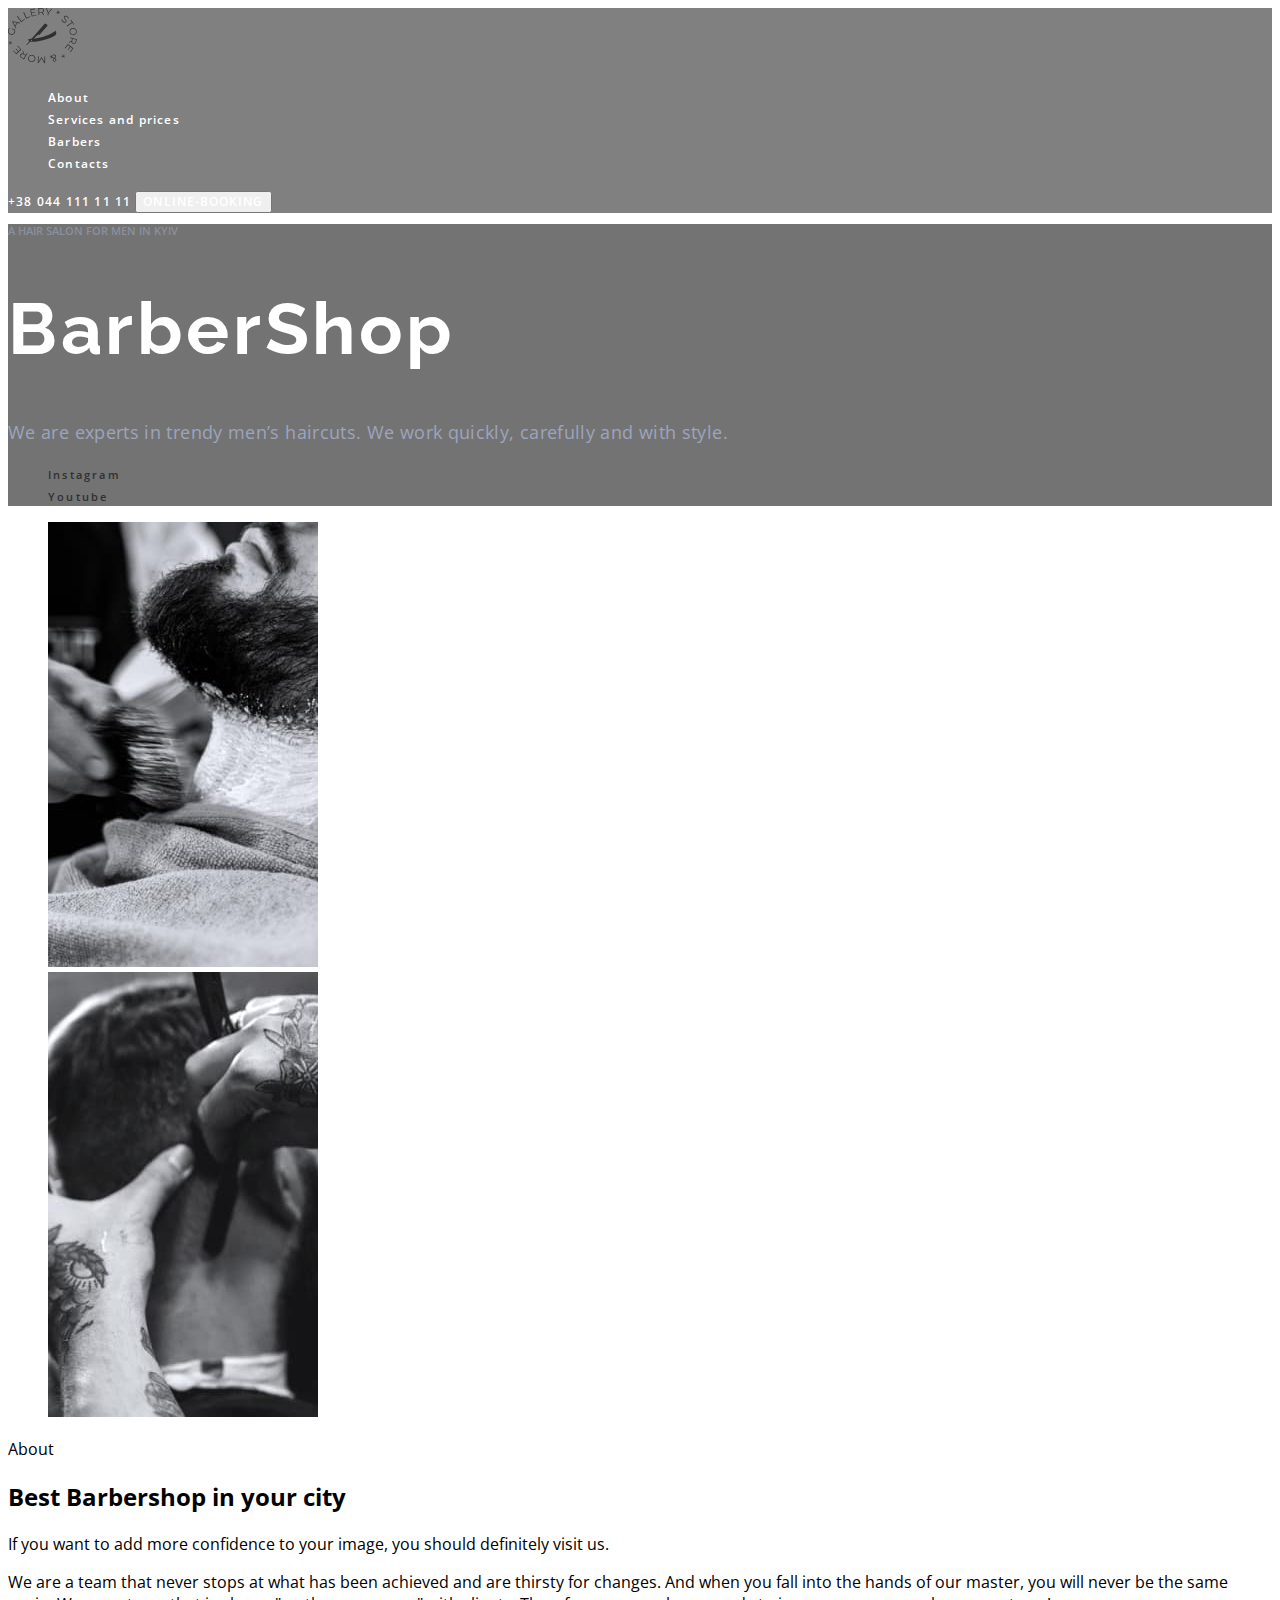
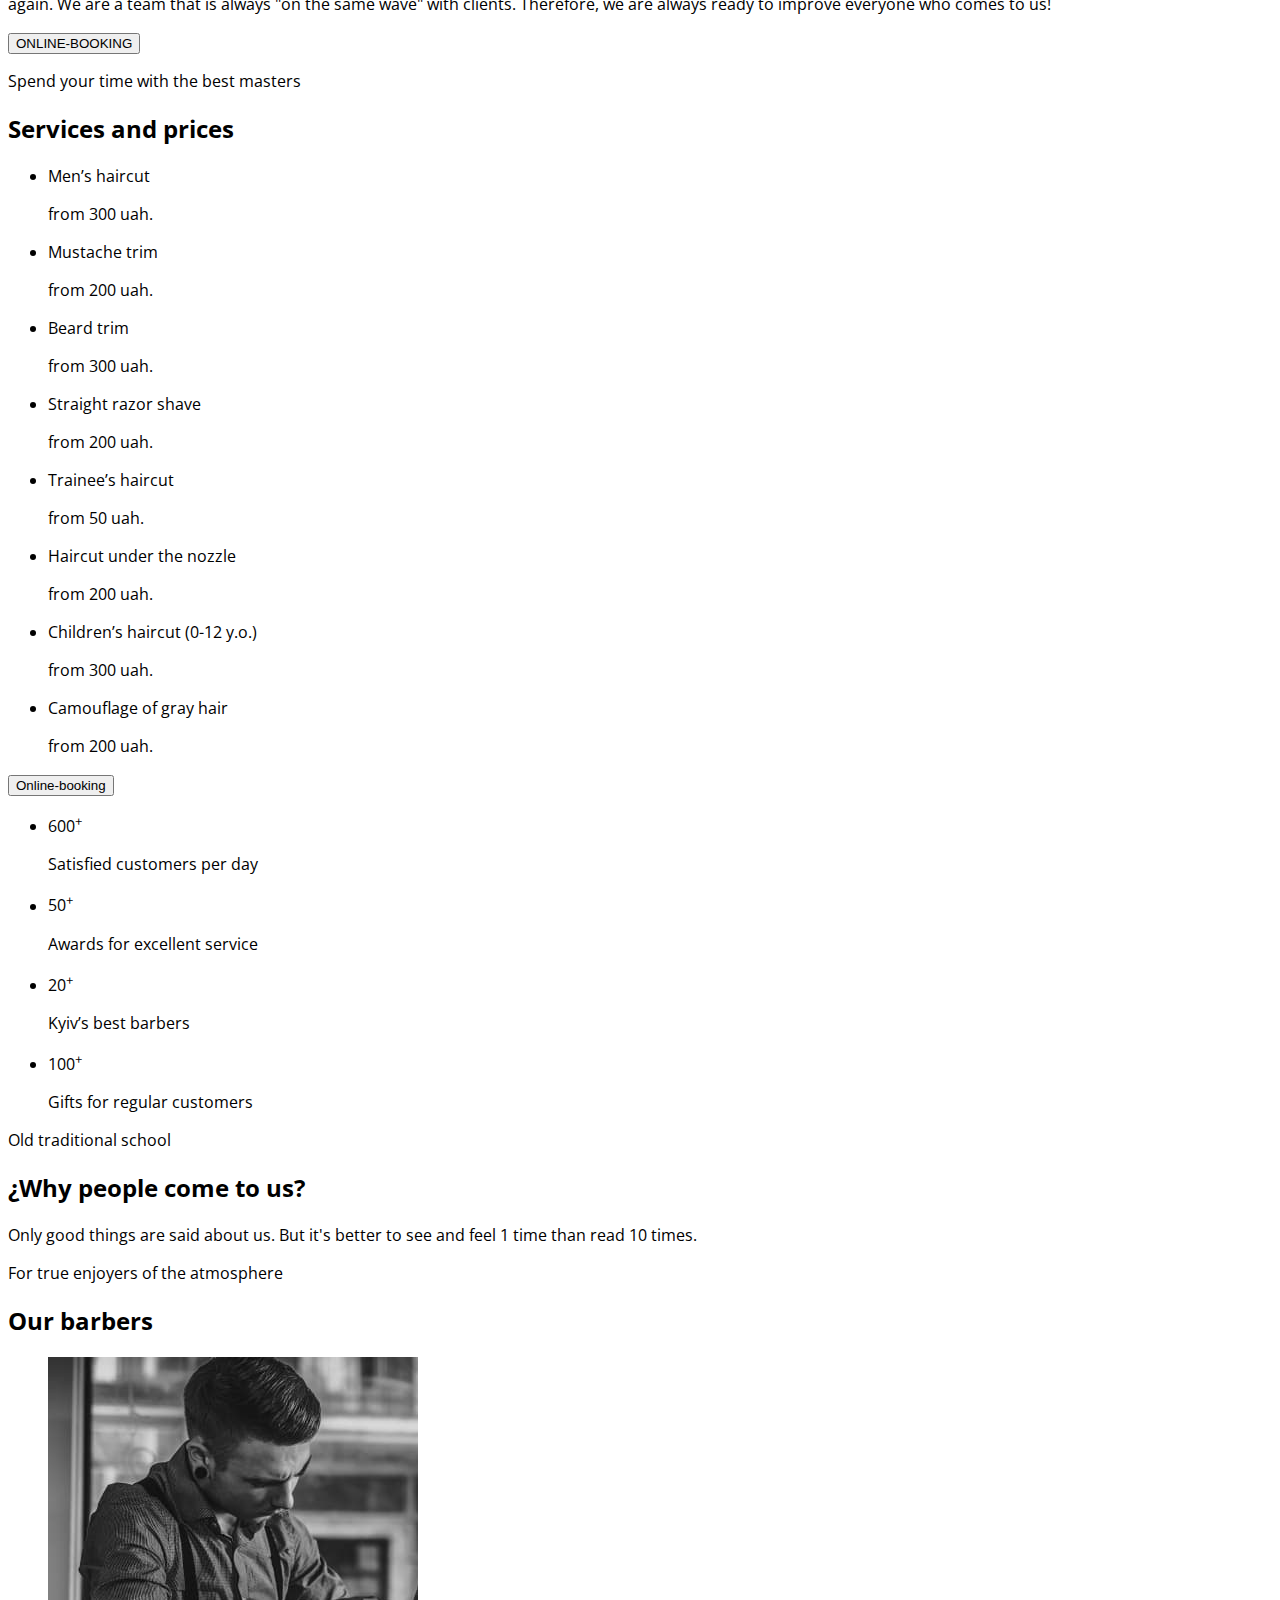
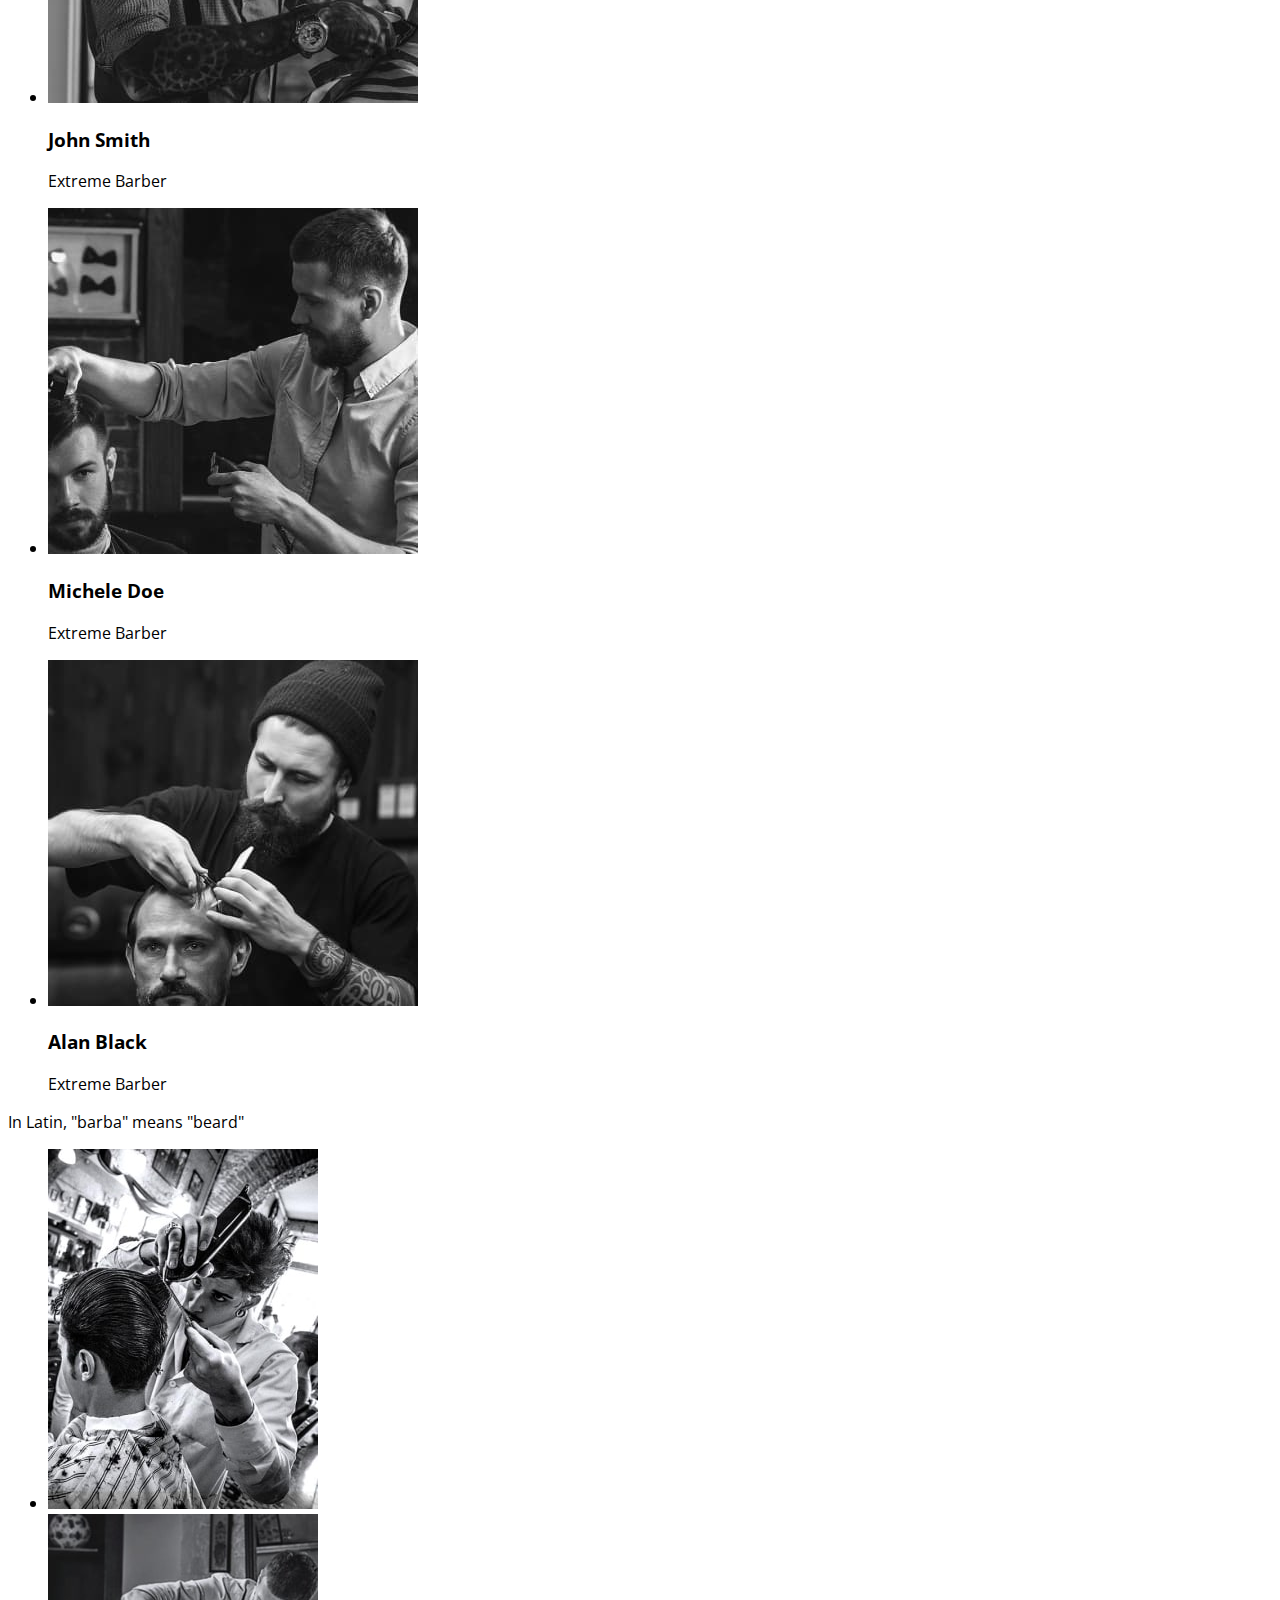
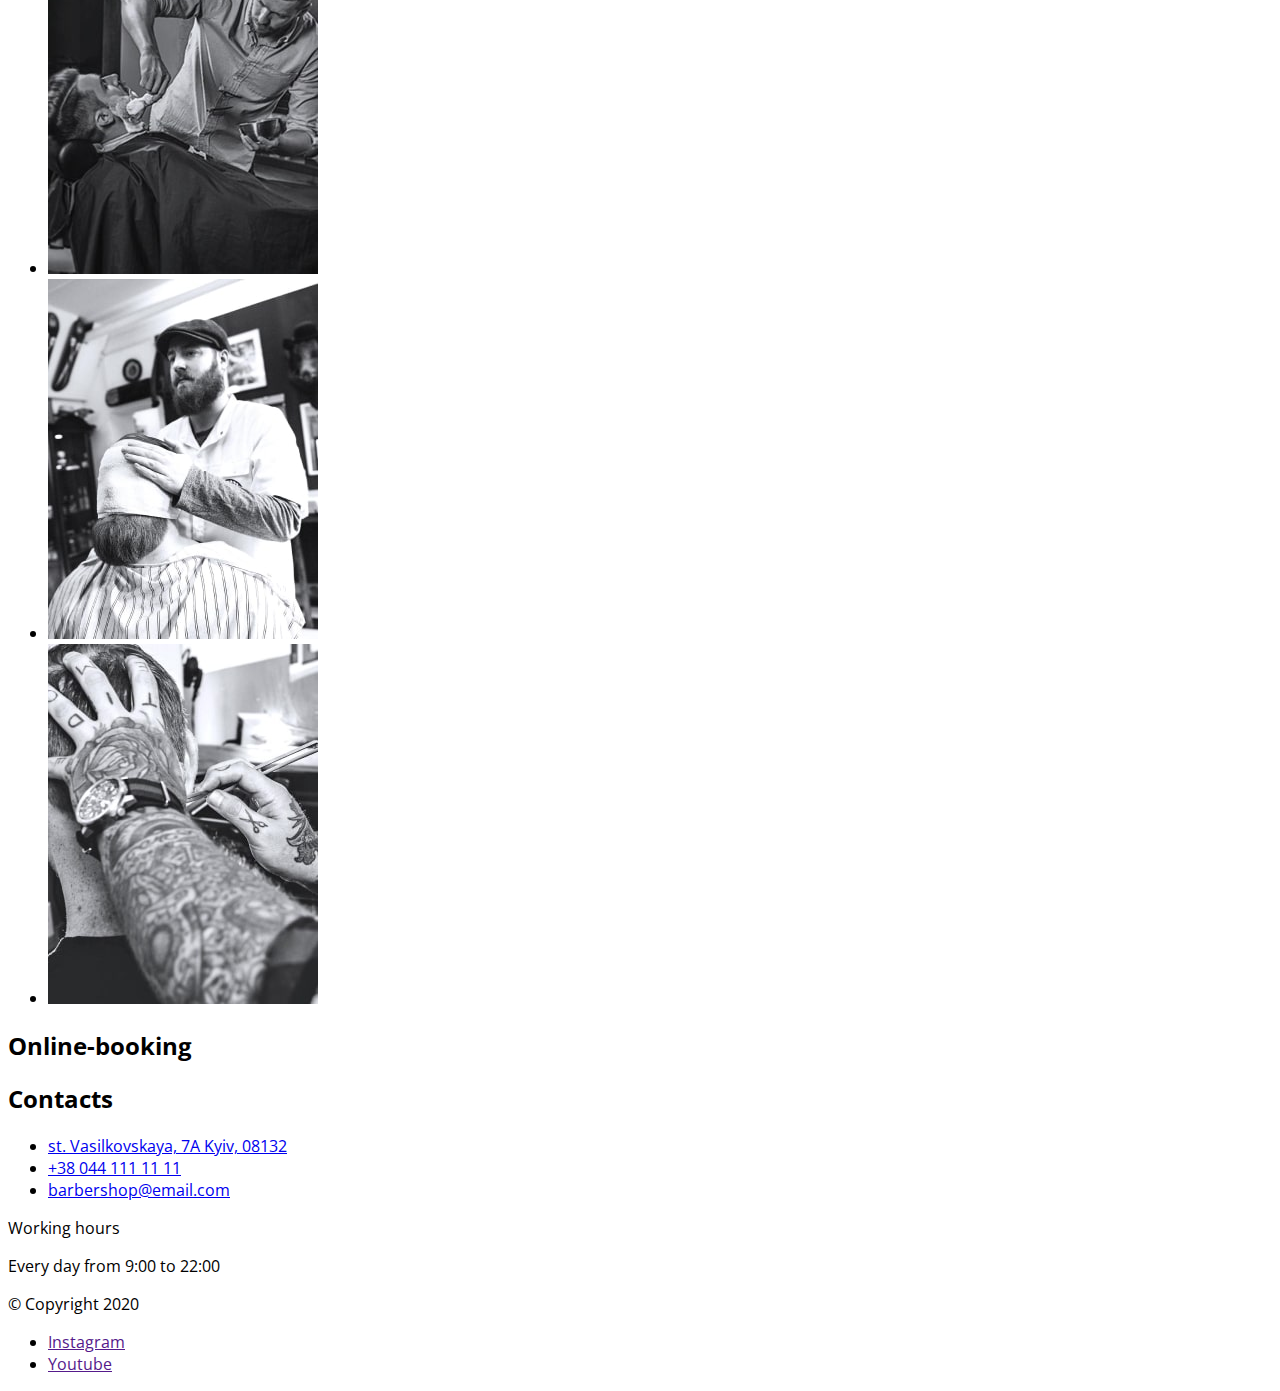
==== index2.html @ 34526138 "Яна2модуль2урокполовина" ====
<!DOCTYPE html>
<!--яка версія штмл-->
<html lang="en">
<!--корньовий тег-->

<head>
    <meta charset="UTF-8">
    <!--кодування сторінки-->
    <meta http-equiv="X-UA-Compatible" content="IE=edge">
    <!--CEO-->
    <meta name="viewport" content="width=device-width, initial-scale=1.0">
    <title>Barbershop</title>
    <link rel="preconnect" href="https://fonts.googleapis.com">
<link rel="preconnect" href="https://fonts.gstatic.com" crossorigin>

<link href="https://fonts.googleapis.com/css2?family=Comfortaa&family=Open+Sans:wght@400;600;700&family=Raleway:wght@700&display=swap" rel="stylesheet">
    <link rel="stylesheet" href="./css/style.css">

<body>
    <header class="header" >
       
            <a href="./index.html" class="header-logo">
                <img src="./imeges/Logo1.svg" alt="Logo"></a>

         <nav class="header-nav">
            <ul class="header-list list">
                <li><a href="./about.html" class="header-link link">About</a></li>
                <li><a href="" class="header-link link">Services and prices</a></li>
                <li><a href="" class="header-link link">Barbers</a></li>
                <li><a href="" class="header-link link">Contacts</a></li>
            </ul>
        </nav>
         <a href="tel:+380441111111" class="header-tel link">+38 044 111 11 11</a>
         <button type="button" class="header-btn">Online-booking</button>      
    </header>


    <main>
        <section class="hero">
            <p class="subtitle">A hair salon for men in Kyiv</p>
            <h1 class="title">BarberShop</h1>
            <p class="hero-text">We are experts in trendy men’s haircuts.
                We work quickly, carefully and with style.</p>
            <ul class="hero-list list">
                <li><a href="" rel="noopener noreferrer nofollow" class="hero-links link">Instagram</a></li>
                <li><a href="" rel="noopener noreferrer nofollow" class="hero-links link">Youtube</a></li>
            </ul>
        </section>

        <section class="about">
            <ul class="list-about list">
                <li class="about-items"><img src="./imeges/img1.jpg" alt="BarberShop cuts hair"></li>
                <li class="about-items"><img src="./imeges/img2.jpg" alt="BarberShop works"></li>
            </ul>
            <p class="about-pretitle">About</p>
            <h2 class="about-title">Best Barbershop in your city</h2>
            <p class="about-after-title">If you want to add more confidence to your image, you should definitely visit us.</p>
            <p class="aboyt-text">We are a team that never stops at what has been achieved and are thirsty for changes. And when you fall
                into the hands
                of our master, you will never be the same again. We are a team that is always "on the same wave" with
                clients.
                Therefore, we are always ready to improve everyone who comes to us!</p>
            <button type="button" class="about-btn">ONLINE-BOOKING</button>

        </section>

        <section>
            <p>Spend your time with the best masters</p>
            <h2>Services and prices</h2>

            <ul>
                <li>
                    <p>Men’s haircut</p>
                    <p>from 300 uah.</p>
                </li>
                <li>
                    <p>Mustache trim</p>
                    <p>from 200 uah.</p>
                </li>
                <li>
                    <p>Beard trim</p>
                    <p>from 300 uah.</p>
                </li>
                <li>
                    <p>Straight razor shave</p>
                    <p>from 200 uah.</p>
                </li>
            </ul>
            <ul>
                <li>
                    <p>Trainee’s haircut</p>
                    <p>from 50 uah.</p>
                </li>
                <li>
                    <p>Haircut under the nozzle</p>
                    <p>from 200 uah.</p>
                </li>
                <li>
                    <p>Children’s haircut (0-12 y.o.)</p>
                    <p>from 300 uah.</p>
                </li>
                <li>
                    <p>Camouflage of gray hair</p>
                    <p>from 200 uah.</p>
                </li>
            </ul>
            <button type="button">Online-booking</button>

        </section>

        <section>
            <ul>
                <li>
                    <span>600</span><sup>+</sup>
                    <p>Satisfied customers per day</p>
                </li>
                <li>
                    <span>50</span><sup>+</sup>
                    <p>Awards for excellent service</p>
                </li>
                <li>
                    <span>20</span><sup>+</sup>
                    <p>Kyiv’s best
                        barbers</p>
                </li>
                <li>
                    <span>100</span><sup>+</sup>
                    <p>Gifts for regular customers</p>
                </li>
            </ul>
        </section>

        <p>Old traditional school</p>
        <h2>¿Why people come to us?</h2>
        <p>Only good things are said about us. But it's better to see and feel 1 time than read 10 times.</p>
        </section>

        <section>
            <p>For true enjoyers of the atmosphere</p>
            <h2>Our barbers</h2>
            <ul>
                <li>
                    <img src="./imeges/img3.jpg" alt="our barbers" width="370" height="346">
                    <h3>John Smith</h3>
                    <p>Extreme Barber</p>
                </li>
                <li>
                    <img src="./imeges/img4.jpg" alt="our barbers" width="370" height="346">
                    <h3>Michele Doe</h3>
                    <p>Extreme Barber</p>
                </li>
                <li>
                    <img src="./imeges/img5.jpg" alt="our barbers" width="370" height="346">
                    <h3>Alan Black</h3>
                    <p>Extreme Barber</p>
                </li>
            </ul>
            </h2>
        </section>
        <section>
            <h2 hidden>Gallery</h2>
            <p>In Latin, "barba" means "beard"</p>
            <ul>
                <li><img src="./imeges/img6.jpg" alt="wors babers" width="270" height="360"></li>
                <li><img src="./imeges/img7.jpg" alt="wors babers" width="270" height="360"></li>
                <li><img src="./imeges/img8.jpg" alt="wors babers" width="270" height="360"></li>
                <li><img src="./imeges/img9.jpg" alt="wors babers" width="270" height="360"></li>
            </ul>
        </section>

        <section>
            <h2>Online-booking</h2>
        </section>
        <section>
            <h2>Contacts</h2>
            <adress>
                <ul>
                    <li><a href="https://goo.gl/maps/PukaiEtLr1YshUZC6" target="_blank"
                            rel="noopener noreferrer nofollow">st. Vasilkovskaya, 7A Kyiv, 08132</a></li>
                    <li><a href="tel:+380441111111">+38 044 111 11 11</a></li>
                    <li><a href="mailto:barbershop@email.com">barbershop@email.com</a></li>
                </ul>
            </adress>
            <p>Working hours</p>
            <p>Every day from 9:00 to 22:00</p>
        </section>
    </main>
    <footer>
        <p>&#169 Copyright 2020</p>
        <ul>
            <li><a href="" rel="noopener noreferrer nofollow">Instagram</a></li>
            <li><a href="" rel="noopener noreferrer nofollow">Youtube</a></li>
        </ul>
    </footer>

</body>

</html>
---- css/style.css ----
body {
    font-family: 'Open Sans', sans-serif;    
}


.link {
text-decoration:none
}

.list
{
list-style: none;
}

/* ------HEADER---------- */

header {
    background-color: gray;
}
.header-link {

    font-weight: 600;
    font-size: 12px;
    line-height: 1.33;
    letter-spacing: 0.1em;
    color: #FFFFFF;
}

.header-link:hover, .header-link:focus {
    color: #FF6C00;
}

.header-tel {
    
    font-weight: 600;
    font-size: 12px;
    line-height: 1.33;
    letter-spacing: 0.1em;
    color: #FFFFFF;
}

.header-btn {
    font-family: inherit;
    font-weight: 600;
    font-size: 12px;
    line-height: 1.33;
    letter-spacing: 0.09em;
    text-transform: uppercase;
    color: #FFFFFF;
}

.header-btn:hover,
.header-btn:focus {
    background-color: #FF6C00;

}

/* ------SECTION HERO---------- */
.hero {
    background-color: #737373;
}
 
.subtitle {
    font-weight: 600;
    font-size: 11px;
    line-height: 1.36;
    text-transform: uppercase;
    color: rgba(157, 164, 189, 0.6);
}
.title {
    font-family: 'Raleway', sans-serif;
    font-size: 72px;
    line-height: 1.18;
    letter-spacing: 0.05em;
    color: #FFFFFF;
}
.hero-text {
    font-size: 18px;
    line-height: 1.67x;
    letter-spacing: 0.02em;
    color: #9DA4BD;
}
.hero-links {
    font-weight: 600;
    font-size: 11px;
    line-height: 1.36;
    letter-spacing: 0.2em;
    color: #303030;
}

.hero-links:hover, .hero-links:focus {
    color: #FF6C00;
}

/* ------ABOUY---------- */

.about {
}
.about-pretitle {
}
.about-title {
}
.about-after-title {
}
.aboyt-text {
}
.about-btn {
}
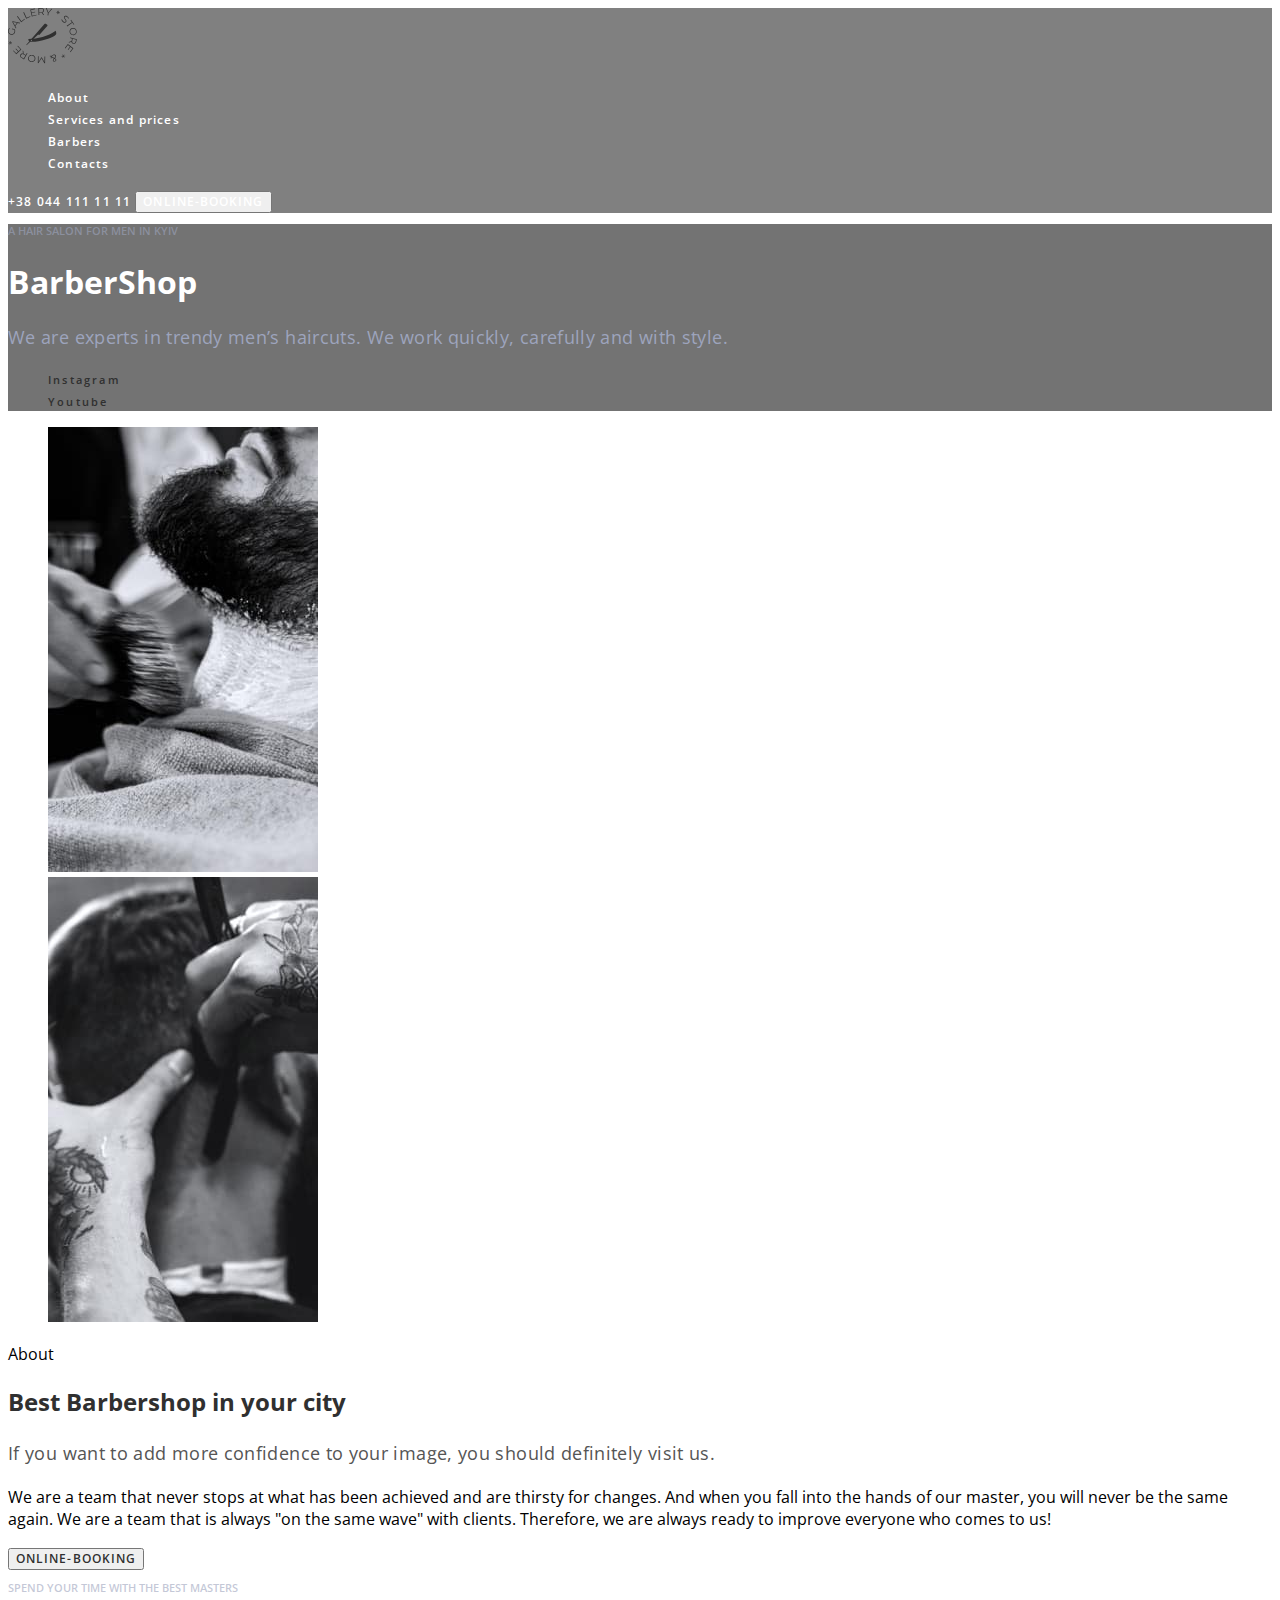
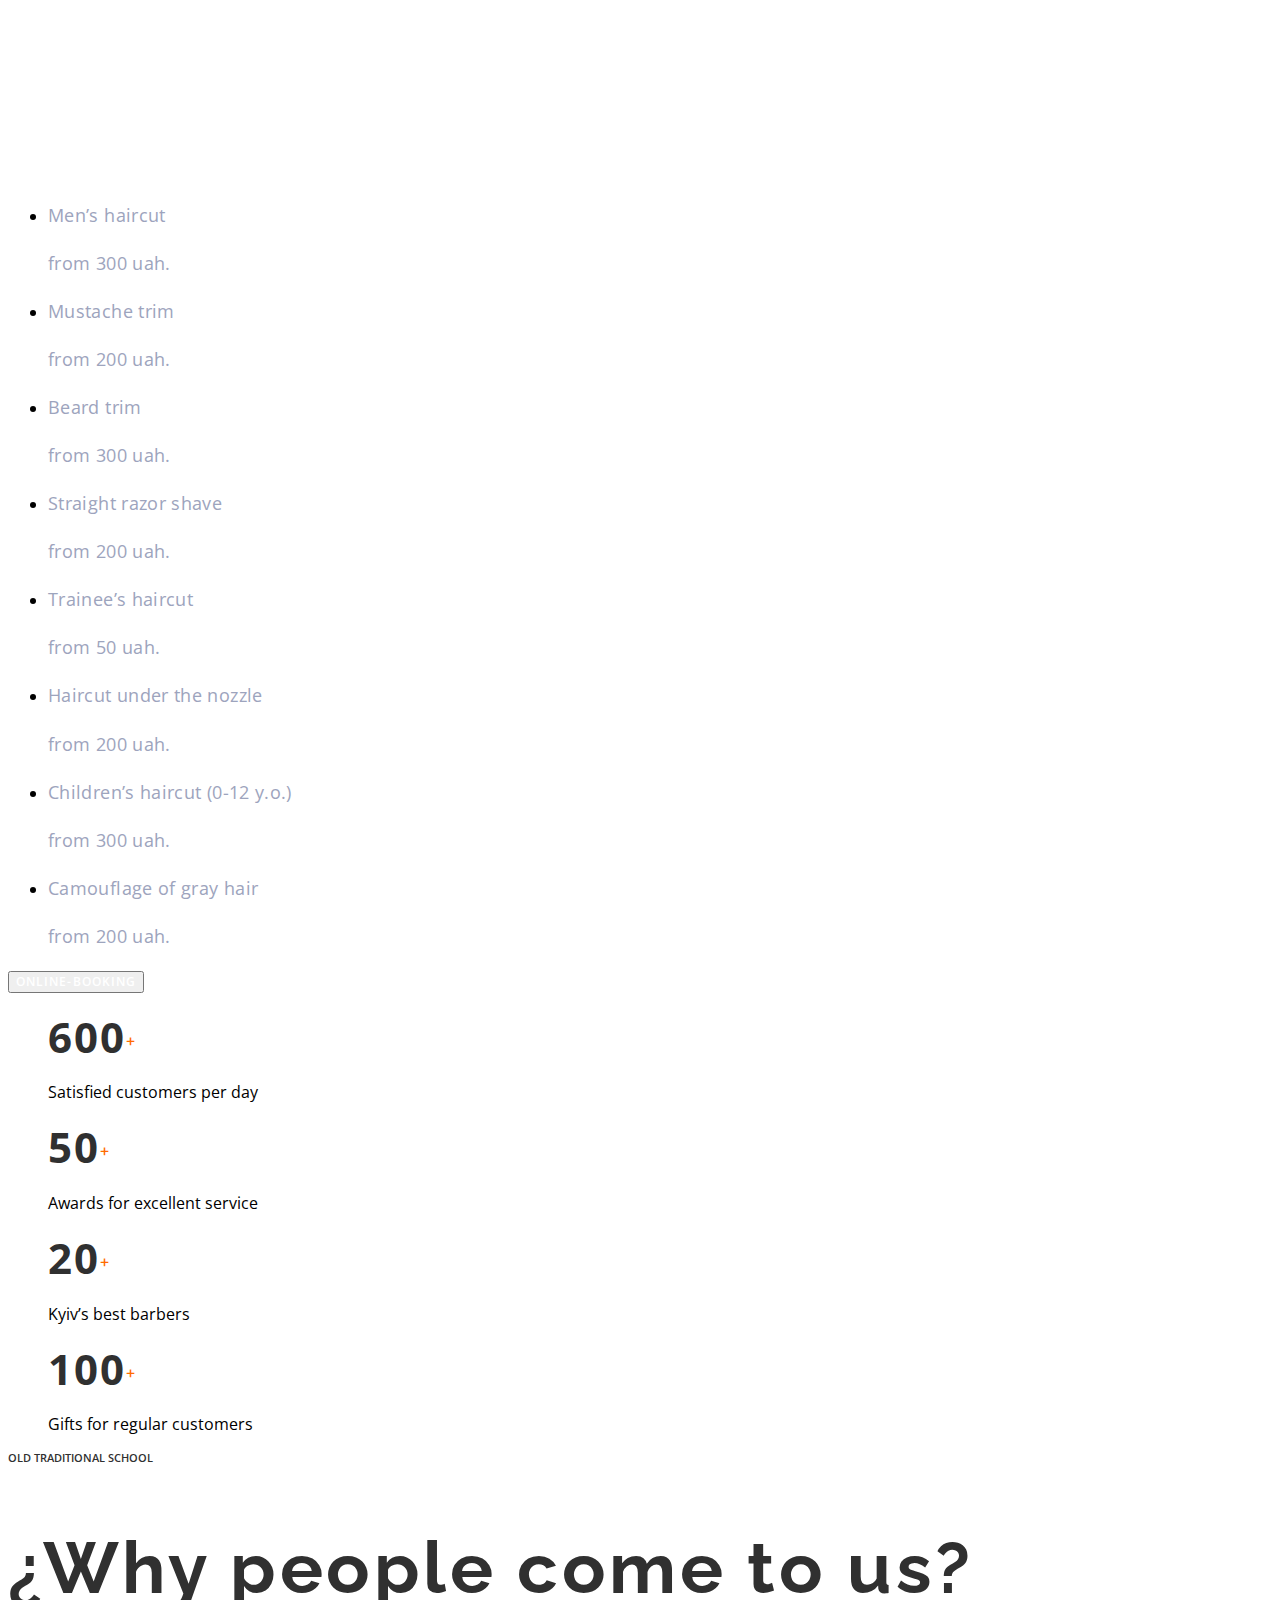
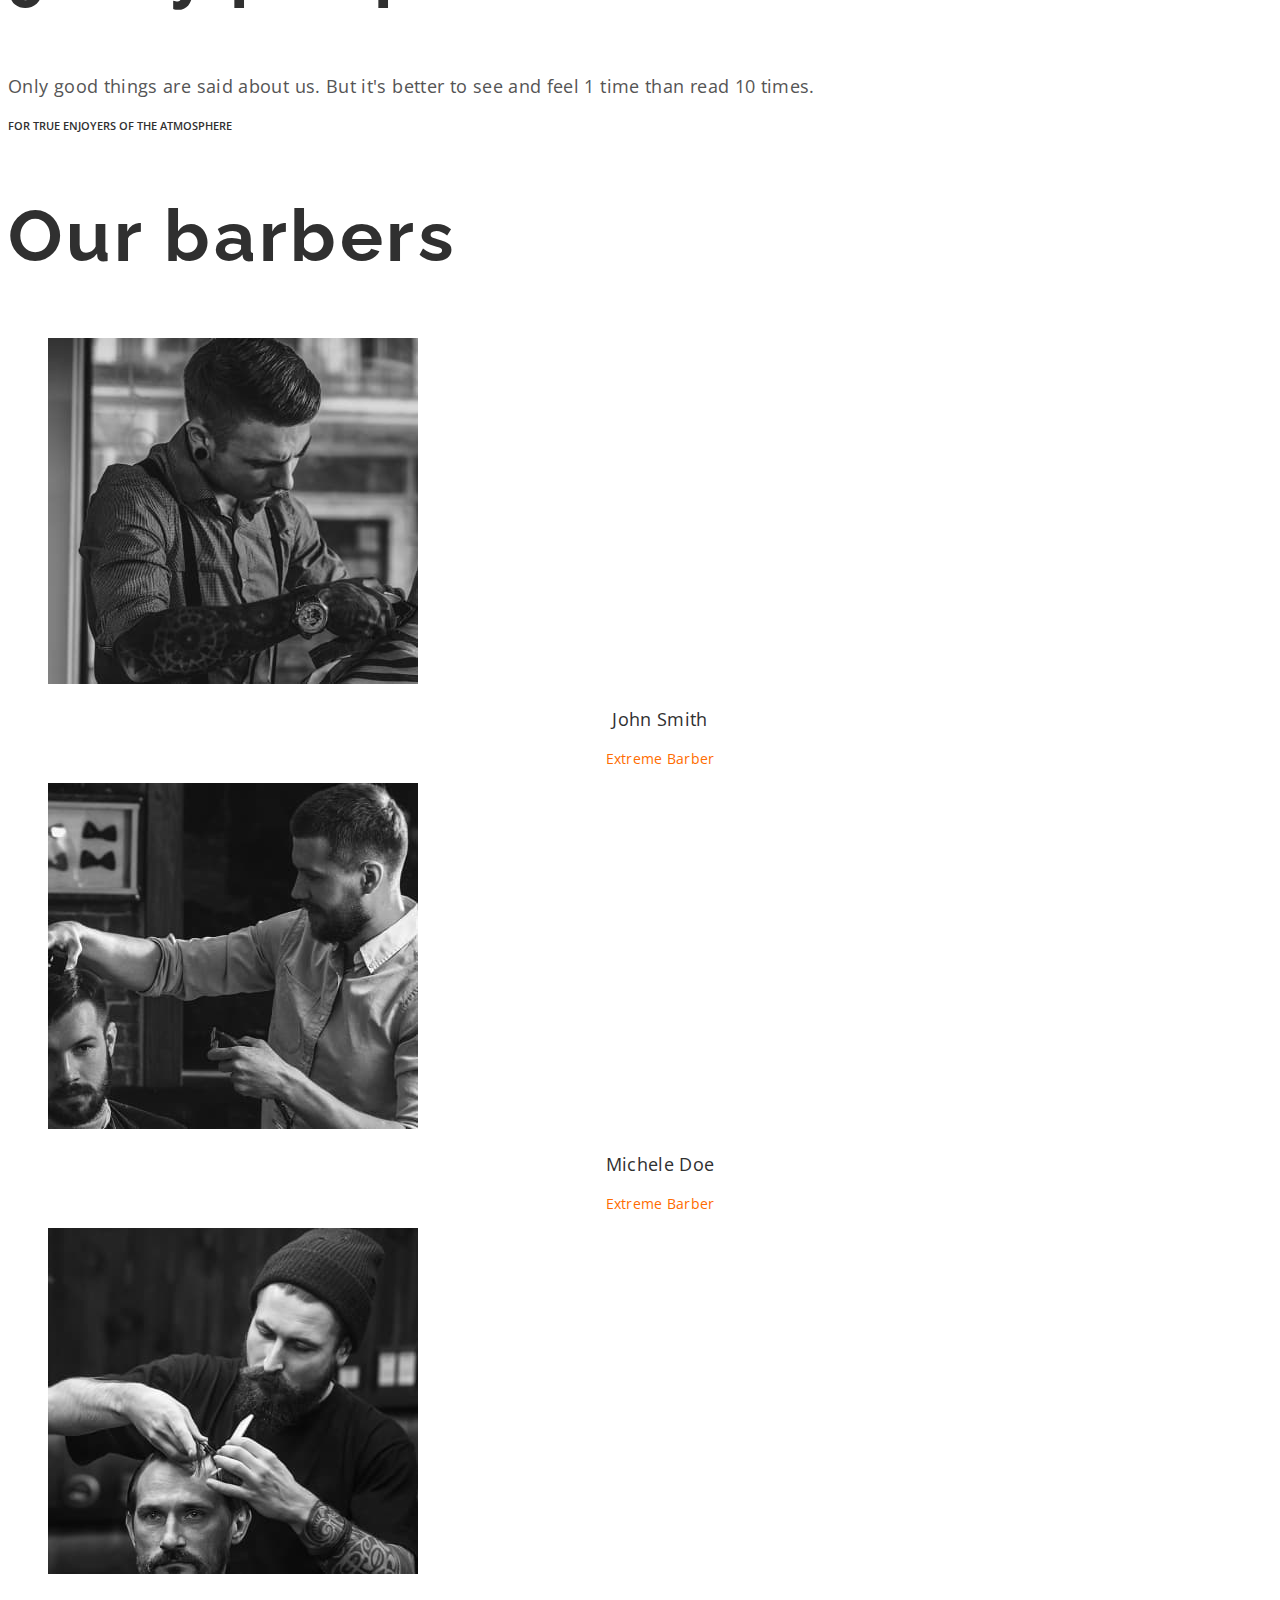
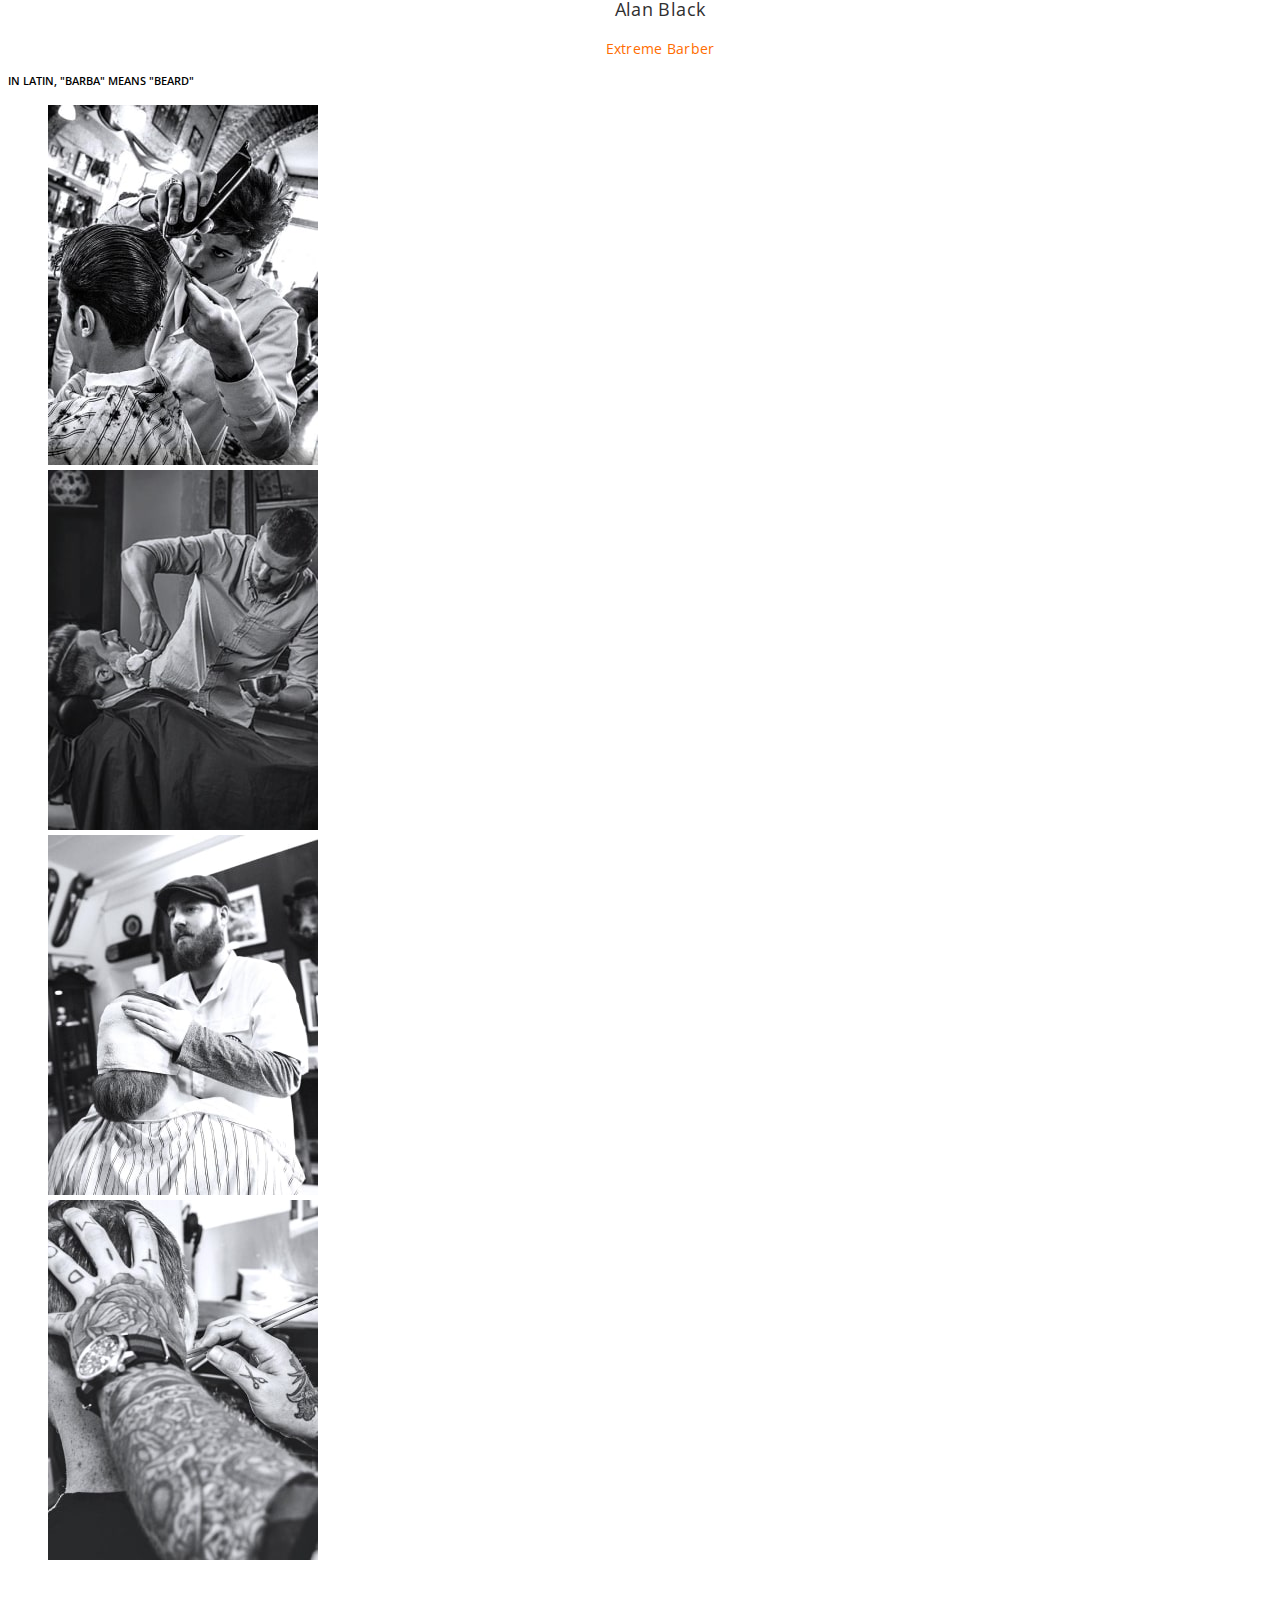
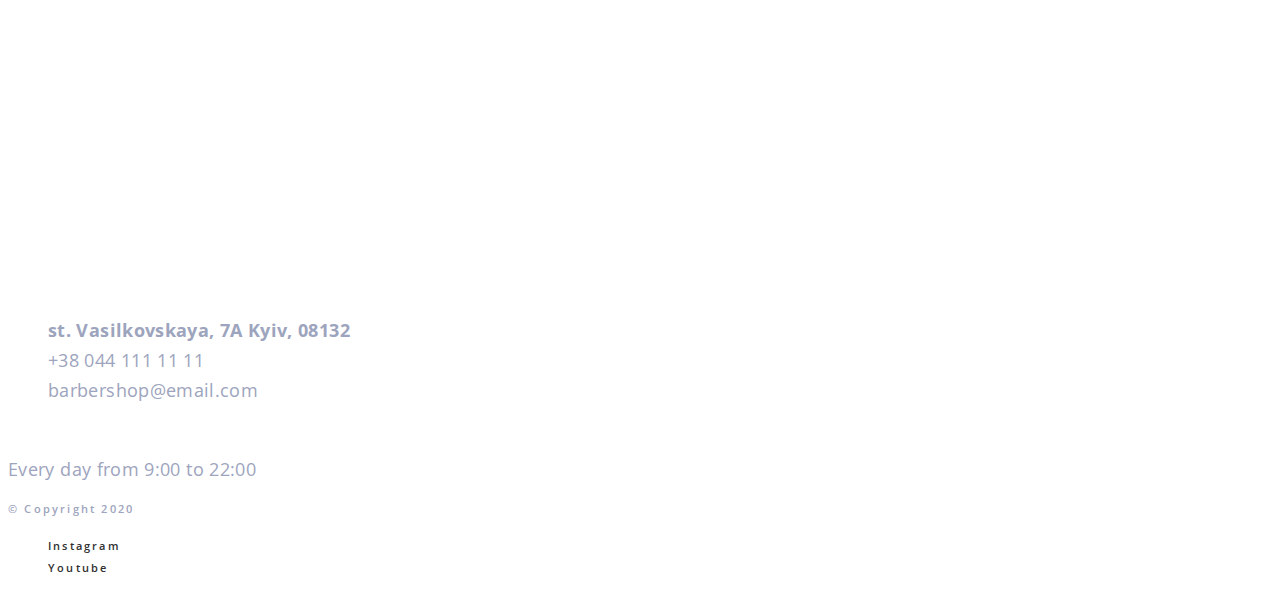
==== commit 80c99f70: "2 урок 2 модуля Яна" ====
--- a/index2.html
+++ b/index2.html
@@ -31,14 +31,14 @@
             </ul>
         </nav>
          <a href="tel:+380441111111" class="header-tel link">+38 044 111 11 11</a>
-         <button type="button" class="header-btn">Online-booking</button>      
+         <button type="button" class="header-btn btn">Online-booking</button>      
     </header>
 
 
     <main>
         <section class="hero">
-            <p class="subtitle">A hair salon for men in Kyiv</p>
-            <h1 class="title">BarberShop</h1>
+            <p class="sub-title pre-title">A hair salon for men in Kyiv</p>
+            <h1 class="hero-title .title">BarberShop</h1>
             <p class="hero-text">We are experts in trendy men’s haircuts.
                 We work quickly, carefully and with style.</p>
             <ul class="hero-list list">
@@ -52,115 +52,115 @@
                 <li class="about-items"><img src="./imeges/img1.jpg" alt="BarberShop cuts hair"></li>
                 <li class="about-items"><img src="./imeges/img2.jpg" alt="BarberShop works"></li>
             </ul>
-            <p class="about-pretitle">About</p>
-            <h2 class="about-title">Best Barbershop in your city</h2>
-            <p class="about-after-title">If you want to add more confidence to your image, you should definitely visit us.</p>
+            <p class="about-pretitle .pre-title">About</p>
+            <h2 class="about-title .title">Best Barbershop in your city</h2>
+            <p class="about-after-title after-title">If you want to add more confidence to your image, you should definitely visit us.</p>
             <p class="aboyt-text">We are a team that never stops at what has been achieved and are thirsty for changes. And when you fall
                 into the hands
                 of our master, you will never be the same again. We are a team that is always "on the same wave" with
                 clients.
                 Therefore, we are always ready to improve everyone who comes to us!</p>
-            <button type="button" class="about-btn">ONLINE-BOOKING</button>
+            <button type="button" class="about-btn btn">ONLINE-BOOKING</button>
 
         </section>
 
-        <section>
-            <p>Spend your time with the best masters</p>
-            <h2>Services and prices</h2>
+        <section class="prices">
+            <p class="prices-pre-title pre-title">Spend your time with the best masters</p>
+            <h2 class="prices-title title">Services and prices</h2>
 
-            <ul>
-                <li>
-                    <p>Men’s haircut</p>
-                    <p>from 300 uah.</p>
+            <ul class="prices-list ">
+                <li  class="prices-items">
+                    <p class="prices-elem">Men’s haircut</p>
+                    <p class="prices-elem">from 300 uah.</p>
                 </li>
-                <li>
-                    <p>Mustache trim</p>
-                    <p>from 200 uah.</p>
+                <li class="prices-items"> 
+                    <p class="prices-elem">Mustache trim</p>
+                    <p class="prices-elem">from 200 uah.</p>
                 </li>
-                <li>
-                    <p>Beard trim</p>
-                    <p>from 300 uah.</p>
+                <li  class="prices-items">
+                    <p class="prices-elem">Beard trim</p>
+                    <p class="prices-elem">from 300 uah.</p>
                 </li>
-                <li>
-                    <p>Straight razor shave</p>
-                    <p>from 200 uah.</p>
+                <li  class="prices-items">
+                    <p class="prices-elem">Straight razor shave</p>
+                    <p class="prices-elem">from 200 uah.</p>
                 </li>
             </ul>
             <ul>
-                <li>
-                    <p>Trainee’s haircut</p>
-                    <p>from 50 uah.</p>
+                <li class="prices-items">
+                    <p class="prices-elem">Trainee’s haircut</p>
+                    <p class="prices-elem">from 50 uah.</p>
                 </li>
-                <li>
-                    <p>Haircut under the nozzle</p>
-                    <p>from 200 uah.</p>
+                <li class="prices-items">
+                    <p class="prices-elem">Haircut under the nozzle</p>
+                    <p class="prices-elem">from 200 uah.</p>
                 </li>
-                <li>
-                    <p>Children’s haircut (0-12 y.o.)</p>
-                    <p>from 300 uah.</p>
+                <li class="prices-items">
+                    <p class="prices-elem">Children’s haircut (0-12 y.o.)</p>
+                    <p class="prices-elem">from 300 uah.</p>
                 </li>
-                <li>
-                    <p>Camouflage of gray hair</p>
-                    <p>from 200 uah.</p>
+                <li class="prices-items">
+                    <p class="prices-elem">Camouflage of gray hair</p>
+                    <p class="prices-elem">from 200 uah.</p>
                 </li>
             </ul>
-            <button type="button">Online-booking</button>
+            <button type="button" class="prices-btn btn">Online-booking</button>
 
         </section>
 
-        <section>
-            <ul>
-                <li>
+        <section class="benefits"> 
+            <ul class="benefits-list list">
+                <li class="benefits-items">
                     <span>600</span><sup>+</sup>
                     <p>Satisfied customers per day</p>
                 </li>
-                <li>
+                <li class="benefits-items">
                     <span>50</span><sup>+</sup>
                     <p>Awards for excellent service</p>
                 </li>
-                <li>
+                <li class="benefits-items">
                     <span>20</span><sup>+</sup>
                     <p>Kyiv’s best
                         barbers</p>
                 </li>
-                <li>
+                <li class="benefits-items">
                     <span>100</span><sup>+</sup>
                     <p>Gifts for regular customers</p>
                 </li>
             </ul>
         </section>
 
-        <p>Old traditional school</p>
-        <h2>¿Why people come to us?</h2>
-        <p>Only good things are said about us. But it's better to see and feel 1 time than read 10 times.</p>
+        <p class="benefits-pre-title pre-title">Old traditional school</p>
+        <h2 class="benefits-title title">¿Why people come to us?</h2>
+        <p class="benefits-after-title after-title">Only good things are said about us. But it's better to see and feel 1 time than read 10 times.</p>
         </section>
 
-        <section>
-            <p>For true enjoyers of the atmosphere</p>
-            <h2>Our barbers</h2>
-            <ul>
-                <li>
+        <section class="barbers">
+            <p class="barbers-pre-title pre-title">For true enjoyers of the atmosphere</p>
+            <h2 class="barbers-title title">Our barbers</h2>
+            <ul class="barbers-list list">
+                <li class="barbers-items">
                     <img src="./imeges/img3.jpg" alt="our barbers" width="370" height="346">
-                    <h3>John Smith</h3>
-                    <p>Extreme Barber</p>
+                    <h3 class="barbers-name">John Smith</h3>
+                    <p class="barbers-info">Extreme Barber</p>
                 </li>
-                <li>
+                <li class="barbers-items">
                     <img src="./imeges/img4.jpg" alt="our barbers" width="370" height="346">
-                    <h3>Michele Doe</h3>
-                    <p>Extreme Barber</p>
+                    <h3 class="barbers-name">Michele Doe</h3>
+                    <p class="barbers-info">Extreme Barber</p>
                 </li>
-                <li>
+                <li class="barbers-items">
                     <img src="./imeges/img5.jpg" alt="our barbers" width="370" height="346">
-                    <h3>Alan Black</h3>
-                    <p>Extreme Barber</p>
+                    <h3 class="barbers-name">Alan Black</h3>
+                    <p class="barbers-info">Extreme Barber</p>
                 </li>
             </ul>
             </h2>
         </section>
-        <section>
-            <h2 hidden>Gallery</h2>
-            <p>In Latin, "barba" means "beard"</p>
-            <ul>
+        <section class="gallery">
+            <p class="gallery-pre-title pre-title">In Latin, "barba" means "beard"</p>
+            <h2 class="visually-hidden title">Gallery</h2>
+            <ul class="gallery-list list">
                 <li><img src="./imeges/img6.jpg" alt="wors babers" width="270" height="360"></li>
                 <li><img src="./imeges/img7.jpg" alt="wors babers" width="270" height="360"></li>
                 <li><img src="./imeges/img8.jpg" alt="wors babers" width="270" height="360"></li>
@@ -168,28 +168,28 @@
             </ul>
         </section>
 
-        <section>
-            <h2>Online-booking</h2>
+        <section class="form">
+            <h2 class="form-title title">Online-booking</h2>
         </section>
-        <section>
-            <h2>Contacts</h2>
+        <section class="contacts">
+            <h2 class="contacts-title title">Contacts</h2>
             <adress>
-                <ul>
-                    <li><a href="https://goo.gl/maps/PukaiEtLr1YshUZC6" target="_blank"
-                            rel="noopener noreferrer nofollow">st. Vasilkovskaya, 7A Kyiv, 08132</a></li>
-                    <li><a href="tel:+380441111111">+38 044 111 11 11</a></li>
-                    <li><a href="mailto:barbershop@email.com">barbershop@email.com</a></li>
+                <ul class="contacts-list list">
+                    <li class="contacts-items"><a href="https://goo.gl/maps/PukaiEtLr1YshUZC6" target="_blank"
+                            rel="noopener noreferrer nofollow" class="contacts-links link contact-adress">st. Vasilkovskaya, 7A Kyiv, 08132</a></li>
+                    <li class="contacts-items"><a href="tel:+380441111111" class="contacts-links link">+38 044 111 11 11</a></li>
+                    <li class="contacts-items"><a href="mailto:barbershop@email.com" class="contacts-links link">barbershop@email.com</a></li>
                 </ul>
             </adress>
-            <p>Working hours</p>
-            <p>Every day from 9:00 to 22:00</p>
+            <p class="contacts-pre-title pre-title">Working hours</p>
+            <p class="contacts-text">Every day from 9:00 to 22:00</p>
         </section>
     </main>
-    <footer>
-        <p>&#169 Copyright 2020</p>
-        <ul>
-            <li><a href="" rel="noopener noreferrer nofollow">Instagram</a></li>
-            <li><a href="" rel="noopener noreferrer nofollow">Youtube</a></li>
+    <footer class="footer">
+        <p class="footer-copy">&#169 Copyright 2020</p>
+        <ul class="footer-list list">
+            <li class="footer-items"><a href="" rel="noopener noreferrer nofollow" class="footer-links link">Instagram</a></li>
+            <li class="footer-items"><a href="" rel="noopener noreferrer nofollow" class="footer-links link">Youtube</a></li>
         </ul>
     </footer>
 
--- a/css/style.css
+++ b/css/style.css
@@ -1,7 +1,15 @@
+
+:root {
+    --primary-header-color: #303030;
+    --secondary-header-color: #FFFFFF;
+    --primary-link-color: #ffffff;
+    --accent-color: #FF6C00;
+}
 body {
     font-family: 'Open Sans', sans-serif;    
 }
 
+/* -------------UTILITARIAN CLASSES---------- */
 
 .link {
 text-decoration:none
@@ -12,68 +20,94 @@
 list-style: none;
 }
 
-/* ------HEADER---------- */
-
-header {
-    background-color: gray;
-}
-.header-link {
-
-    font-weight: 600;
-    font-size: 12px;
-    line-height: 1.33;
-    letter-spacing: 0.1em;
-    color: #FFFFFF;
-}
-
-.header-link:hover, .header-link:focus {
-    color: #FF6C00;
-}
-
-.header-tel {
-    
-    font-weight: 600;
-    font-size: 12px;
-    line-height: 1.33;
-    letter-spacing: 0.1em;
-    color: #FFFFFF;
-}
-
-.header-btn {
+.btn {
     font-family: inherit;
     font-weight: 600;
     font-size: 12px;
     line-height: 1.33;
     letter-spacing: 0.09em;
     text-transform: uppercase;
-    color: #FFFFFF;
-}
-
-.header-btn:hover,
-.header-btn:focus {
-    background-color: #FF6C00;
-
-}
-
-/* ------SECTION HERO---------- */
-.hero {
-    background-color: #737373;
-}
- 
-.subtitle {
+}
+.btn:hover,
+.btn:focus {
+    background-color: var(--accent-color);
+
+}
+.pre-title {
     font-weight: 600;
     font-size: 11px;
     line-height: 1.36;
     text-transform: uppercase;
-    color: rgba(157, 164, 189, 0.6);
 }
 .title {
     font-family: 'Raleway', sans-serif;
     font-size: 72px;
     line-height: 1.18;
     letter-spacing: 0.05em;
+}
+
+.after-title {
+    font-size: 18px;
+    line-height: 1.67;
+    letter-spacing: 0.02em;
+}
+
+.visually-hidden {
+    position: absolute;
+    width: 1px;
+    height: 1px;
+    margin: -1px;
+    border: 0;
+    padding: 0;
+    white-space: nowrap;
+    overflow: hidden;
+  }
+
+
+/* ------HEADER---------- */
+
+header {
+    background-color: gray;
+}
+.header-link {
+
+    font-weight: 600;
+    font-size: 12px;
+    line-height: 1.33;
+    letter-spacing: 0.1em;
+    color: var(--primary-link-color);
+}
+
+.header-link:hover,
+.header-link:focus {
+    color: var(--accent-color)
+}
+
+.header-tel {
+    
+    font-weight: 600;
+    font-size: 12px;
+    line-height: 1.33;
+    letter-spacing: 0.1em;
+    color: var(--primary-link-color);
+}
+
+.header-btn {
     color: #FFFFFF;
 }
+
+/* ------SECTION HERO---------- */
+.hero {
+    background-color: #737373;
+}
+ 
+.sub-title {
+    color: rgba(157, 164, 189, 0.6);
+}
+.hero-title {
+    
+    color: var(--secondary-header-color);
+}
 .hero-text {
     font-size: 18px;
     line-height: 1.67x;
@@ -88,21 +122,169 @@
     color: #303030;
 }
 
-.hero-links:hover, .hero-links:focus {
-    color: #FF6C00;
-}
-
-/* ------ABOUY---------- */
-
-.about {
-}
-.about-pretitle {
+.hero-links:hover,
+.hero-links:focus {
+    color: var(--accent-color);
+}
+
+/* ------ABOUT---------- */
+
+
+.about-pre-title {
+    color: #303030;
 }
 .about-title {
+    color: var(--primary-header-color);
 }
 .about-after-title {
-}
-.aboyt-text {
+    color: #555555;
+}
+.about-text {
+    font-size: 14px;
+    line-height: 1.86;
+    letter-spacing: 0.02em;
+    color: #555555;
 }
 .about-btn {
-}+    color: #303030;
+}
+
+
+
+/* ------PRICES---------- */
+
+
+.prices-pre-title {
+    color: rgba(157, 164, 189, 0.6);
+}
+
+.prices-title {
+    color: var(--secondary-header-color);
+}
+
+.prices-elem {
+font-size: 18px;
+line-height: 1.67;
+letter-spacing: 0.02em;
+color: #9DA4BD;
+}
+.prices-btn {
+    color: #FFFFFF;
+}
+
+/* ------------BEEFITS----------- */
+
+.benefits-items > span {
+    font-weight: 700;
+    font-size: 42px;
+    line-height: 1.35;
+    text-align: center;
+    letter-spacing: 0.05em;
+    color: #303030;
+}
+.benefits-items > sup {
+     font-weight: 600;
+    font-size: 16px;
+    line-height: 1.38;
+    text-align: center;
+    color:var(--accent-color);
+}
+.benefits-pre-title {
+    color: #303030;
+}
+
+.benefits-title {
+    color: var(--primary-header-color);
+}
+
+.benefits-after-title {
+    color: #555555;
+
+}
+
+/* ------------BEARBERS----------- */
+
+.barbers-pre-title {
+    color: #303030;
+}
+
+.barbers-title {
+   color: var(--primary-header-color);
+}
+
+.barbers-name {
+        
+    font-weight: 400;
+    font-size: 18px;
+    line-height: 1.38;
+    text-align: center;
+    letter-spacing: 0.02em;
+    color: #303030;
+}
+.barbers-info {
+    font-weight: 400;
+    font-size: 14px;
+    line-height: 1.35;
+    text-align: center;
+    letter-spacing: 0.02em;
+    color: var(--accent-color);
+}
+/* -------------------GALLERY-------- */
+
+.gallery-pre-title {
+    color: color: #303030;;
+}
+
+/* -------------------FORM-------- */
+.form-title {
+    color: var(--secondary-header-color);
+}
+
+/* -------------------CONTACTS------- */
+.contacts-title {
+    color: var(--secondary-header-color);
+}
+
+.contacts-links {
+    font-style: normal;
+    font-weight: 400;
+    font-size: 18px;
+    line-height: 1.67;
+    letter-spacing: 0.02em;
+    color: #9DA4BD;
+
+}
+.contact-adress {
+    font-weight: 700;
+}
+.contacts-pre-title {
+    color: #FFFFFF;
+}
+
+.contacts-text {
+    font-size: 18px;
+    line-height: 1.67;
+    letter-spacing: 0.02em;
+    color: #9DA4BD
+}
+/* --------FOOTER----- */
+.footer-copy {
+    font-weight: 600;
+    font-size: 11px;
+    line-height: 1.36;
+    letter-spacing: 0.2em;
+    color: #9DA4BD;
+}
+
+.footer-links {
+    font-weight: 600;
+    font-size: 11px;
+    line-height: 1.36;
+
+    letter-spacing: 0.2em;
+    color: #303030;
+}
+
+.footer-links:hover,
+.footer-links:focus {
+    color: var(--accent-color)
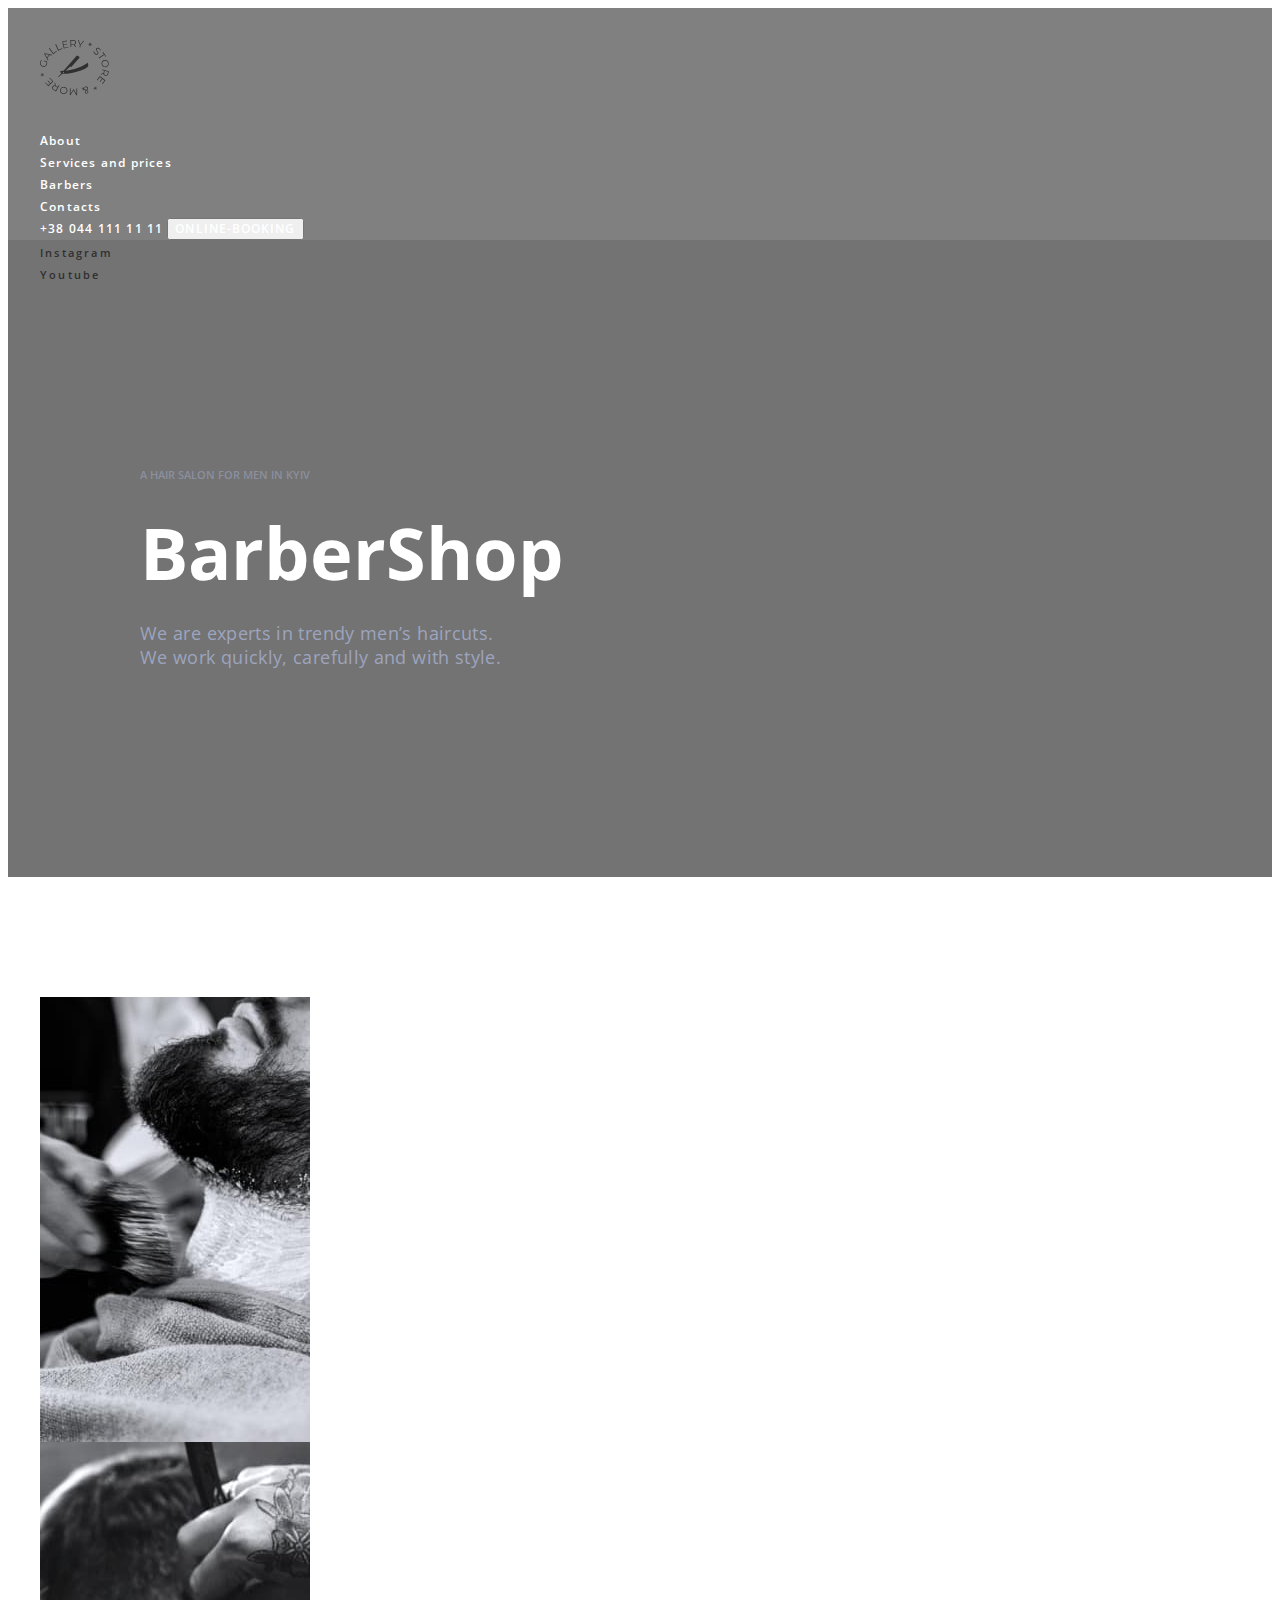
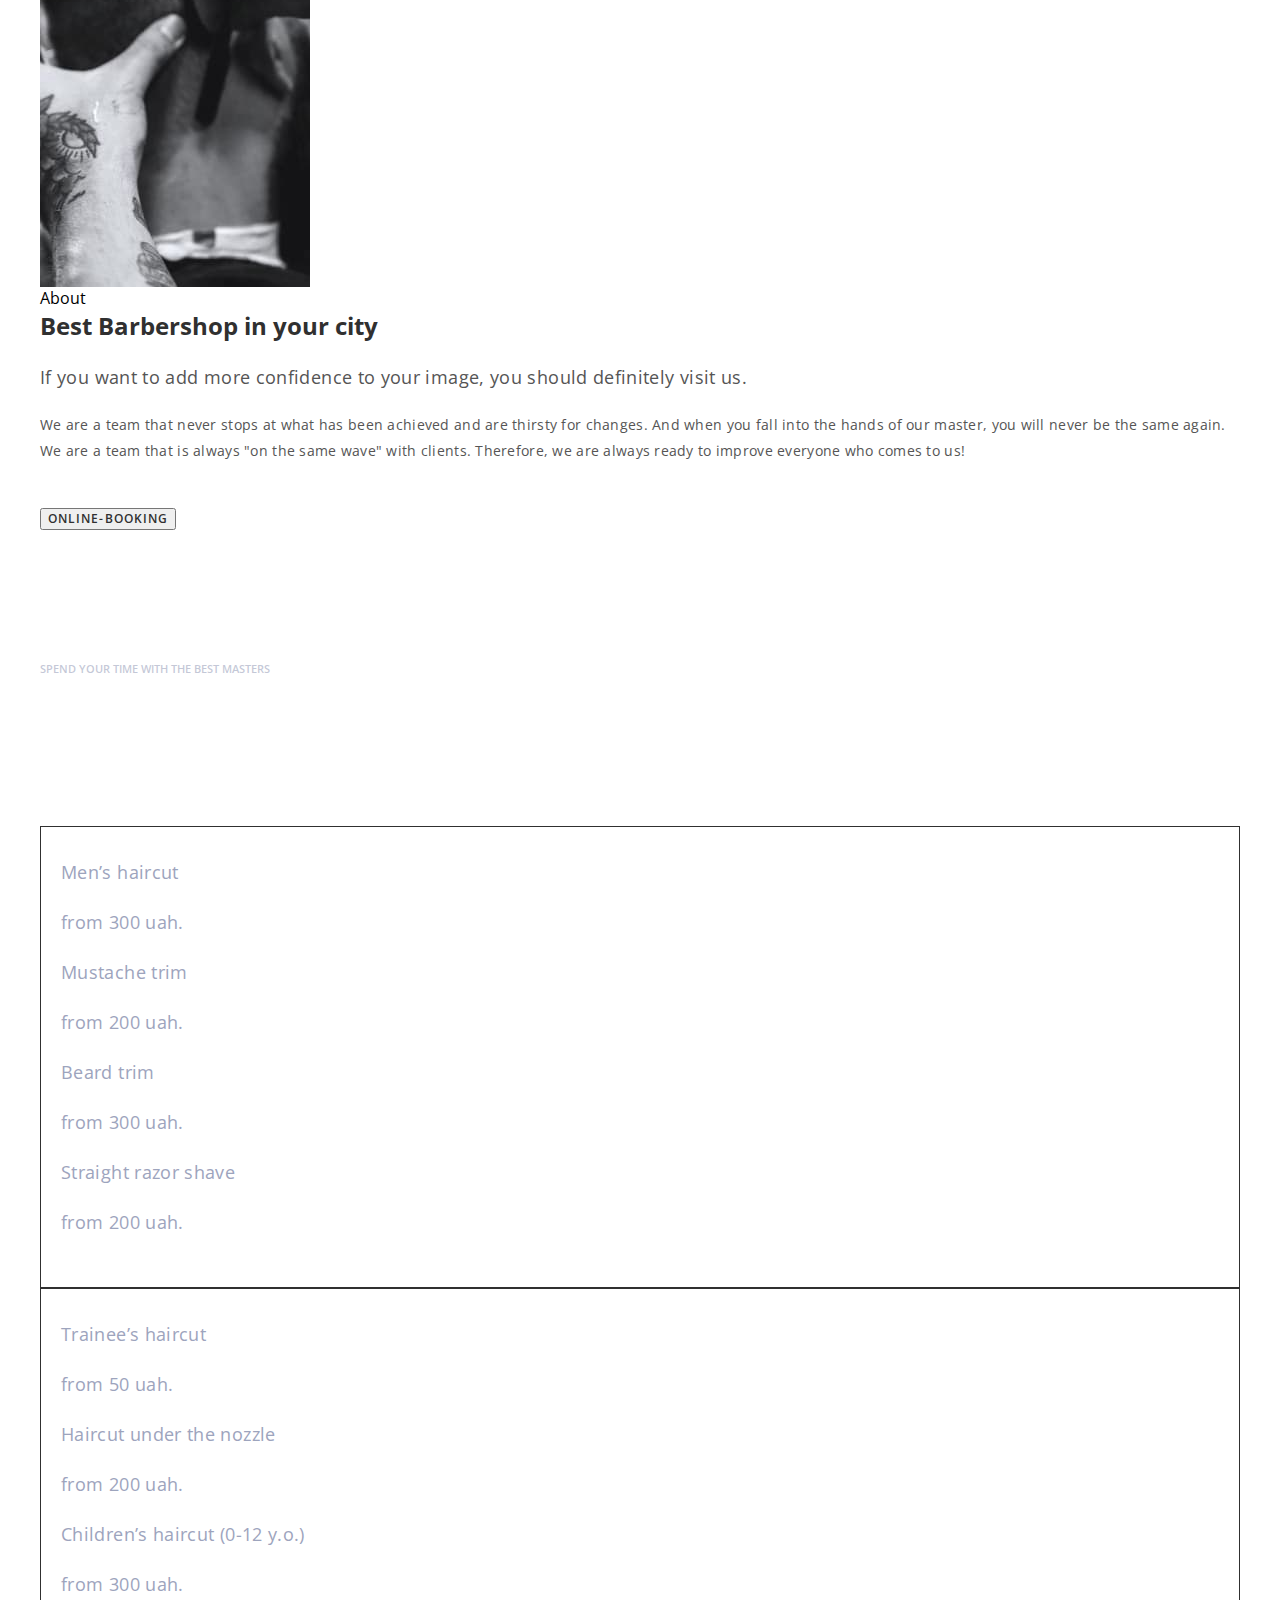
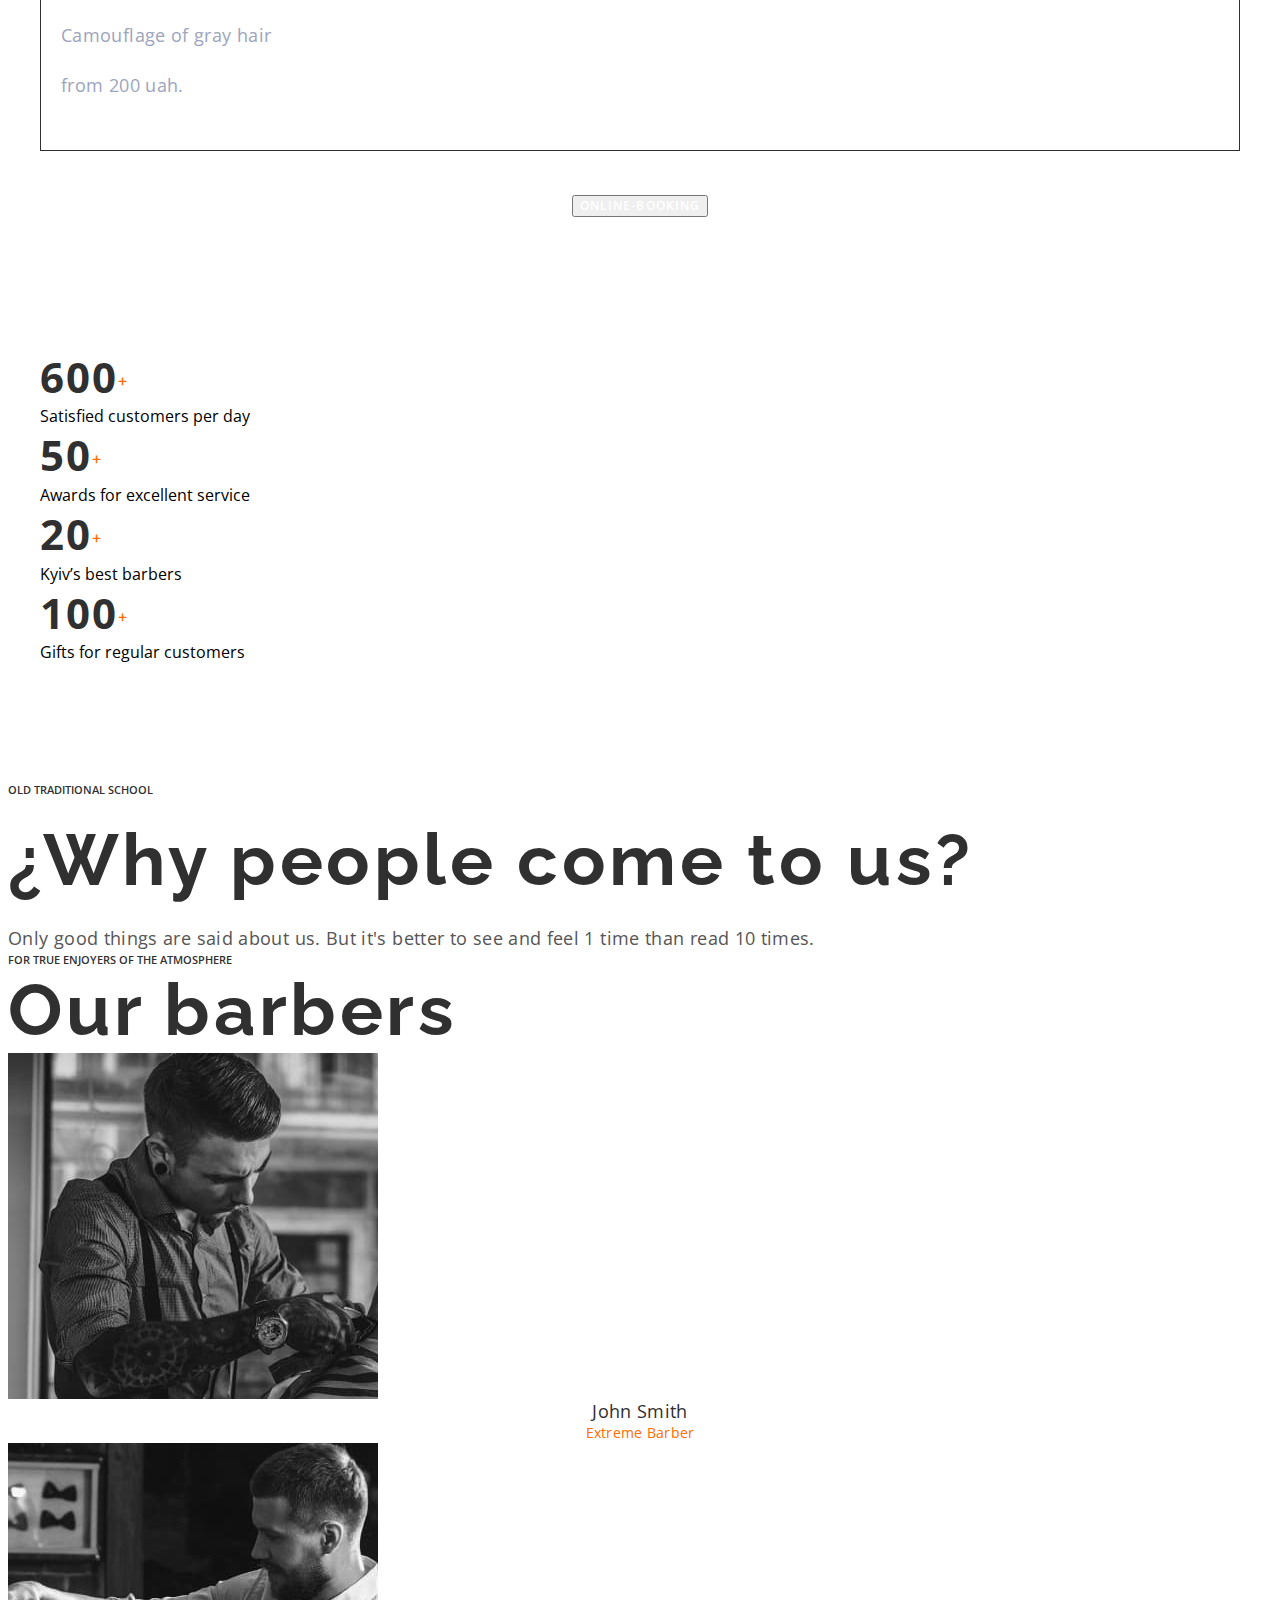
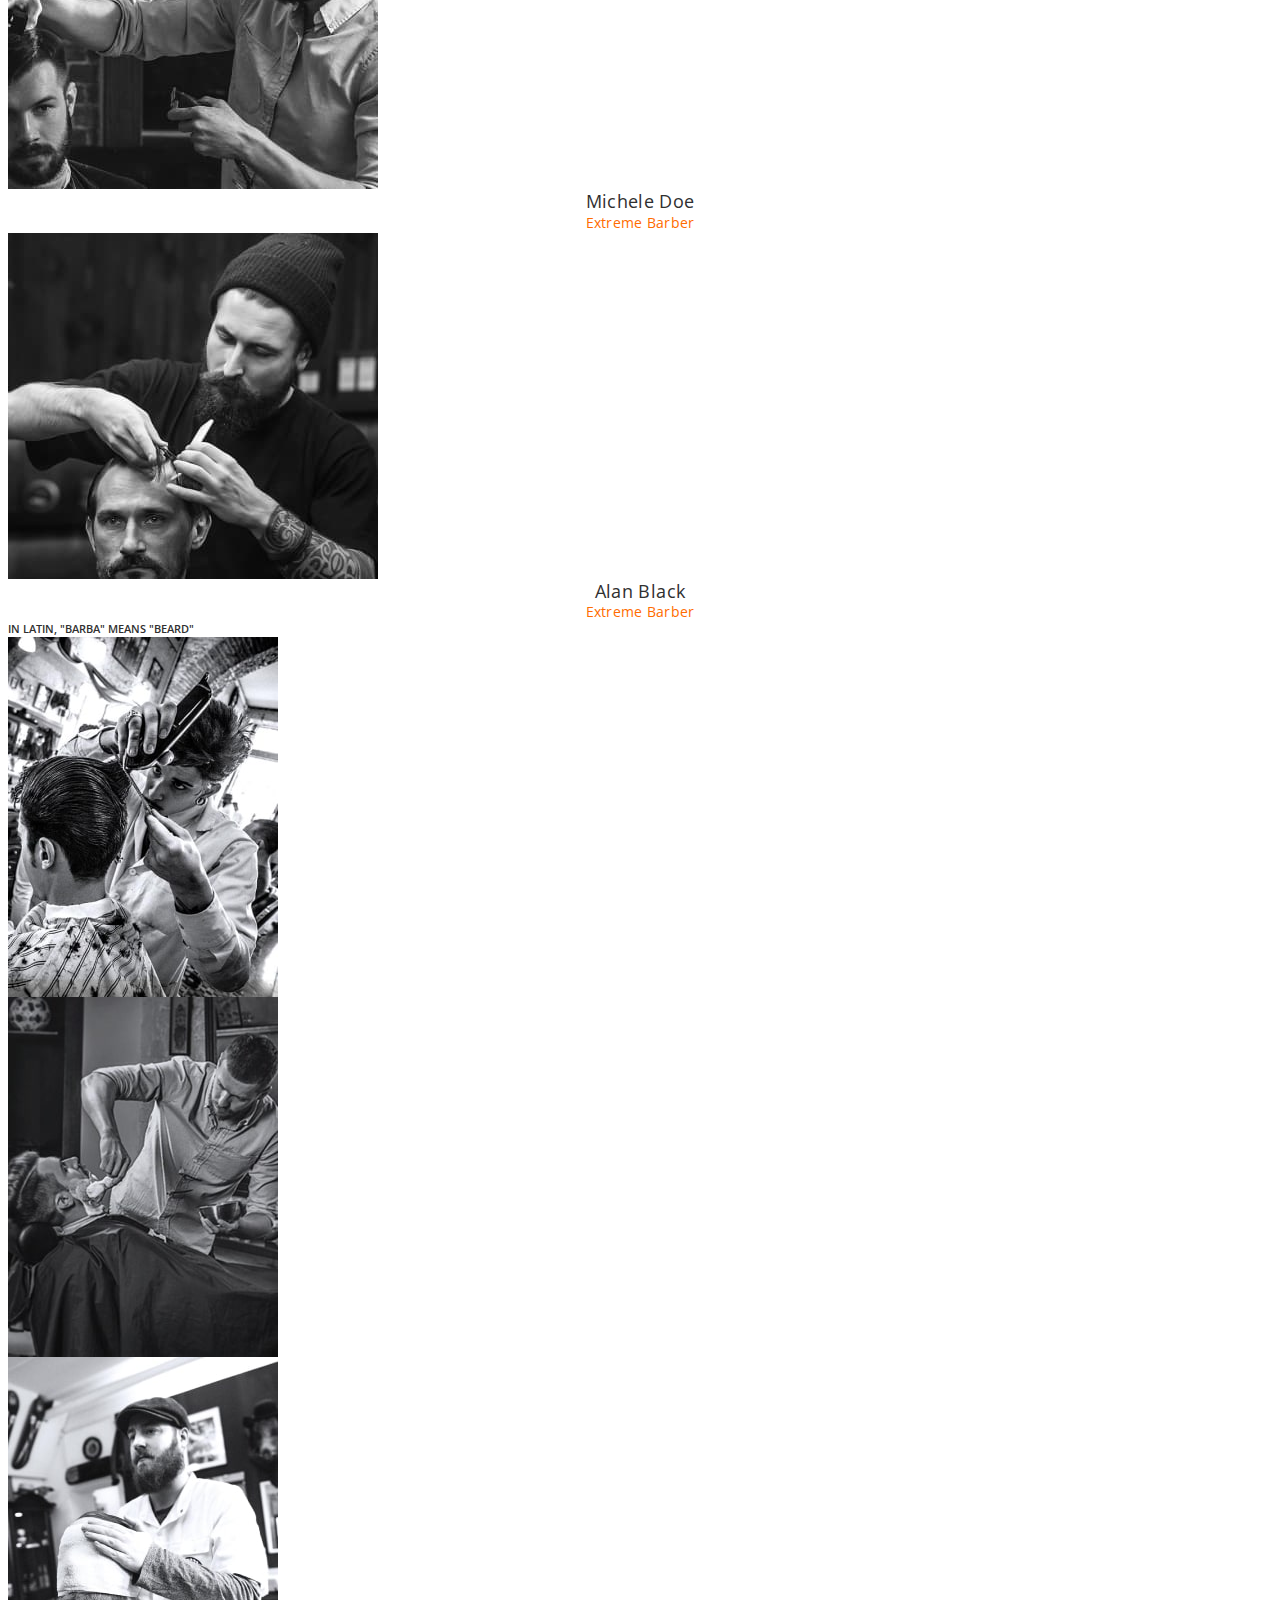
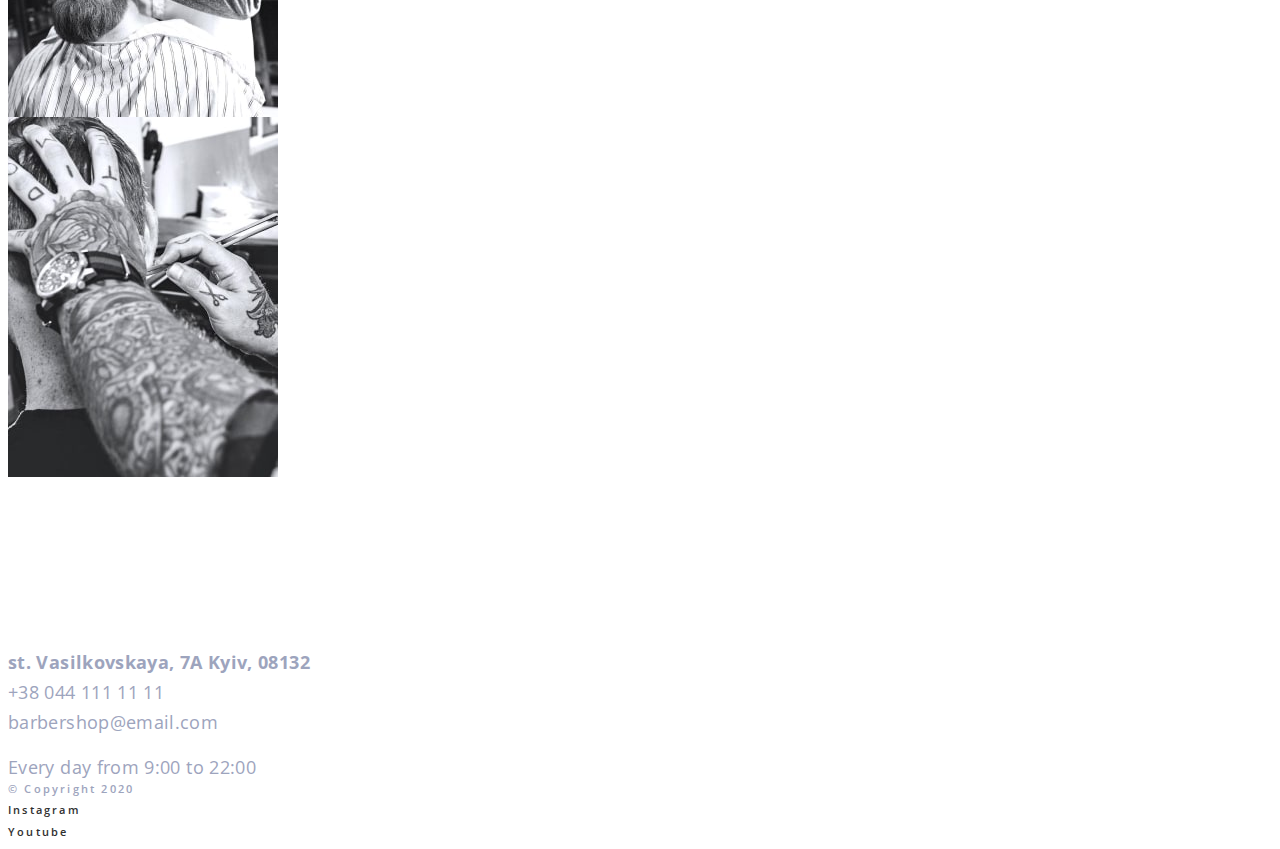
==== commit 8f60668b: "яна 3 мод 1 урок практически закончили" ====
--- a/index2.html
+++ b/index2.html
@@ -14,40 +14,52 @@
 <link rel="preconnect" href="https://fonts.gstatic.com" crossorigin>
 
 <link href="https://fonts.googleapis.com/css2?family=Comfortaa&family=Open+Sans:wght@400;600;700&family=Raleway:wght@700&display=swap" rel="stylesheet">
+
+<link rel="stylesheet" href="https://cdnjs.cloudflare.com/ajax/libs/modern-normalize/1.1.0/modern-normalize.min.css" integrity="sha512-wpPYUAdjBVSE4KJnH1VR1HeZfpl1ub8YT/NKx4PuQ5NmX2tKuGu6U/JRp5y+Y8XG2tV+wKQpNHVUX03MfMFn9Q==" crossorigin="anonymous" referrerpolicy="no-referrer" />
+
     <link rel="stylesheet" href="./css/style.css">
 
 <body>
     <header class="header" >
        
+      <div class="container">
             <a href="./index.html" class="header-logo">
-                <img src="./imeges/Logo1.svg" alt="Logo"></a>
-
-         <nav class="header-nav">
-            <ul class="header-list list">
-                <li><a href="./about.html" class="header-link link">About</a></li>
-                <li><a href="" class="header-link link">Services and prices</a></li>
-                <li><a href="" class="header-link link">Barbers</a></li>
-                <li><a href="" class="header-link link">Contacts</a></li>
-            </ul>
-        </nav>
-         <a href="tel:+380441111111" class="header-tel link">+38 044 111 11 11</a>
-         <button type="button" class="header-btn btn">Online-booking</button>      
+                    <img src="./imeges/Logo1.svg" alt="Logo"></a>
+    
+            <nav class="header-nav">
+                <ul class="header-list list">
+                    <li><a href="./about.html" class="header-link link">About</a></li>
+                    <li><a href="" class="header-link link">Services and prices</a></li>
+                    <li><a href="" class="header-link link">Barbers</a></li>
+                    <li><a href="" class="header-link link">Contacts</a></li>
+                </ul>
+            </nav>
+             <a href="tel:+380441111111" class="header-tel link">+38 044 111 11 11</a>
+             <button type="button" class="header-btn btn">Online-booking</button>   
+      </div>   
     </header>
 
 
     <main>
         <section class="hero">
-            <p class="sub-title pre-title">A hair salon for men in Kyiv</p>
-            <h1 class="hero-title .title">BarberShop</h1>
-            <p class="hero-text">We are experts in trendy men’s haircuts.
-                We work quickly, carefully and with style.</p>
-            <ul class="hero-list list">
-                <li><a href="" rel="noopener noreferrer nofollow" class="hero-links link">Instagram</a></li>
-                <li><a href="" rel="noopener noreferrer nofollow" class="hero-links link">Youtube</a></li>
-            </ul>
+            
+               <div class="container">
+                    <ul class="hero-list list">
+                        <li><a href="" rel="noopener noreferrer nofollow" class="hero-links link">Instagram</a></li>
+                        <li><a href="" rel="noopener noreferrer nofollow" class="hero-links link">Youtube</a></li>
+                    </ul>
+                    <div class="hero-right">
+                    <p class="hero-pre-title pre-title">A hair salon for men in Kyiv</p>
+                    <h1 class="hero-title .title">BarberShop</h1>
+                    <p class="hero-text">We are experts in trendy men’s haircuts.
+                        We work quickly, carefully and with style.</p>
+                        </div>
+              </div>
+            
         </section>
 
         <section class="about">
+            <div class="container">
             <ul class="list-about list">
                 <li class="about-items"><img src="./imeges/img1.jpg" alt="BarberShop cuts hair"></li>
                 <li class="about-items"><img src="./imeges/img2.jpg" alt="BarberShop works"></li>
@@ -55,20 +67,22 @@
             <p class="about-pretitle .pre-title">About</p>
             <h2 class="about-title .title">Best Barbershop in your city</h2>
             <p class="about-after-title after-title">If you want to add more confidence to your image, you should definitely visit us.</p>
-            <p class="aboyt-text">We are a team that never stops at what has been achieved and are thirsty for changes. And when you fall
+            <p class="about-text">We are a team that never stops at what has been achieved and are thirsty for changes. And when you fall
                 into the hands
                 of our master, you will never be the same again. We are a team that is always "on the same wave" with
                 clients.
                 Therefore, we are always ready to improve everyone who comes to us!</p>
             <button type="button" class="about-btn btn">ONLINE-BOOKING</button>
+            </div>
 
         </section>
 
         <section class="prices">
+            <div class="container">
             <p class="prices-pre-title pre-title">Spend your time with the best masters</p>
             <h2 class="prices-title title">Services and prices</h2>
 
-            <ul class="prices-list ">
+            <ul class="prices-list list ">
                 <li  class="prices-items">
                     <p class="prices-elem">Men’s haircut</p>
                     <p class="prices-elem">from 300 uah.</p>
@@ -86,8 +100,8 @@
                     <p class="prices-elem">from 200 uah.</p>
                 </li>
             </ul>
-            <ul>
-                <li class="prices-items">
+            <ul class="prices-list list">
+                <li class="prices-items ">
                     <p class="prices-elem">Trainee’s haircut</p>
                     <p class="prices-elem">from 50 uah.</p>
                 </li>
@@ -105,10 +119,12 @@
                 </li>
             </ul>
             <button type="button" class="prices-btn btn">Online-booking</button>
+            </div>
 
         </section>
 
         <section class="benefits"> 
+            <div class="container">
             <ul class="benefits-list list">
                 <li class="benefits-items">
                     <span>600</span><sup>+</sup>
@@ -128,6 +144,7 @@
                     <p>Gifts for regular customers</p>
                 </li>
             </ul>
+            </div>
         </section>
 
         <p class="benefits-pre-title pre-title">Old traditional school</p>
--- a/css/style.css
+++ b/css/style.css
@@ -1,290 +1,386 @@
-
 :root {
-    --primary-header-color: #303030;
-    --secondary-header-color: #FFFFFF;
-    --primary-link-color: #ffffff;
-    --accent-color: #FF6C00;
-}
+  --primary-header-color: #303030;
+  --secondary-header-color: #ffffff;
+  --primary-link-color: #ffffff;
+  --accent-color: #ff6c00;
+
+  --main-font: "Open Sans", sans-serif;
+
+  --main-margin: 20px;
+}
+
+p,
+h1,
+h2,
+h3,
+h4,
+h5,
+h6 {
+  margin: 0px;
+}
+
+ul,
+ol {
+  margin: 0px;
+  padding-left: 0px;
+}
+
+button {
+  cursor: pointer;
+}
+
+/* 3мод 1 зан - Шаг 4 задаем инлайн картинкам - дисплей блок ,потому что инлайн добавляет зазорі между картинками, для обьемніх букв*/
+
+img {
+  display: block;
+}
+
 body {
-    font-family: 'Open Sans', sans-serif;    
+  font-family: var(--main-font);
+  /* Зачастую font famaly, font style, иногда fant weighn наслідується  */
+
+  /* задают на боди властивості тексту, який найбільше використовується на сайті: його фонт вейт, фон сайз, лайн хейт */
+
+  /* посидання наслідують все від боді */
+
+  /* " ! НЕ НАСЛІДУВАТИ ці значення можуть ЗАголовки, кнопочки, тому що браузер надає свої стилі за замовчуванням - це треба виправити и додати все - фонт сайз , фонт вейт, фонт хейт,  і поставити значення inherit дл фонт фемілі" */
+
+  /* чтобы убедиться или наследуется просто переходим в раздер разработчика в раздель styles и смотрем elements styles и inhereted from .... Если что-то будет повторятся, просто его не записыввем во властивости елемента , потому что он и так наследуется с боди */
 }
 
 /* -------------UTILITARIAN CLASSES---------- */
-
+/* 3мод 1 зан - шаг 1 */
+/* контейнер успадковує бокс сайзинг бордер бокс, тому якщо ми додаємо паддинги 1170 це буде розмір разом з паддігнами, тому 1170 ми змінюємо на 1200 */
+
+/* марджин 0 ауто, чтобы контейнер центрировался по центру  */
+.container {
+  width: 1200px;
+  padding: 0px 15px;
+  margin: 0 auto;
+}
 .link {
-text-decoration:none
-}
-
-.list
-{
-list-style: none;
+  text-decoration: none;
+}
+
+.list {
+  list-style: none;
 }
 
 .btn {
-    font-family: inherit;
-    font-weight: 600;
-    font-size: 12px;
-    line-height: 1.33;
-    letter-spacing: 0.09em;
-    text-transform: uppercase;
+  font-family: inherit;
+  font-weight: 600;
+  font-size: 12px;
+  line-height: 1.33;
+  letter-spacing: 0.09em;
+  text-transform: uppercase;
 }
 .btn:hover,
 .btn:focus {
-    background-color: var(--accent-color);
-
+  background-color: var(--accent-color);
 }
 .pre-title {
-    font-weight: 600;
-    font-size: 11px;
-    line-height: 1.36;
-    text-transform: uppercase;
+  font-weight: 600;
+  font-size: 11px;
+  line-height: 1.36;
+  text-transform: uppercase;
 }
 .title {
-    font-family: 'Raleway', sans-serif;
-    font-size: 72px;
-    line-height: 1.18;
-    letter-spacing: 0.05em;
+  font-family: "Raleway", sans-serif;
+  font-size: 72px;
+  line-height: 1.18;
+  letter-spacing: 0.05em;
 }
 
 .after-title {
-    font-size: 18px;
-    line-height: 1.67;
-    letter-spacing: 0.02em;
+  font-size: 18px;
+  line-height: 1.67;
+  letter-spacing: 0.02em;
 }
 
 .visually-hidden {
-    position: absolute;
-    width: 1px;
-    height: 1px;
-    margin: -1px;
-    border: 0;
-    padding: 0;
-    white-space: nowrap;
-    overflow: hidden;
-  }
-
+  position: absolute;
+  width: 1px;
+  height: 1px;
+  margin: -1px;
+  border: 0;
+  padding: 0;
+  white-space: nowrap;
+  overflow: hidden;
+}
 
 /* ------HEADER---------- */
 
-header {
-    background-color: gray;
+.header {
+  background-color: gray;
+}
+
+/* 3мод 1 зан - шаг 2 */
+/* задаем паддинг найвищ елементу */
+/* а у нас инлайновий - поєтому задаем дисплей блок  */
+.header-logo {
+  padding: 32px 0;
+  display: block;
 }
 .header-link {
-
-    font-weight: 600;
-    font-size: 12px;
-    line-height: 1.33;
-    letter-spacing: 0.1em;
-    color: var(--primary-link-color);
+  font-weight: 600;
+  font-size: 12px;
+  line-height: 1.33;
+  letter-spacing: 0.1em;
+  color: var(--primary-link-color);
 }
 
 .header-link:hover,
 .header-link:focus {
-    color: var(--accent-color)
+  color: var(--accent-color);
 }
 
 .header-tel {
-    
-    font-weight: 600;
-    font-size: 12px;
-    line-height: 1.33;
-    letter-spacing: 0.1em;
-    color: var(--primary-link-color);
+  font-weight: 600;
+  font-size: 12px;
+  line-height: 1.33;
+  letter-spacing: 0.1em;
+  color: var(--primary-link-color);
 }
 
 .header-btn {
-    color: #FFFFFF;
+  color: #ffffff;
 }
 
 /* ------SECTION HERO---------- */
+
+/* мод 3 зан 1 шаг 3  */
+/* дописуемо класс хиро райт и дописіваем паддинг к елементам ,чтобі оторвать его он ютуба и инстаграма */
+
+/* виносимо общий марджин между едеменами в змінну, а також задаємо марджин боттон всем елементам в єтом контейнере - херо при тайтл, херо тайтл   */
+
+/* херо текст задаем макс видс - чтобі разбить на 2 строчки */
 .hero {
-    background-color: #737373;
-}
- 
-.sub-title {
-    color: rgba(157, 164, 189, 0.6);
+  background-color: #737373;
+}
+
+.hero-right {
+  padding: 184px 526px 208px 100px;
+}
+.hero-pre-title {
+  color: rgba(157, 164, 189, 0.6);
+  margin-bottom: var(--main-margin);
 }
 .hero-title {
-    
-    color: var(--secondary-header-color);
+  color: var(--secondary-header-color);
+  margin-bottom: var(--main-margin);
+  font-size: 72px;
 }
 .hero-text {
-    font-size: 18px;
-    line-height: 1.67x;
-    letter-spacing: 0.02em;
-    color: #9DA4BD;
+  font-size: 18px;
+  line-height: 1.67x;
+  letter-spacing: 0.02em;
+  color: #9da4bd;
+  max-width: 370px;
 }
 .hero-links {
-    font-weight: 600;
-    font-size: 11px;
-    line-height: 1.36;
-    letter-spacing: 0.2em;
-    color: #303030;
+  font-weight: 600;
+  font-size: 11px;
+  line-height: 1.36;
+  letter-spacing: 0.2em;
+  color: #303030;
 }
 
 .hero-links:hover,
 .hero-links:focus {
-    color: var(--accent-color);
+  color: var(--accent-color);
 }
 
 /* ------ABOUT---------- */
 
-
+/* 3 мод 1 зан шаг 5 отріваем засчет внтреннпадинга вот єтот белій промежуток в контейнере делаем єто на классе ебаут  */
+
+.about {
+  padding: 120px 0;
+}
 .about-pre-title {
-    color: #303030;
+  color: #303030;
+  margin-bottom: var(--main-margin);
 }
 .about-title {
-    color: var(--primary-header-color);
+  color: var(--primary-header-color);
+  margin-bottom: var(--main-margin);
 }
 .about-after-title {
-    color: #555555;
+  color: #555555;
+  margin-bottom: var(--main-margin);
 }
 .about-text {
-    font-size: 14px;
-    line-height: 1.86;
-    letter-spacing: 0.02em;
-    color: #555555;
+  font-size: 14px;
+  line-height: 1.86;
+  letter-spacing: 0.02em;
+  color: #555555;
+  margin-bottom: 42px;
 }
 .about-btn {
-    color: #303030;
-}
-
-
+  color: #303030;
+}
 
 /* ------PRICES---------- */
-
-
+/* 3 мод 1 зан - 6 шаг  тотже алгорим что и вшаге 5 - паддинг на общую секцию от верх и нижн елемента, марджині-боттон между елементами */
+
+/* prices list задаем падинги с 4 сторон  */
+
+/* prices items марджен боттон */
+
+/* botton вирівнюємо по центру,дисплей,марджин топ  */
+
+.prices {
+  padding: 12px 0;
+}
 .prices-pre-title {
-    color: rgba(157, 164, 189, 0.6);
+  color: rgba(157, 164, 189, 0.6);
+  margin-bottom: var(--main-margin);
 }
 
 .prices-title {
-    color: var(--secondary-header-color);
+  color: var(--secondary-header-color);
+  margin-bottom: 44px;
+}
+
+.prices-list {
+  border: 1px solid #303030;
+  padding: 30px 20px;
 }
 
 .prices-elem {
-font-size: 18px;
-line-height: 1.67;
-letter-spacing: 0.02em;
-color: #9DA4BD;
+  margin-bottom: var(--main-margin);
+}
+.prices-elem {
+  font-size: 18px;
+  line-height: 1.67;
+  letter-spacing: 0.02em;
+  color: #9da4bd;
 }
 .prices-btn {
-    color: #FFFFFF;
+  color: #ffffff;
+  margin: 0 auto;
+  display: block;
+  margin-top: 44px;
 }
 
 /* ------------BEEFITS----------- */
 
+/* Шаг 7 - точно также как и в шаге 6  */
+
+.benefits {
+  padding: 120px 0px;
+}
 .benefits-items > span {
-    font-weight: 700;
-    font-size: 42px;
-    line-height: 1.35;
-    text-align: center;
-    letter-spacing: 0.05em;
-    color: #303030;
+  font-weight: 700;
+  font-size: 42px;
+  line-height: 1.35;
+  text-align: center;
+  letter-spacing: 0.05em;
+  color: #303030;
 }
 .benefits-items > sup {
-     font-weight: 600;
-    font-size: 16px;
-    line-height: 1.38;
-    text-align: center;
-    color:var(--accent-color);
+  font-weight: 600;
+  font-size: 16px;
+  line-height: 1.38;
+  text-align: center;
+  color: var(--accent-color);
 }
 .benefits-pre-title {
-    color: #303030;
+  color: #303030;
+  margin-bottom: var(--main-margin);
 }
 
 .benefits-title {
-    color: var(--primary-header-color);
+  color: var(--primary-header-color);
+  margin-bottom: var(--main-margin);
 }
 
 .benefits-after-title {
-    color: #555555;
-
+  color: #555555;
 }
 
 /* ------------BEARBERS----------- */
 
 .barbers-pre-title {
-    color: #303030;
+  color: #303030;
 }
 
 .barbers-title {
-   color: var(--primary-header-color);
+  color: var(--primary-header-color);
 }
 
 .barbers-name {
-        
-    font-weight: 400;
-    font-size: 18px;
-    line-height: 1.38;
-    text-align: center;
-    letter-spacing: 0.02em;
-    color: #303030;
+  font-weight: 400;
+  font-size: 18px;
+  line-height: 1.38;
+  text-align: center;
+  letter-spacing: 0.02em;
+  color: #303030;
 }
 .barbers-info {
-    font-weight: 400;
-    font-size: 14px;
-    line-height: 1.35;
-    text-align: center;
-    letter-spacing: 0.02em;
-    color: var(--accent-color);
+  font-weight: 400;
+  font-size: 14px;
+  line-height: 1.35;
+  text-align: center;
+  letter-spacing: 0.02em;
+  color: var(--accent-color);
 }
 /* -------------------GALLERY-------- */
 
 .gallery-pre-title {
-    color: color: #303030;;
+  color: #303030;
 }
 
 /* -------------------FORM-------- */
 .form-title {
-    color: var(--secondary-header-color);
+  color: var(--secondary-header-color);
 }
 
 /* -------------------CONTACTS------- */
 .contacts-title {
-    color: var(--secondary-header-color);
+  color: var(--secondary-header-color);
 }
 
 .contacts-links {
-    font-style: normal;
-    font-weight: 400;
-    font-size: 18px;
-    line-height: 1.67;
-    letter-spacing: 0.02em;
-    color: #9DA4BD;
-
+  font-style: normal;
+  font-weight: 400;
+  font-size: 18px;
+  line-height: 1.67;
+  letter-spacing: 0.02em;
+  color: #9da4bd;
 }
 .contact-adress {
-    font-weight: 700;
+  font-weight: 700;
 }
 .contacts-pre-title {
-    color: #FFFFFF;
+  color: #ffffff;
 }
 
 .contacts-text {
-    font-size: 18px;
-    line-height: 1.67;
-    letter-spacing: 0.02em;
-    color: #9DA4BD
+  font-size: 18px;
+  line-height: 1.67;
+  letter-spacing: 0.02em;
+  color: #9da4bd;
 }
 /* --------FOOTER----- */
 .footer-copy {
-    font-weight: 600;
-    font-size: 11px;
-    line-height: 1.36;
-    letter-spacing: 0.2em;
-    color: #9DA4BD;
+  font-weight: 600;
+  font-size: 11px;
+  line-height: 1.36;
+  letter-spacing: 0.2em;
+  color: #9da4bd;
 }
 
 .footer-links {
-    font-weight: 600;
-    font-size: 11px;
-    line-height: 1.36;
-
-    letter-spacing: 0.2em;
-    color: #303030;
+  font-weight: 600;
+  font-size: 11px;
+  line-height: 1.36;
+
+  letter-spacing: 0.2em;
+  color: #303030;
 }
 
 .footer-links:hover,
 .footer-links:focus {
-    color: var(--accent-color)
+  color: var(--accent-color);
+}
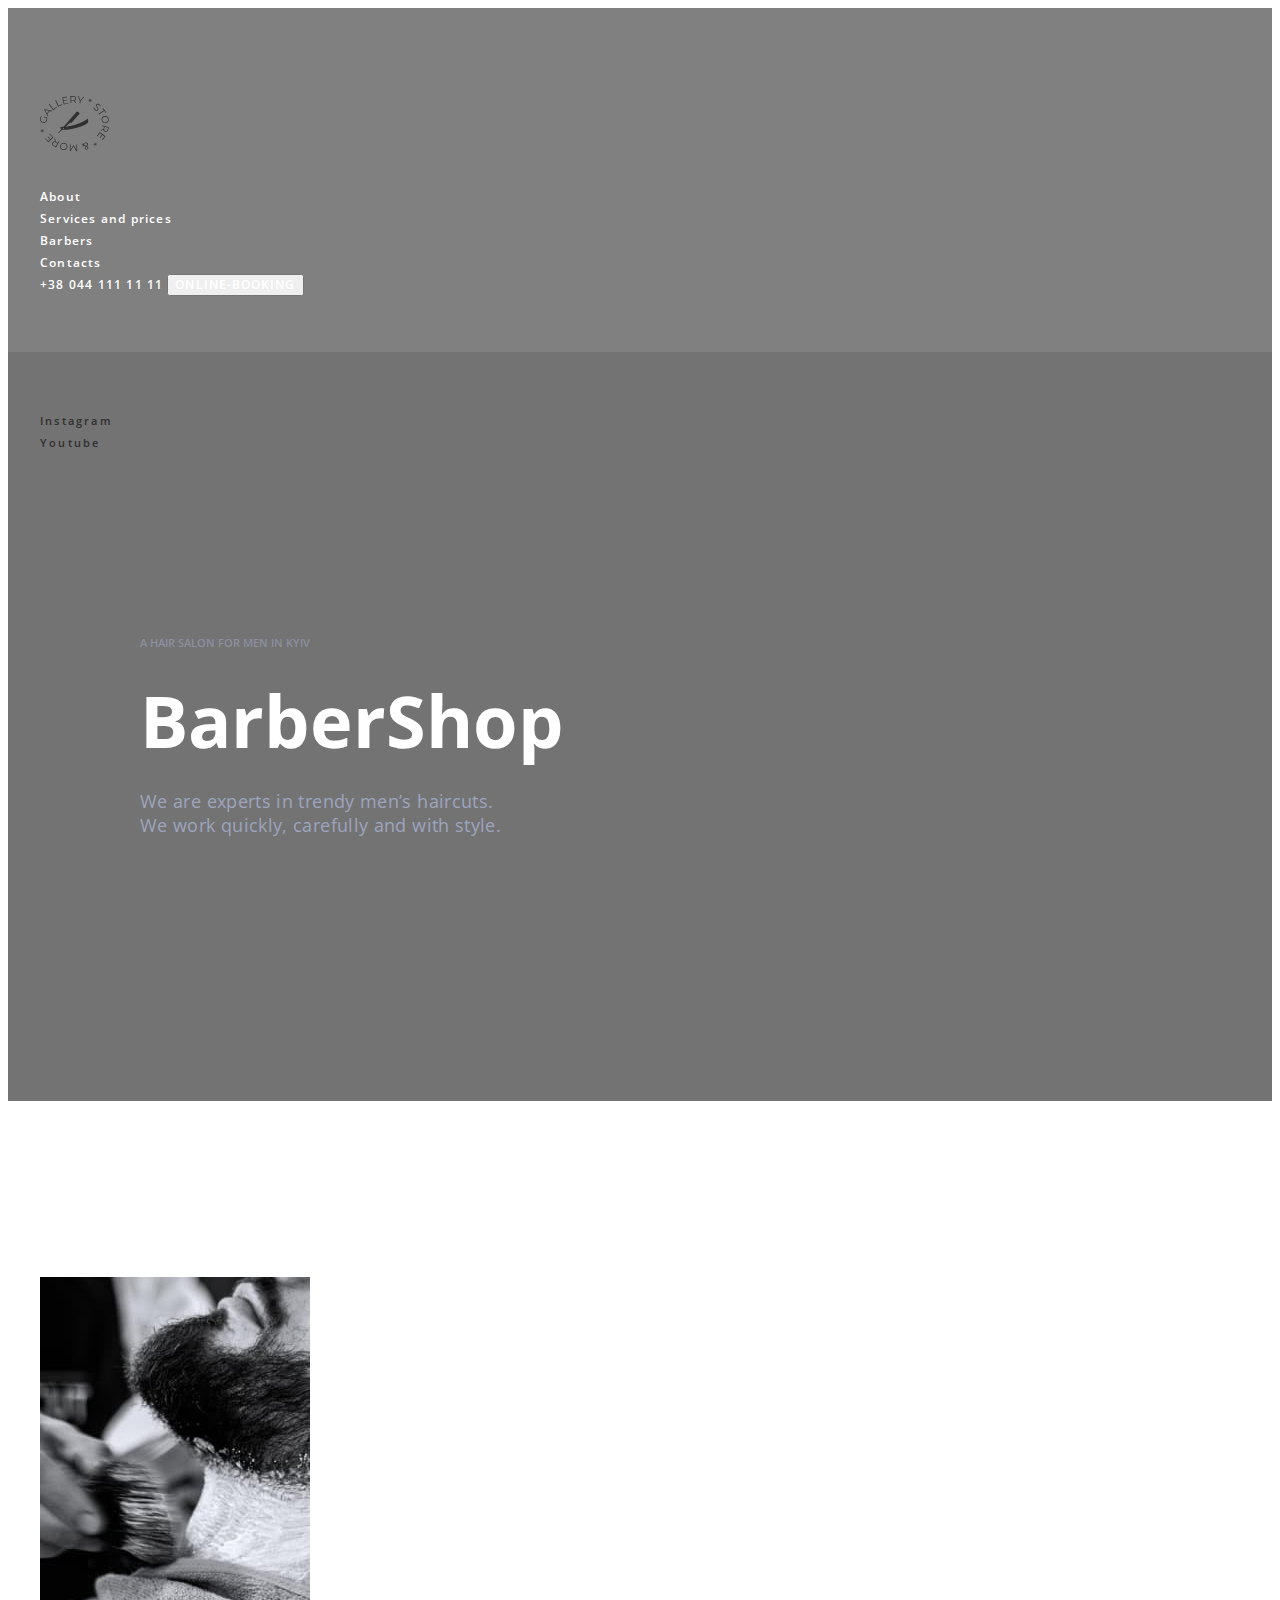
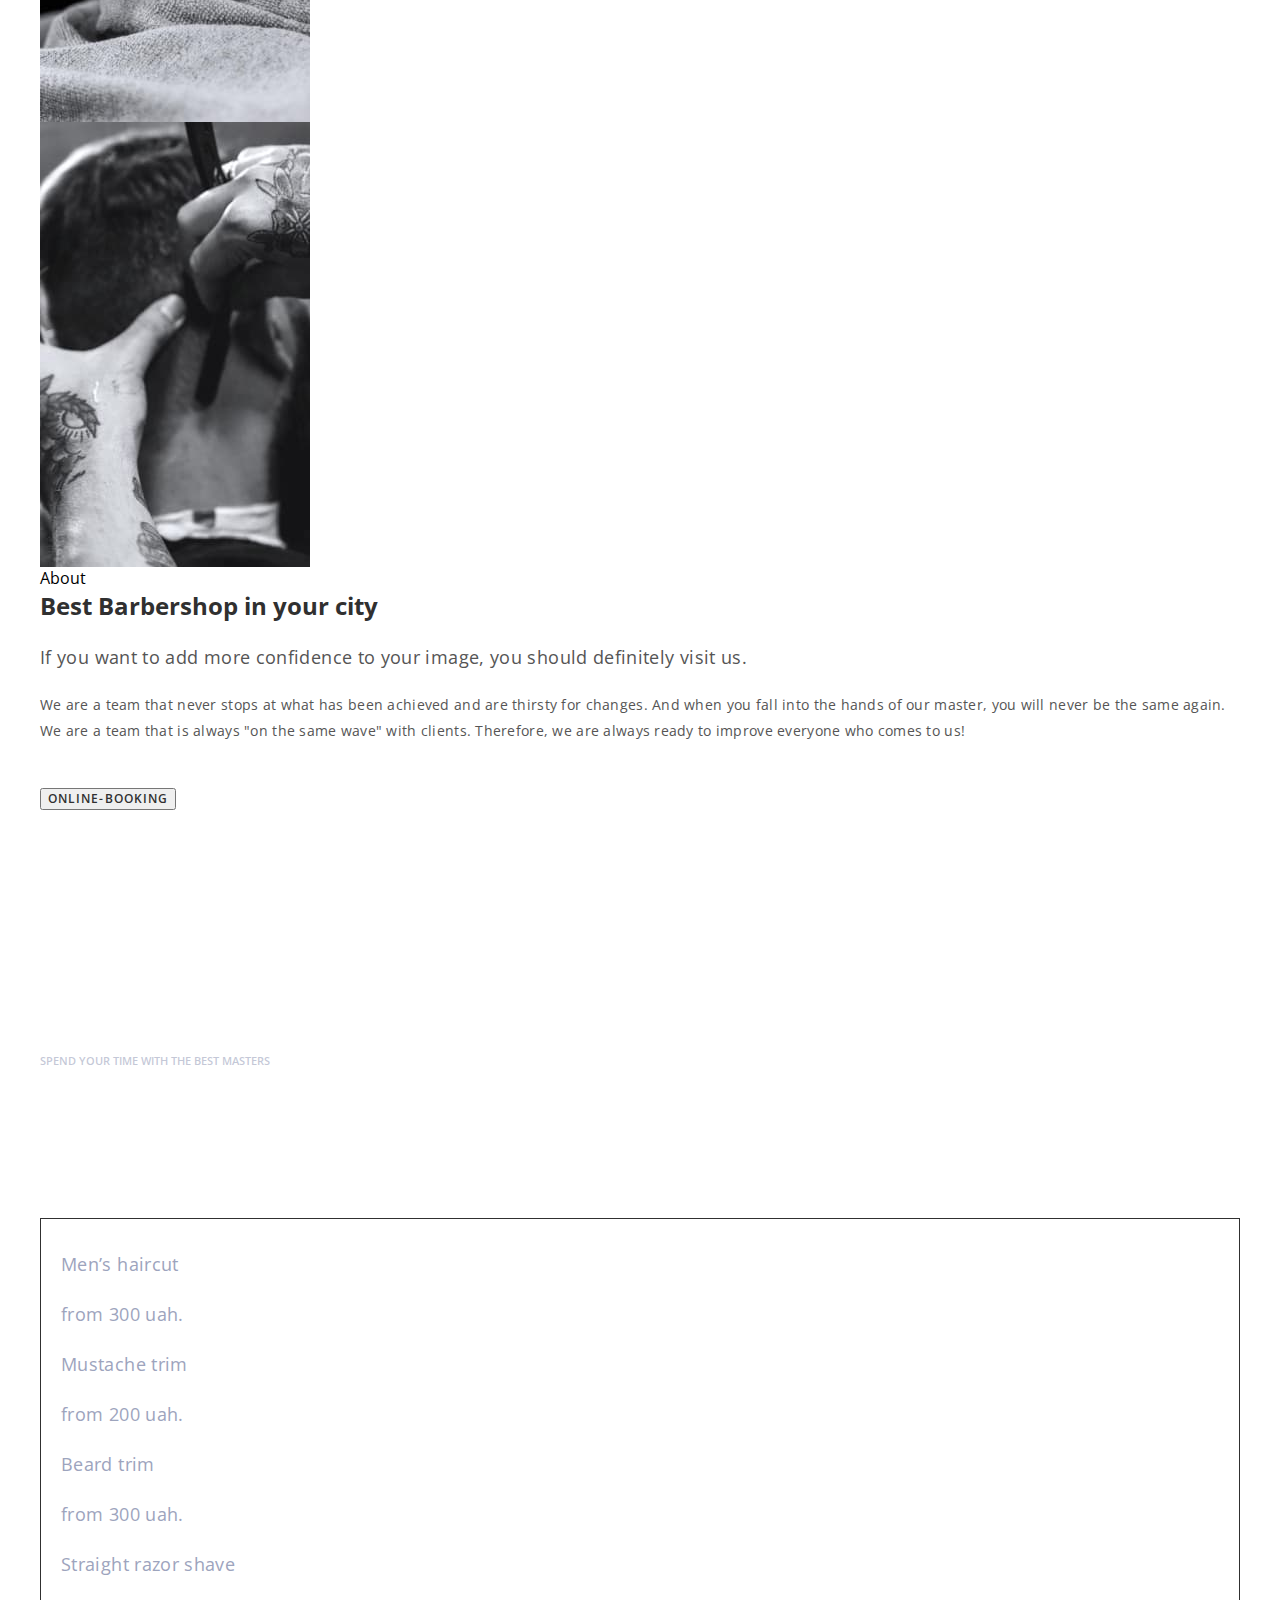
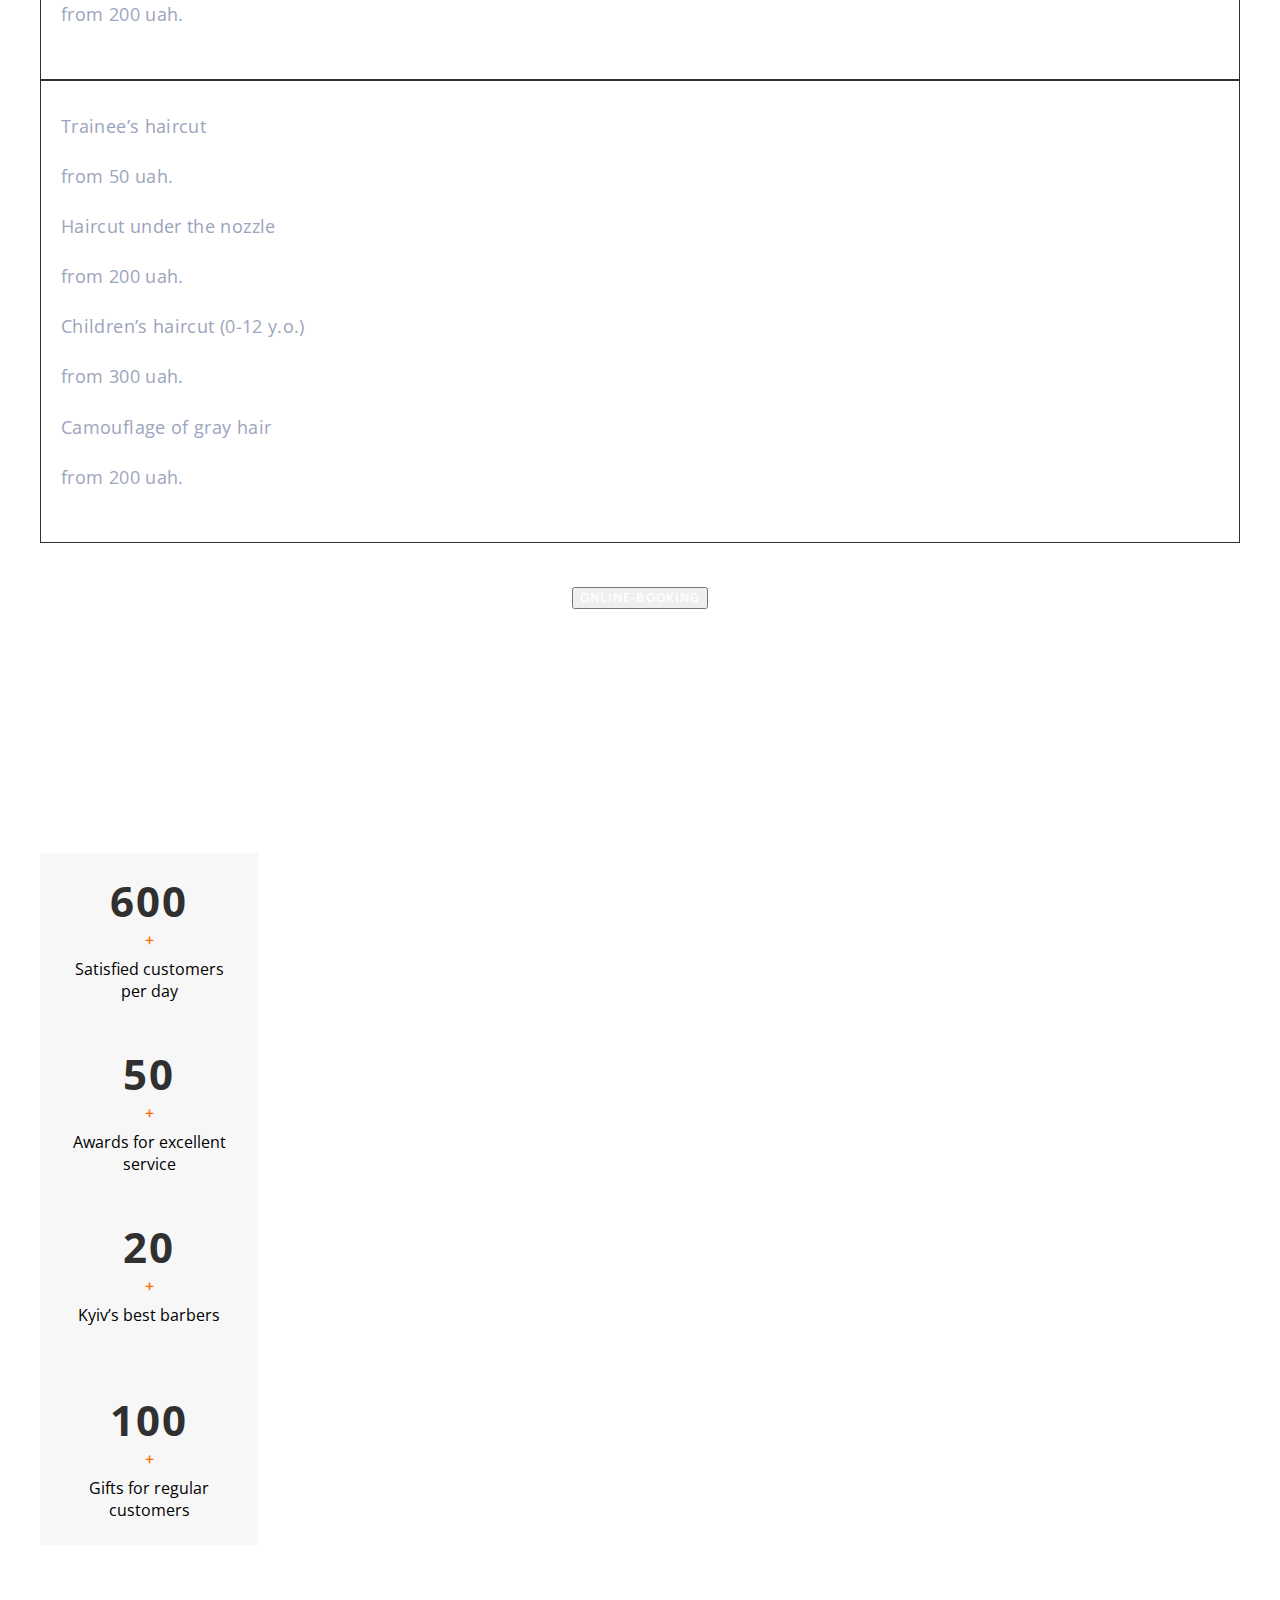
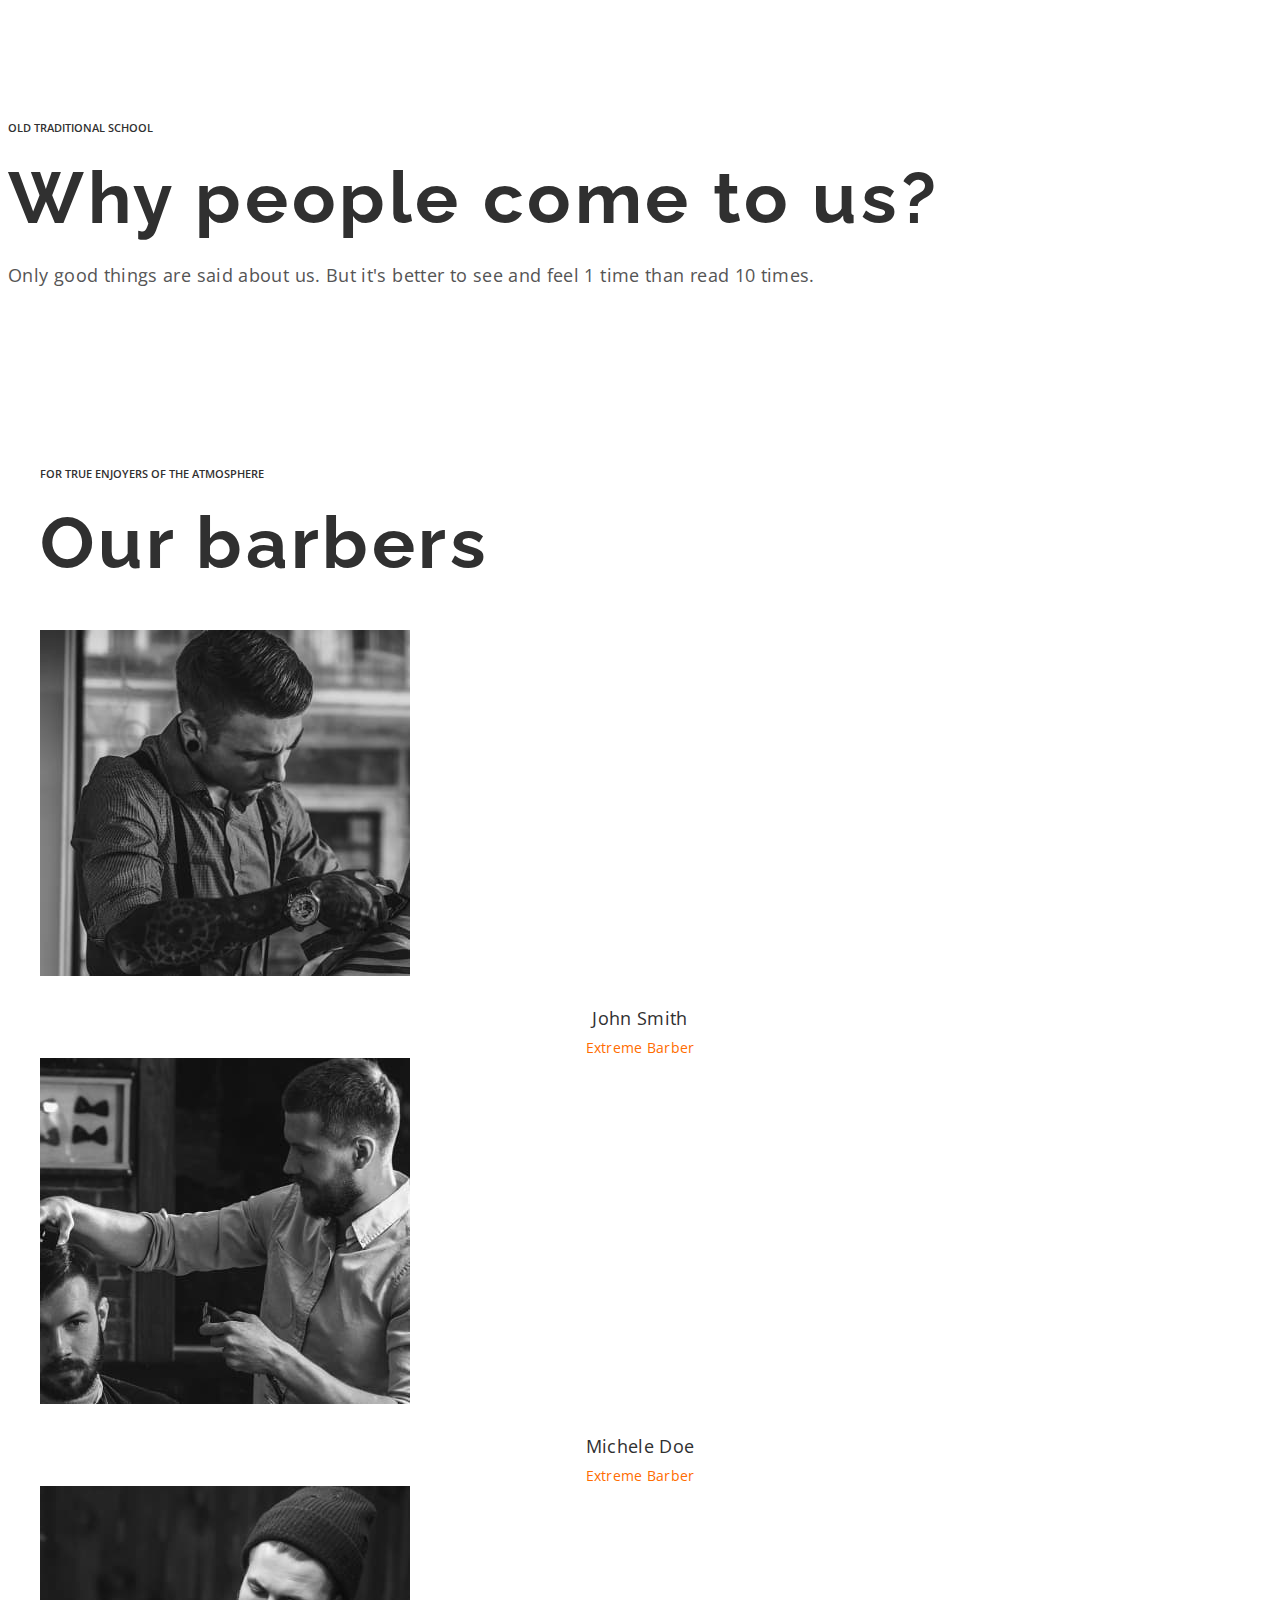
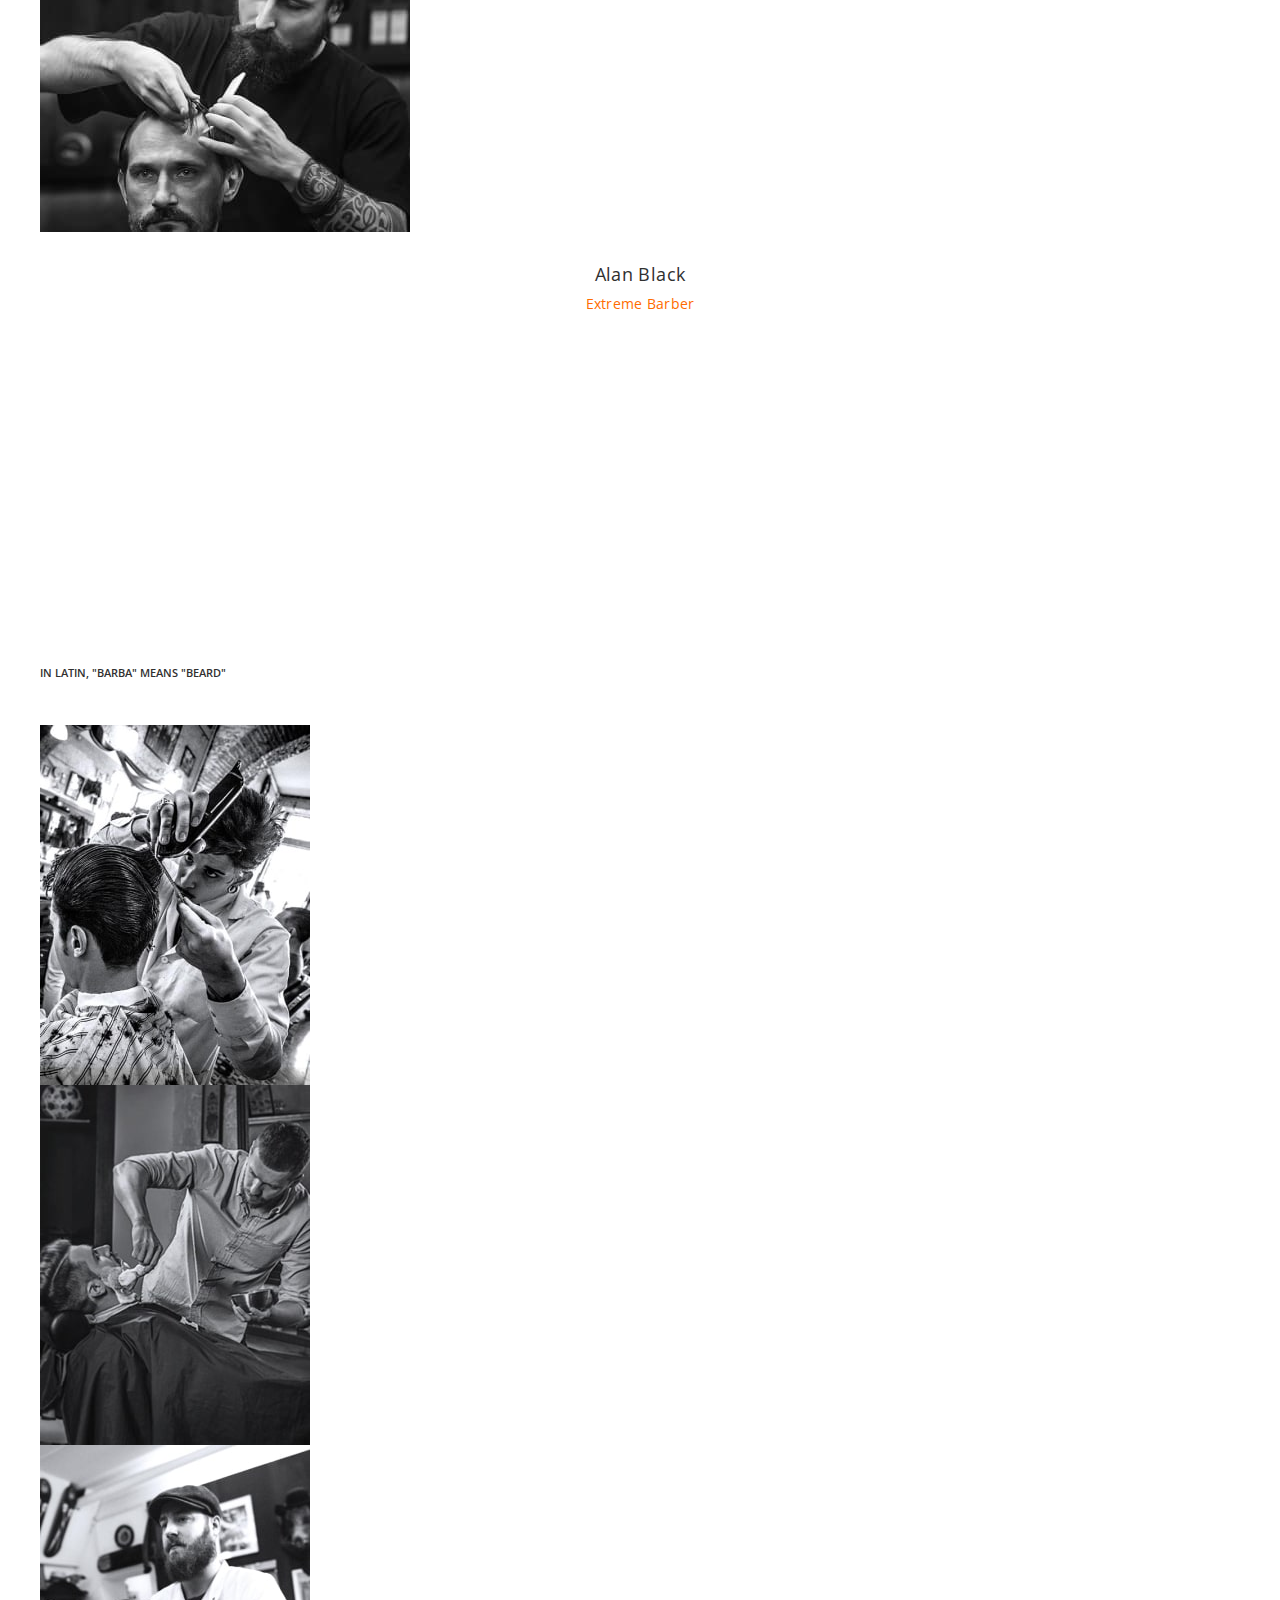
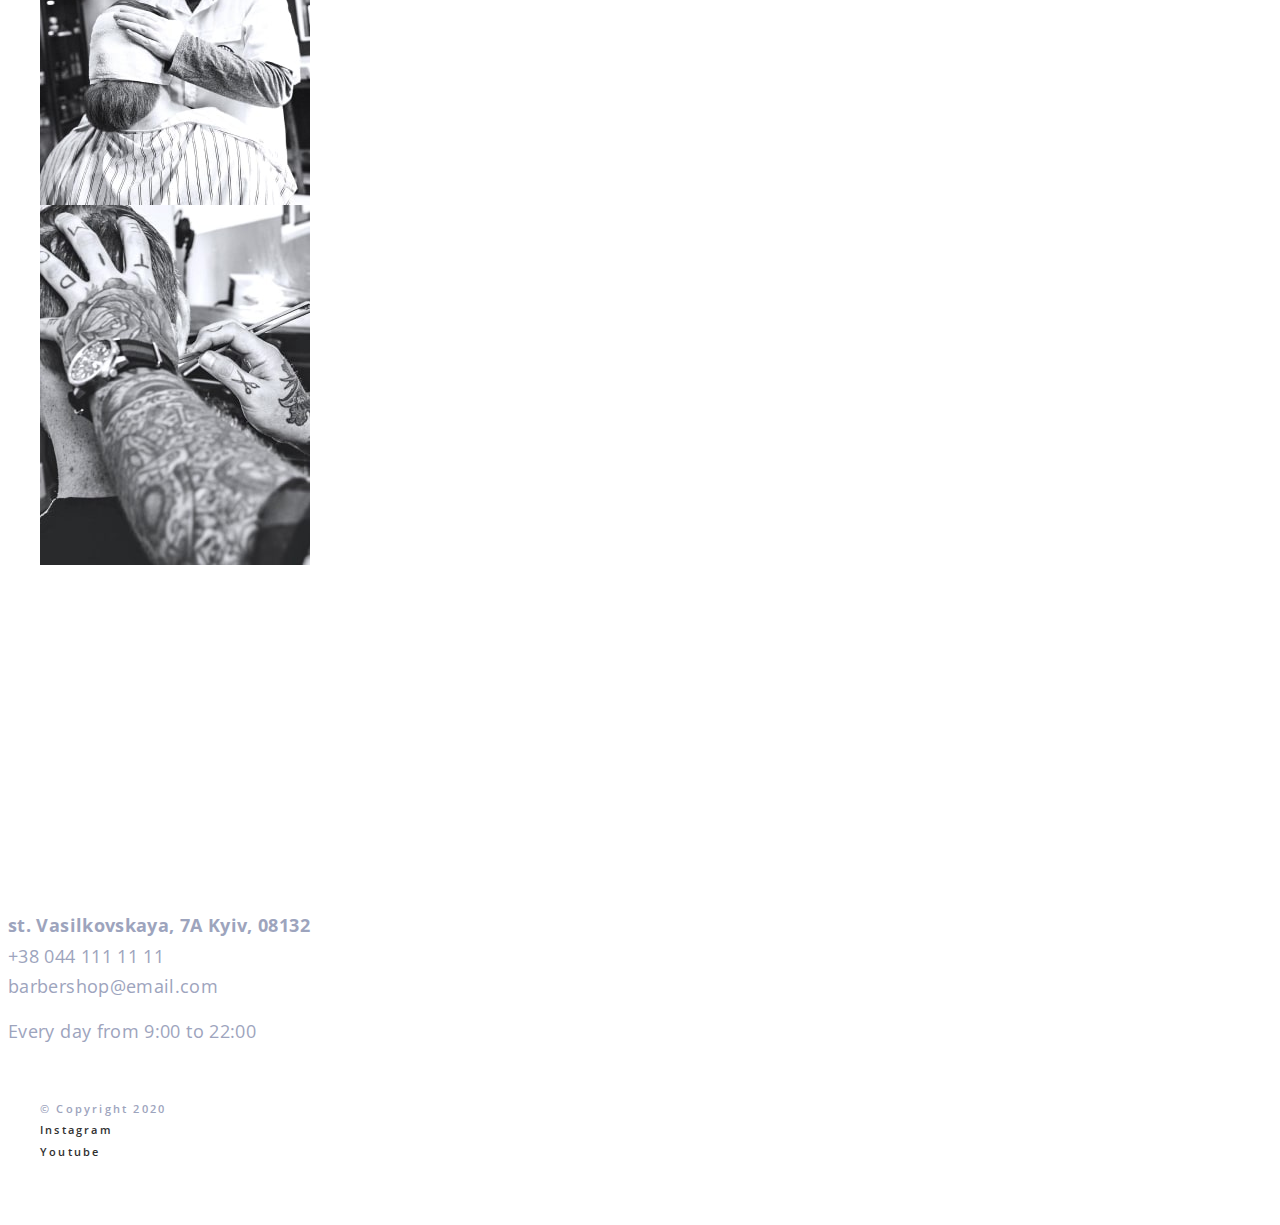
==== commit eb6e01b7: "доробила с яной 3 модуль 1 занятие" ====
--- a/index2.html
+++ b/index2.html
@@ -148,11 +148,12 @@
         </section>
 
         <p class="benefits-pre-title pre-title">Old traditional school</p>
-        <h2 class="benefits-title title">¿Why people come to us?</h2>
+        <h2 class="benefits-title title">Why people come to us?</h2>
         <p class="benefits-after-title after-title">Only good things are said about us. But it's better to see and feel 1 time than read 10 times.</p>
         </section>
 
         <section class="barbers">
+            <div class="container">
             <p class="barbers-pre-title pre-title">For true enjoyers of the atmosphere</p>
             <h2 class="barbers-title title">Our barbers</h2>
             <ul class="barbers-list list">
@@ -172,9 +173,10 @@
                     <p class="barbers-info">Extreme Barber</p>
                 </li>
             </ul>
-            </h2>
+            </div>
         </section>
         <section class="gallery">
+            <div class="container">
             <p class="gallery-pre-title pre-title">In Latin, "barba" means "beard"</p>
             <h2 class="visually-hidden title">Gallery</h2>
             <ul class="gallery-list list">
@@ -183,6 +185,7 @@
                 <li><img src="./imeges/img8.jpg" alt="wors babers" width="270" height="360"></li>
                 <li><img src="./imeges/img9.jpg" alt="wors babers" width="270" height="360"></li>
             </ul>
+            </div>
         </section>
 
         <section class="form">
@@ -203,11 +206,13 @@
         </section>
     </main>
     <footer class="footer">
+        <div class="container">
         <p class="footer-copy">&#169 Copyright 2020</p>
         <ul class="footer-list list">
             <li class="footer-items"><a href="" rel="noopener noreferrer nofollow" class="footer-links link">Instagram</a></li>
             <li class="footer-items"><a href="" rel="noopener noreferrer nofollow" class="footer-links link">Youtube</a></li>
         </ul>
+        </div>
     </footer>
 
 </body>
--- a/css/style.css
+++ b/css/style.css
@@ -266,17 +266,28 @@
 /* ------------BEEFITS----------- */
 
 /* Шаг 7 - точно также как и в шаге 6  */
+/* benefits - items, паддинг , текст инлайн - центрарирование, задаем батьківському елементу   */
+/* benefits items> span перевели в инлайн бол и центрировали  */
 
 .benefits {
   padding: 120px 0px;
 }
+
+.benefits-items {
+  background-color: #f7f7f7;
+  width: 170px;
+  height: 133px;
+  padding: 20px 24px;
+  text-align: center;
+}
+
 .benefits-items > span {
   font-weight: 700;
   font-size: 42px;
   line-height: 1.35;
-  text-align: center;
   letter-spacing: 0.05em;
   color: #303030;
+  display: block;
 }
 .benefits-items > sup {
   font-weight: 600;
@@ -300,13 +311,19 @@
 }
 
 /* ------------BEARBERS----------- */
+/* 3 мод 1 занят - 7 шаг, тоже самое что и в 6  */
+.barbers {
+  padding: 120px 0px;
+}
 
 .barbers-pre-title {
   color: #303030;
+  padding-bottom: var(--main-margin);
 }
 
 .barbers-title {
   color: var(--primary-header-color);
+  padding-bottom: 44px;
 }
 
 .barbers-name {
@@ -316,6 +333,8 @@
   text-align: center;
   letter-spacing: 0.02em;
   color: #303030;
+  margin-top: 30px;
+  margin-bottom: 8px;
 }
 .barbers-info {
   font-weight: 400;
@@ -326,9 +345,12 @@
   color: var(--accent-color);
 }
 /* -------------------GALLERY-------- */
-
+.gallery {
+  padding: 120px 0px;
+}
 .gallery-pre-title {
   color: #303030;
+  margin-bottom: 44px;
 }
 
 /* -------------------FORM-------- */
@@ -363,6 +385,9 @@
   color: #9da4bd;
 }
 /* --------FOOTER----- */
+.container {
+  padding: 56px 0px;
+}
 .footer-copy {
   font-weight: 600;
   font-size: 11px;
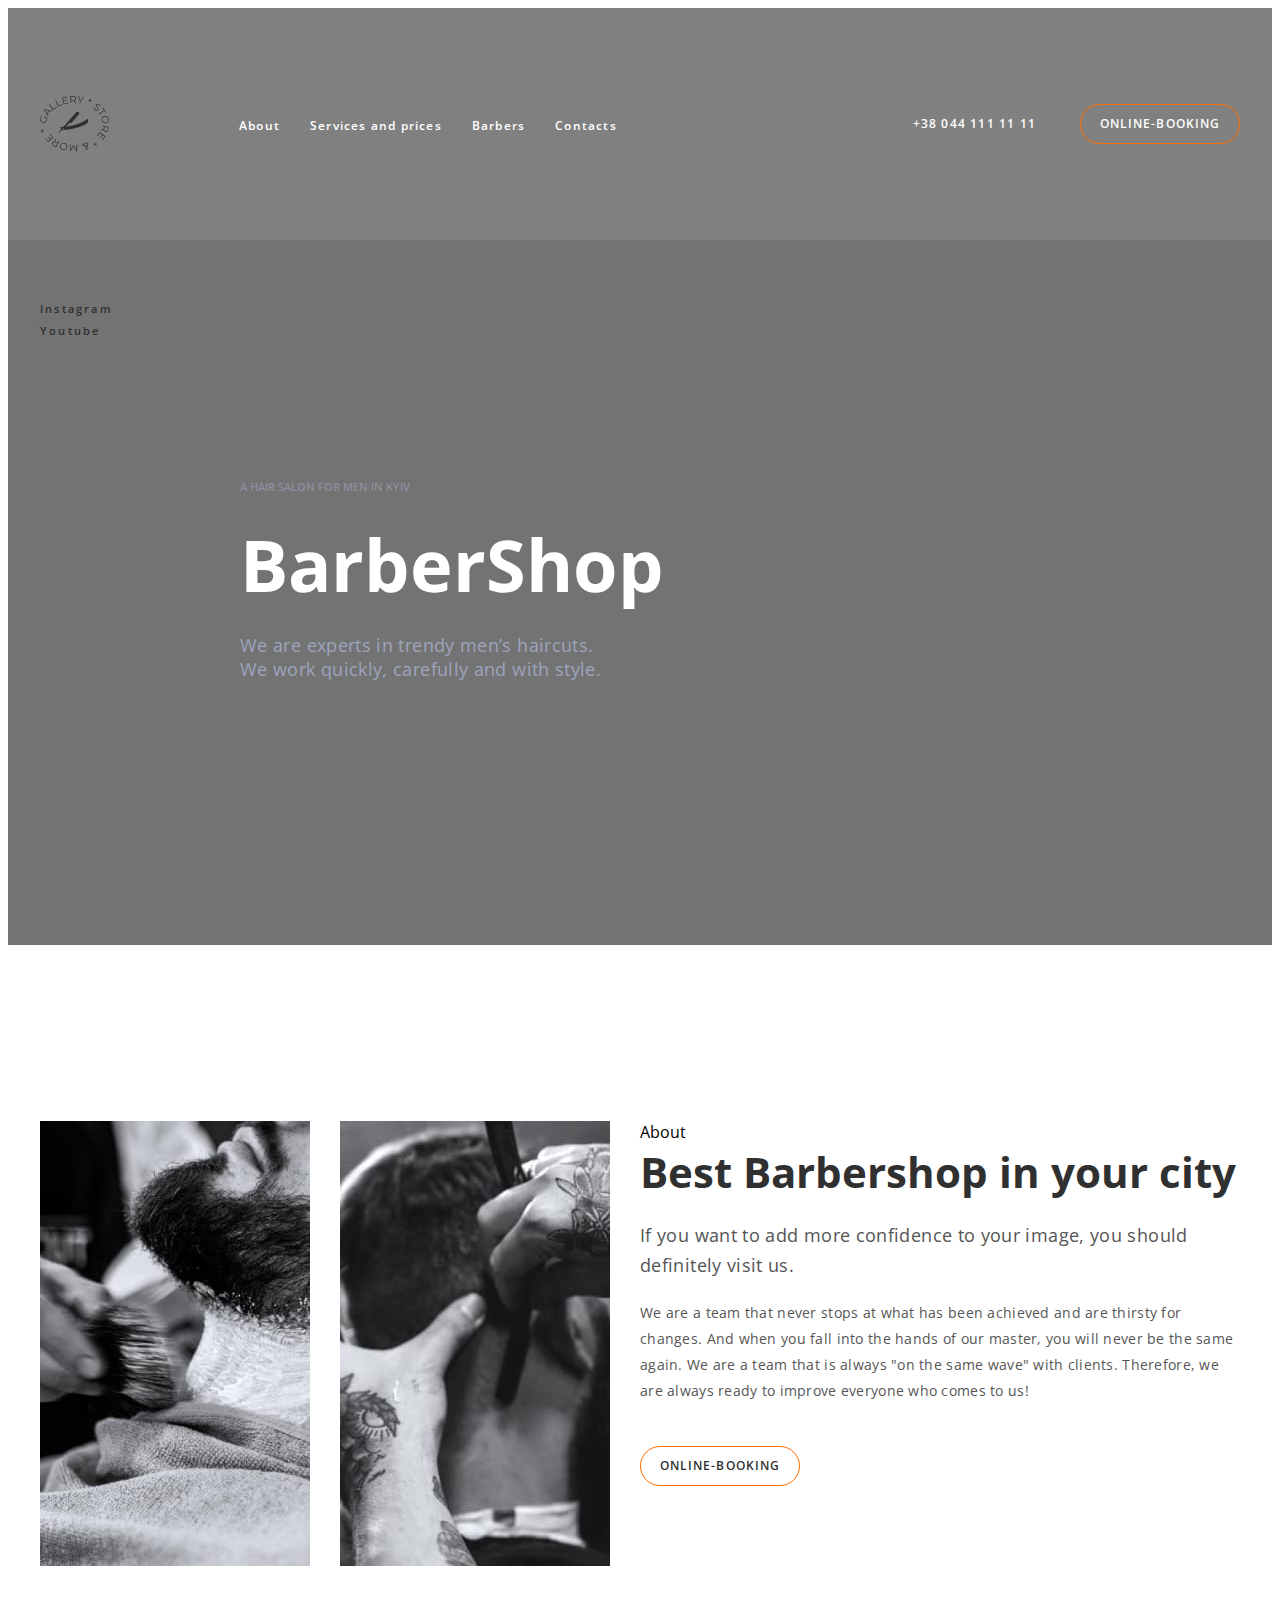
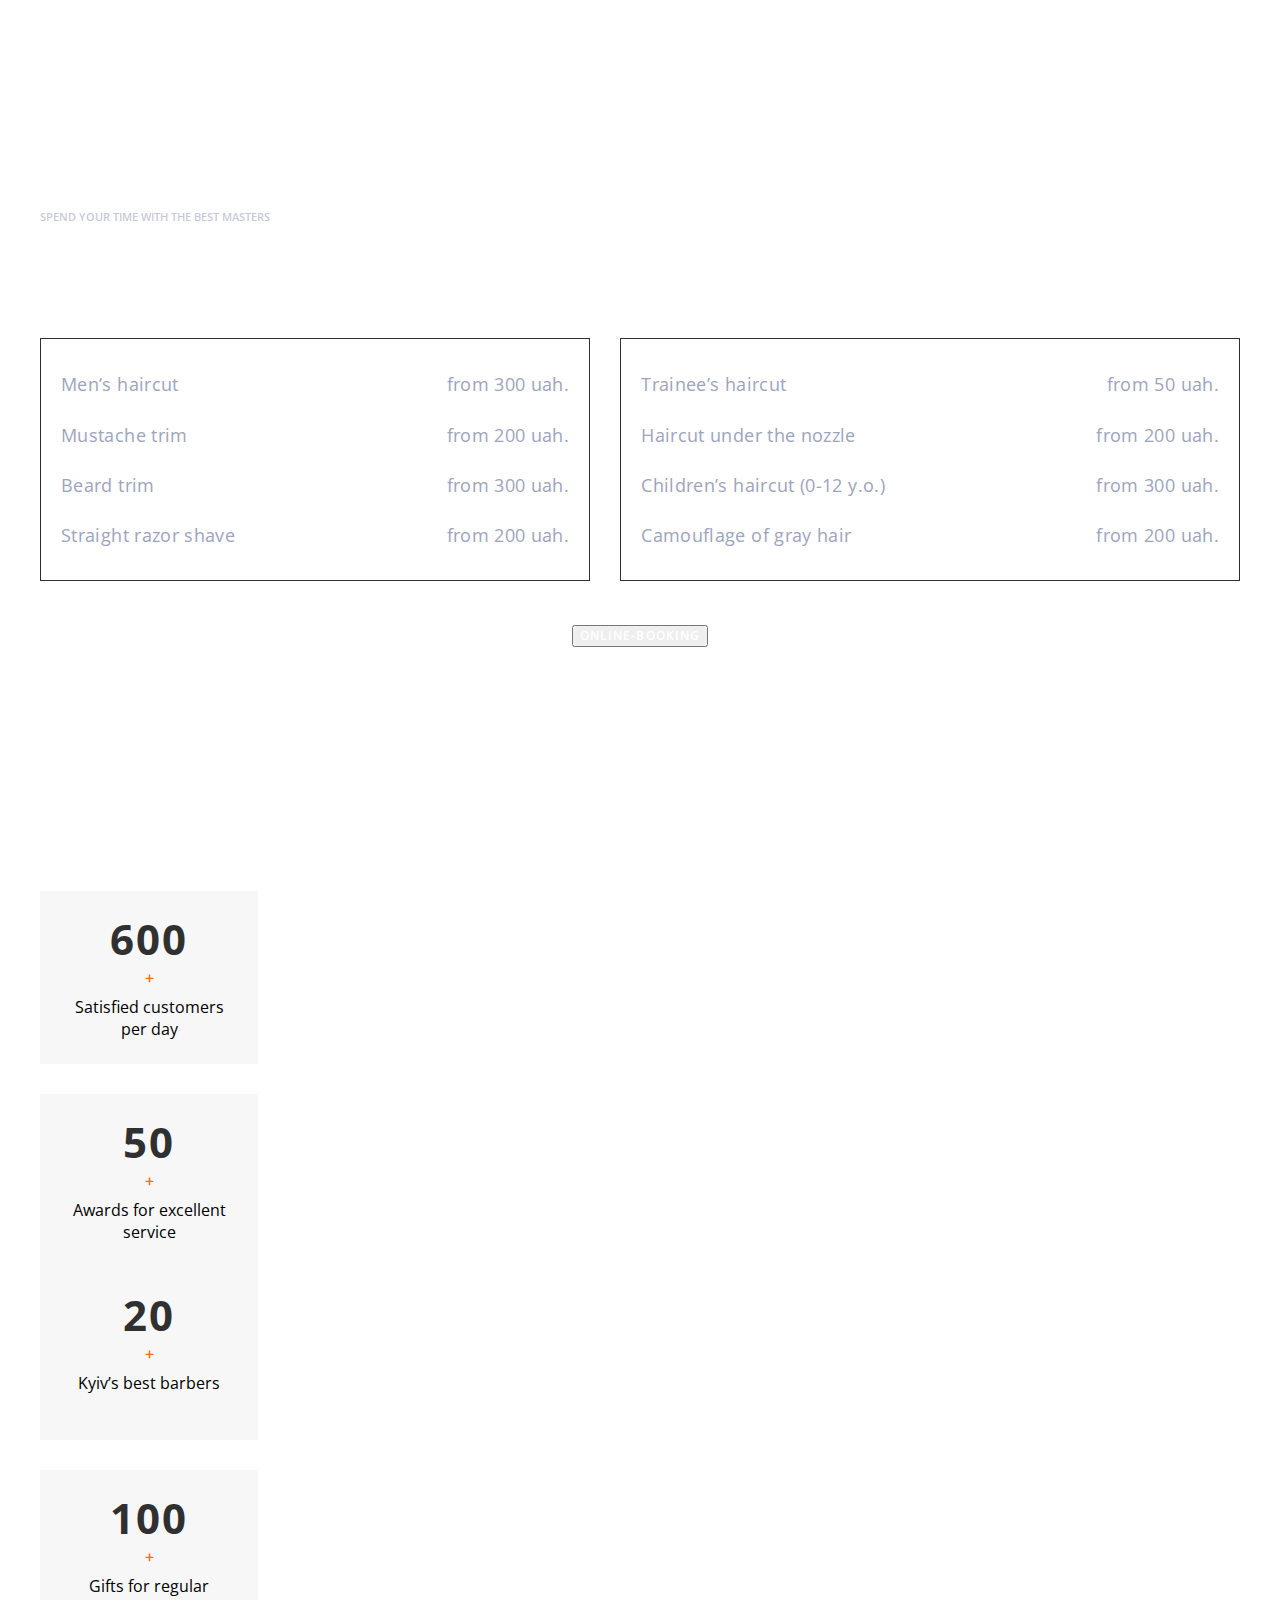
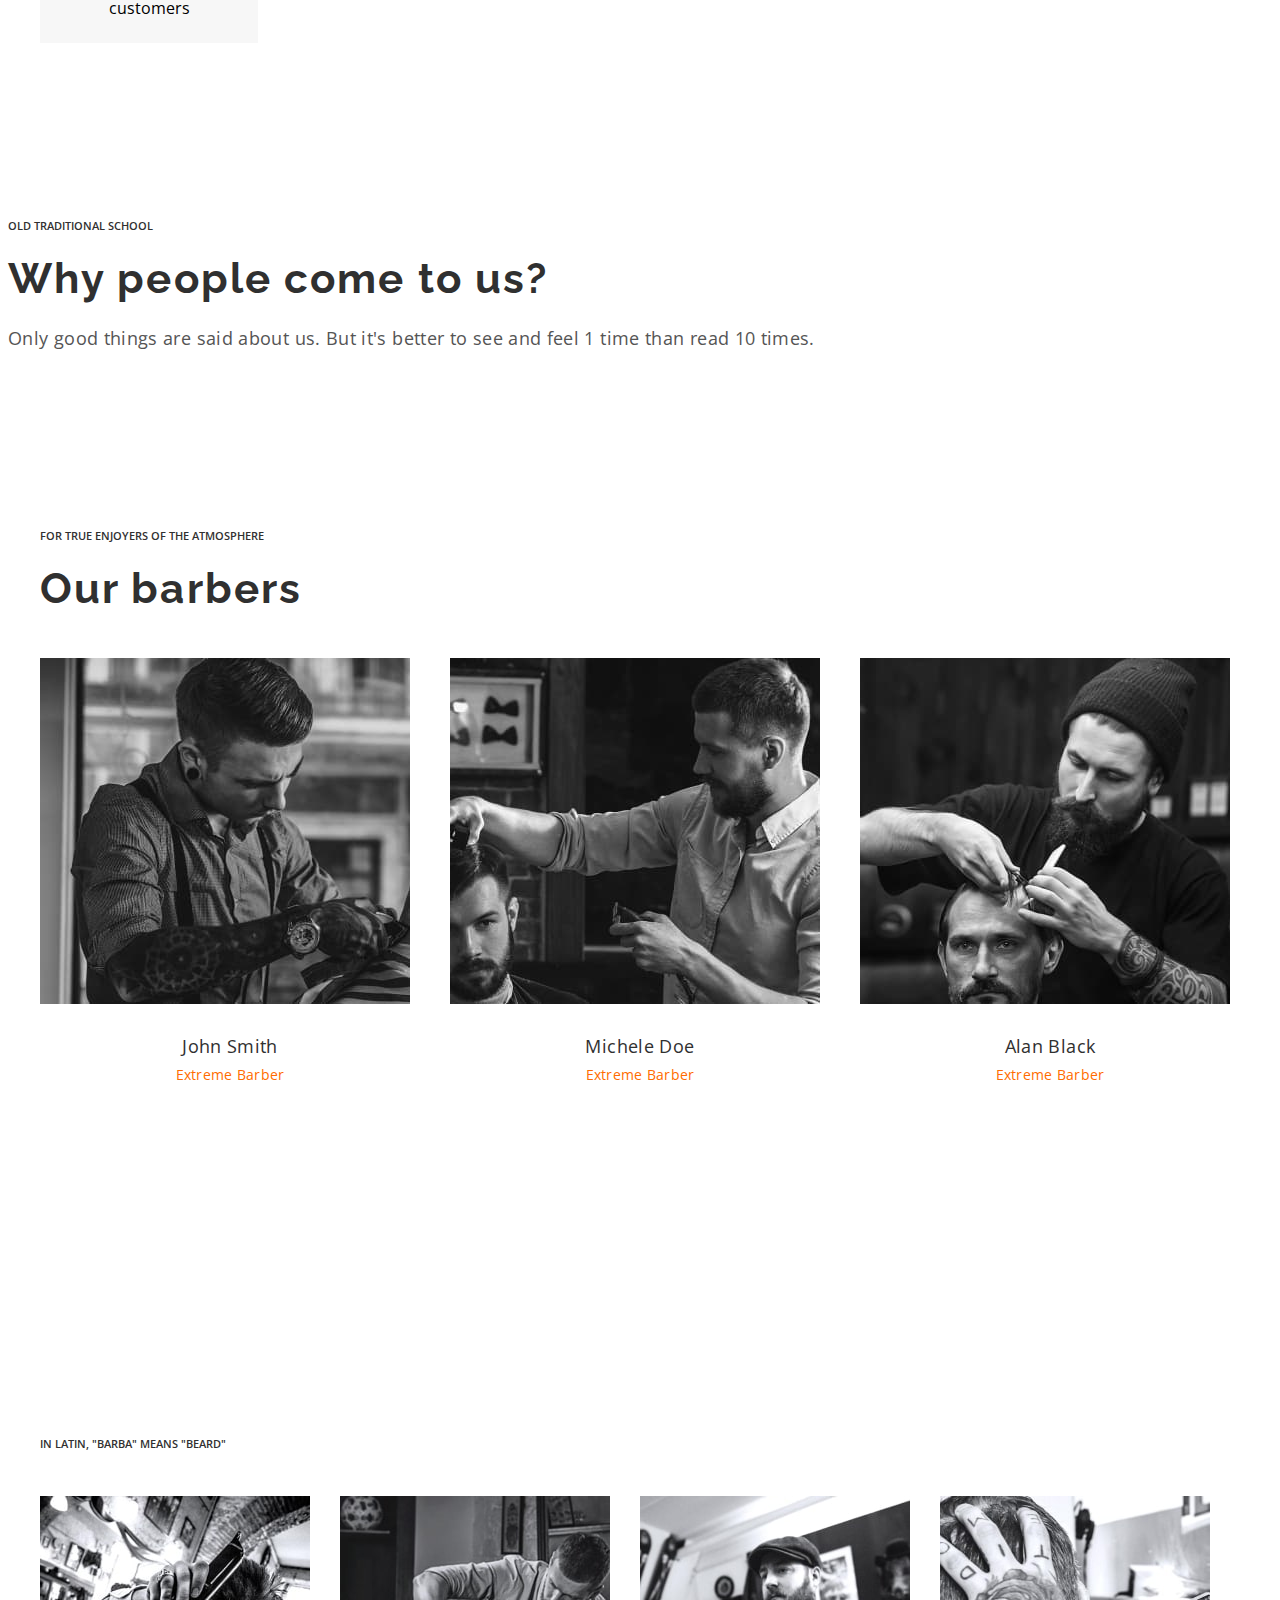
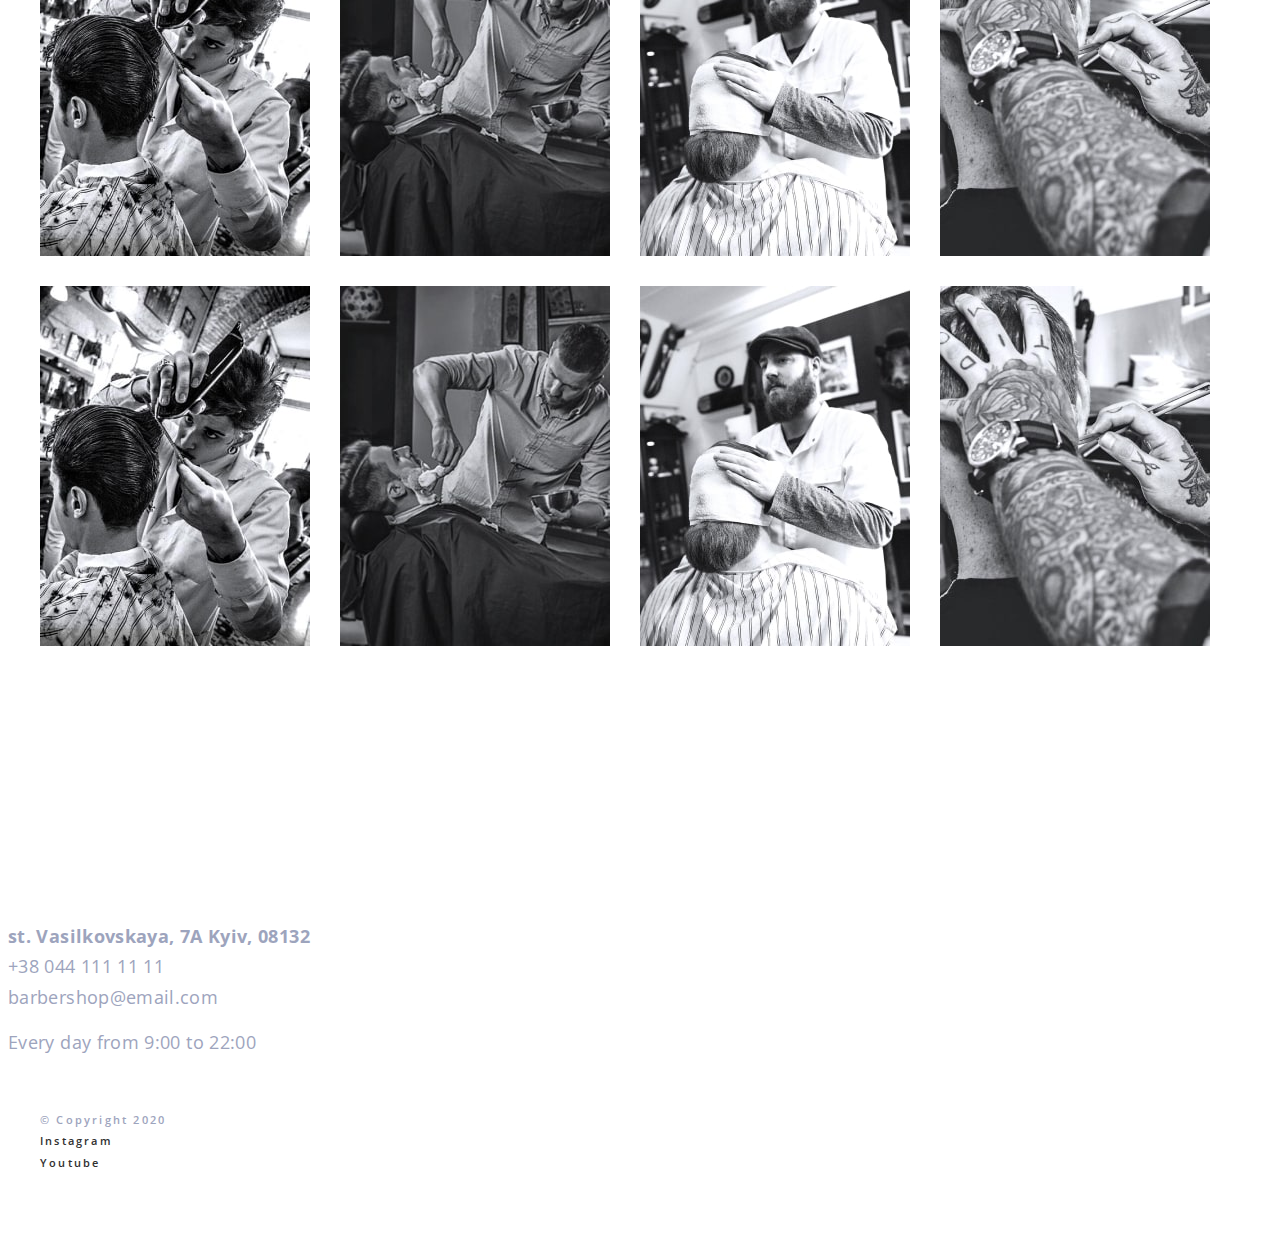
==== commit 37b6a366: "яна завершение 3 мод 2 занят" ====
--- a/index2.html
+++ b/index2.html
@@ -34,8 +34,10 @@
                     <li><a href="" class="header-link link">Contacts</a></li>
                 </ul>
             </nav>
+            <div class="header-contact">
              <a href="tel:+380441111111" class="header-tel link">+38 044 111 11 11</a>
-             <button type="button" class="header-btn btn">Online-booking</button>   
+             <button type="button" class="header-btn btn">Online-booking</button> 
+             </div>  
       </div>   
     </header>
 
@@ -64,6 +66,8 @@
                 <li class="about-items"><img src="./imeges/img1.jpg" alt="BarberShop cuts hair"></li>
                 <li class="about-items"><img src="./imeges/img2.jpg" alt="BarberShop works"></li>
             </ul>
+
+            <div class="about-wrap">
             <p class="about-pretitle .pre-title">About</p>
             <h2 class="about-title .title">Best Barbershop in your city</h2>
             <p class="about-after-title after-title">If you want to add more confidence to your image, you should definitely visit us.</p>
@@ -74,6 +78,9 @@
                 Therefore, we are always ready to improve everyone who comes to us!</p>
             <button type="button" class="about-btn btn">ONLINE-BOOKING</button>
             </div>
+            </div>
+            
+
 
         </section>
 
@@ -81,6 +88,8 @@
             <div class="container">
             <p class="prices-pre-title pre-title">Spend your time with the best masters</p>
             <h2 class="prices-title title">Services and prices</h2>
+
+            <div class="prices-list-wrap">
 
             <ul class="prices-list list ">
                 <li  class="prices-items">
@@ -118,6 +127,7 @@
                     <p class="prices-elem">from 200 uah.</p>
                 </li>
             </ul>
+            </div>
             <button type="button" class="prices-btn btn">Online-booking</button>
             </div>
 
@@ -175,15 +185,20 @@
             </ul>
             </div>
         </section>
+
         <section class="gallery">
             <div class="container">
             <p class="gallery-pre-title pre-title">In Latin, "barba" means "beard"</p>
             <h2 class="visually-hidden title">Gallery</h2>
             <ul class="gallery-list list">
-                <li><img src="./imeges/img6.jpg" alt="wors babers" width="270" height="360"></li>
-                <li><img src="./imeges/img7.jpg" alt="wors babers" width="270" height="360"></li>
-                <li><img src="./imeges/img8.jpg" alt="wors babers" width="270" height="360"></li>
-                <li><img src="./imeges/img9.jpg" alt="wors babers" width="270" height="360"></li>
+                <li class="gellery-item"><img src="./imeges/img6.jpg" alt="wors babers" width="270" height="360"></li>
+                <li class="gellery-item"><img src="./imeges/img7.jpg" alt="wors babers" width="270" height="360"></li>
+                <li class="gellery-item"><img src="./imeges/img8.jpg" alt="wors babers" width="270" height="360"></li>
+                <li class="gellery-item"><img src="./imeges/img9.jpg" alt="wors babers" width="270" height="360"></li>
+                <li class="gellery-item"><img src="./imeges/img6.jpg" alt="wors babers" width="270" height="360"></li>
+                <li class="gellery-item"><img src="./imeges/img7.jpg" alt="wors babers" width="270" height="360"></li>
+                <li class="gellery-item"><img src="./imeges/img8.jpg" alt="wors babers" width="270" height="360"></li>
+                <li class="gellery-item"><img src="./imeges/img9.jpg" alt="wors babers" width="270" height="360"></li>
             </ul>
             </div>
         </section>
--- a/css/style.css
+++ b/css/style.css
@@ -86,7 +86,7 @@
 }
 .title {
   font-family: "Raleway", sans-serif;
-  font-size: 72px;
+  font-size: 42px;
   line-height: 1.18;
   letter-spacing: 0.05em;
 }
@@ -114,12 +114,37 @@
   background-color: gray;
 }
 
+/* 3 мод 2 занят задаємо усьому хедер контейнеру флекс, не задаємо на утилит контейнер, тому що не всі контейнеру захочуть бути флекс */
+
+/* 3 мод 2 занят задаємо флекс батьківському елементу списку  */
+
+.header .container {
+  display: flex;
+  align-items: center;
+}
+
+.header-list {
+  display: flex;
+}
+
+/* мод 3 зан 2 задали марджан правий на батьківський елемент для лишек на все ли кроме последнего  */
+.header-list li + li {
+  margin-left: 30px;
+}
+
+/* .header-list > li:not(:last-child) {
+  margin-right: 30px;
+} */
+
 /* 3мод 1 зан - шаг 2 */
 /* задаем паддинг найвищ елементу */
 /* а у нас инлайновий - поєтому задаем дисплей блок  */
+
+/* отодвинули с помощью марджина лого от списка */
 .header-logo {
   padding: 32px 0;
   display: block;
+  margin-right: 130px;
 }
 .header-link {
   font-weight: 600;
@@ -134,6 +159,11 @@
   color: var(--accent-color);
 }
 
+/* создали батьківсь елемент для контактов хедер контакт і задайом ему автоматический маржин левій , чтобі отодвинуть наш елемент вправо  */
+
+.header-contact {
+  margin-left: auto;
+}
 .header-tel {
   font-weight: 600;
   font-size: 12px;
@@ -142,8 +172,18 @@
   color: var(--primary-link-color);
 }
 
+/*3 мод 2 занят  задати марджан между кнопкой и ссілкой задаю кнопке */
+
+/* доделіваем кнопку задаем бодер и бордер радиус, высоту и мин ширину и задний цвет, бекграунд транспарент чтобі просвечивалась - залн фон прозрачній   */
 .header-btn {
+  margin-left: 40px;
   color: #ffffff;
+  background-color: transparent;
+
+  border: 1px solid #ff6c00;
+  border-radius: 25px;
+  height: 40px;
+  min-width: 160px;
 }
 
 /* ------SECTION HERO---------- */
@@ -158,9 +198,23 @@
   background-color: #737373;
 }
 
+/* 3 мод 2 зад задаем флекс херо */
+.hero .container {
+  display: flex;
+}
+
+/* 3 мод 2 зан обьязательно задаем гроф , потому что правая часть будет расти в зависимости от контента b и сободного места   */
 .hero-right {
   padding: 184px 526px 208px 100px;
-}
+  flex-grow: 1;
+}
+
+/* 3 мод 2 зан мы задаем фиксир ширину которая всегда должна быть  */
+
+.hero-list {
+  width: 100px;
+}
+
 .hero-pre-title {
   color: rgba(157, 164, 189, 0.6);
   margin-bottom: var(--main-margin);
@@ -191,8 +245,25 @@
 }
 
 /* ------ABOUT---------- */
-
+/* контейнеру ебаут флекс */
 /* 3 мод 1 зан шаг 5 отріваем засчет внтреннпадинга вот єтот белій промежуток в контейнере делаем єто на классе ебаут  */
+
+/* 3 мод 2 задан задаем марджин между картинками */
+.about .container {
+  display: flex;
+}
+
+.list-about {
+  display: flex;
+}
+
+.about-items:not(:last-child) {
+  margin-right: 30px;
+}
+
+.about-wrap {
+  margin-left: 30px;
+}
 
 .about {
   padding: 120px 0;
@@ -204,6 +275,7 @@
 .about-title {
   color: var(--primary-header-color);
   margin-bottom: var(--main-margin);
+  font-size: 42px;
 }
 .about-after-title {
   color: #555555;
@@ -218,6 +290,12 @@
 }
 .about-btn {
   color: #303030;
+  background-color: transparent;
+
+  border: 1px solid #ff6c00;
+  border-radius: 25px;
+  height: 40px;
+  min-width: 160px;
 }
 
 /* ------PRICES---------- */
@@ -231,6 +309,12 @@
 
 .prices {
   padding: 12px 0;
+}
+
+/* делаем промежут геп между списками в флекс контейнере */
+.prices-list-wrap {
+  display: flex;
+  gap: 30px;
 }
 .prices-pre-title {
   color: rgba(157, 164, 189, 0.6);
@@ -242,14 +326,25 @@
   margin-bottom: 44px;
 }
 
+/* 3 урок 2 занятие задаем возможность елементам рости , потому что флекс их уменьшил */
 .prices-list {
   border: 1px solid #303030;
   padding: 30px 20px;
-}
-
-.prices-elem {
-  margin-bottom: var(--main-margin);
-}
+  flex-grow: 1;
+}
+
+/* 3 зан 2 урок задаю ли флекс и джастифай контентспейс битвин использ, чтобі рассунуть цену и наименование к краям 
+2)обнуляет крайний марджан с помощтю ласт чайлд */
+.prices-items {
+  margin-bottom: var(--main-margin);
+  display: flex;
+  justify-content: space-between;
+}
+
+.prices-items:last-child {
+  margin-bottom: 0px;
+}
+
 .prices-elem {
   font-size: 18px;
   line-height: 1.67;
@@ -281,6 +376,21 @@
   text-align: center;
 }
 
+/* 3 мод 2 занят задать юл флекс а также ширину  */
+.benefits-list {
+  display: flex;
+  flex-wrap: wrap;
+  width: 370px;
+}
+
+.benefits-items:nth-child(2n + 1) {
+  margin-right: 30px;
+}
+
+.benefits-items:nth-child(2n) {
+  margin-top: 30px;
+}
+
 .benefits-items > span {
   font-weight: 700;
   font-size: 42px;
@@ -312,6 +422,7 @@
 
 /* ------------BEARBERS----------- */
 /* 3 мод 1 занят - 7 шаг, тоже самое что и в 6  */
+
 .barbers {
   padding: 120px 0px;
 }
@@ -324,6 +435,18 @@
 .barbers-title {
   color: var(--primary-header-color);
   padding-bottom: 44px;
+}
+
+/* 3 мод 2 занят как делать сетку 1. ставим во флекс список 2. задаем ширину елементам c помощью кальк - барберс айтемс, (або флекс базис) задаем марджин райт */
+.barbers-list {
+  display: flex;
+}
+
+.barbers-items:not(:last-child) {
+  margin-right: 30px;
+}
+.barbers-items {
+  flex-basis: calc((100% - 60px) / 3);
 }
 
 .barbers-name {
@@ -353,6 +476,19 @@
   margin-bottom: 44px;
 }
 
+/* сетка: ставим наш список во флекс - в рядок картнкки,2.чтобы картинки не вылазили за границы нашего контейнера ставим видз через кальк 3задаем на елементи марджин лефт и боттон,задаем - марджани  для батькывс елемента */
+
+.gallery-list {
+  display: flex;
+  flex-wrap: wrap;
+  margin-left: -30px;
+  margin-bottom: -30px;
+}
+.gellery-item {
+  width: calc ((100% -120px)/4);
+  margin-left: 30px;
+  margin-bottom: 30px;
+}
 /* -------------------FORM-------- */
 .form-title {
   color: var(--secondary-header-color);
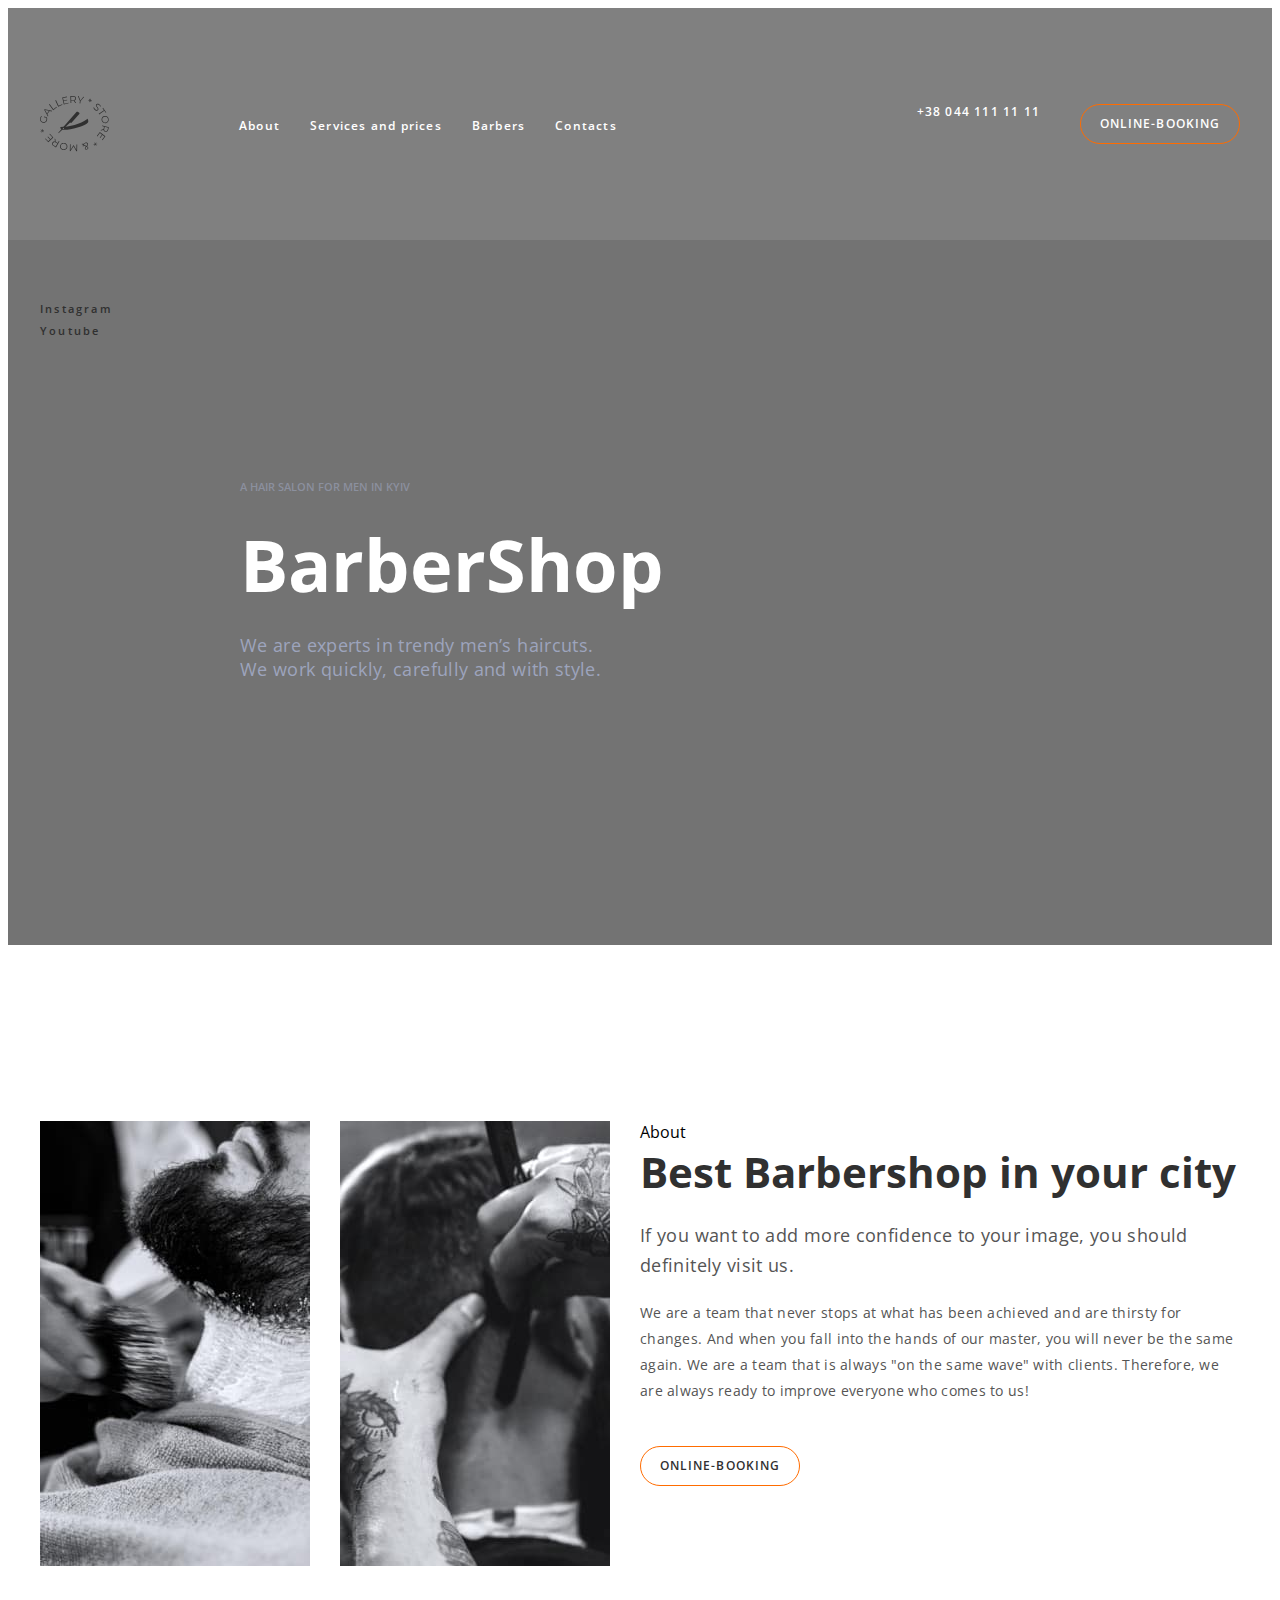
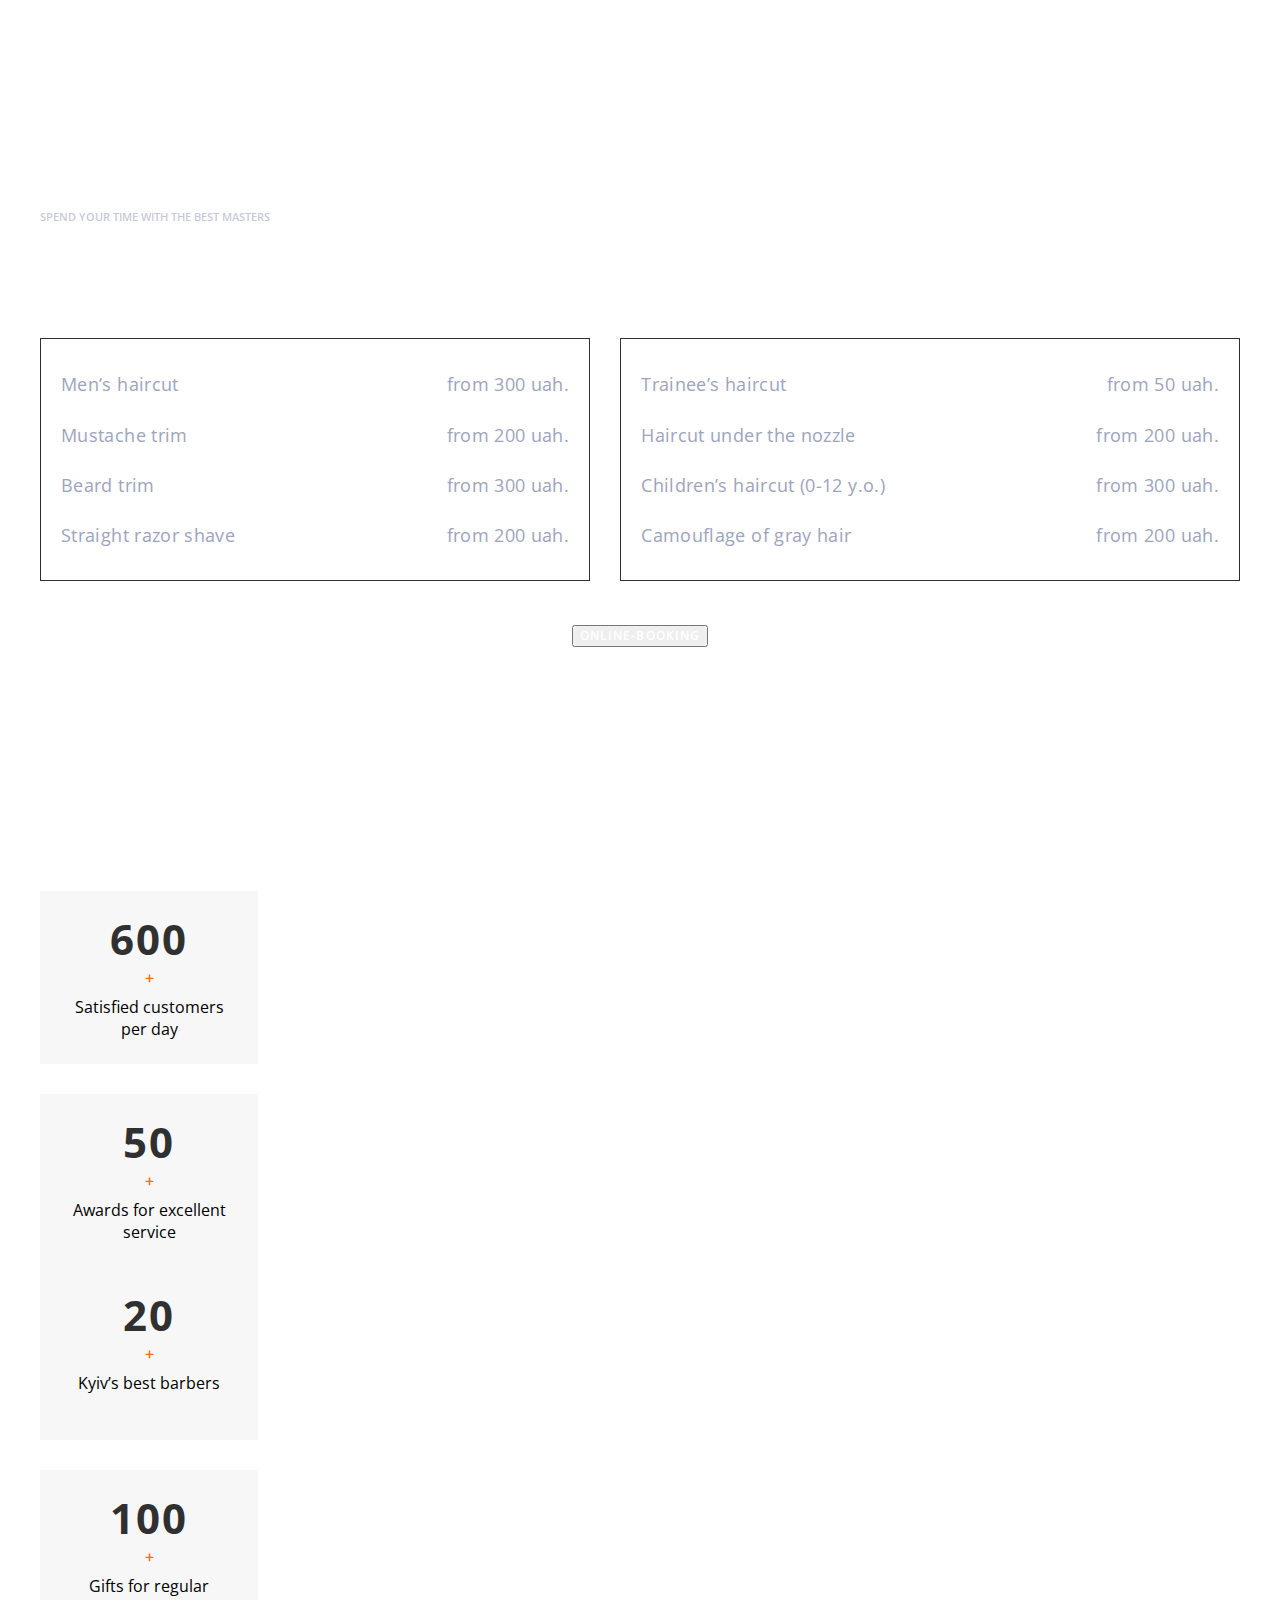
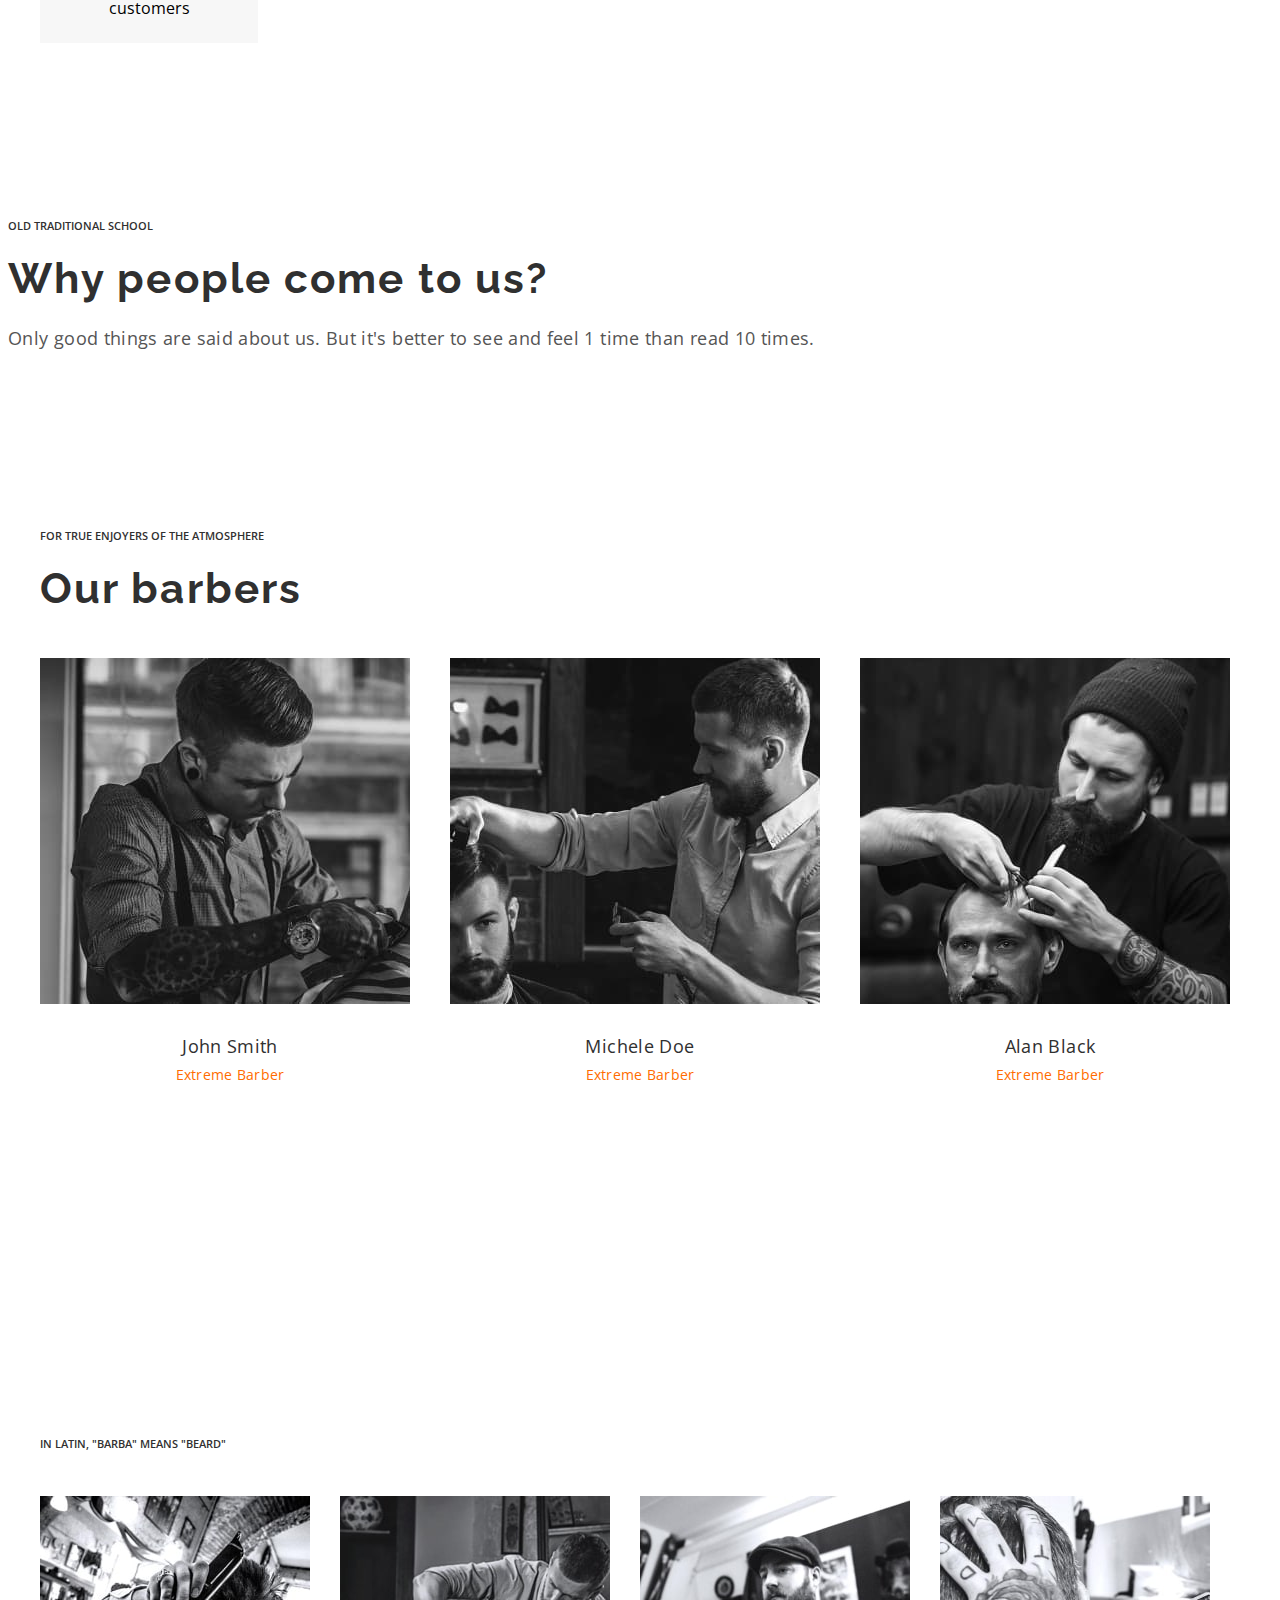
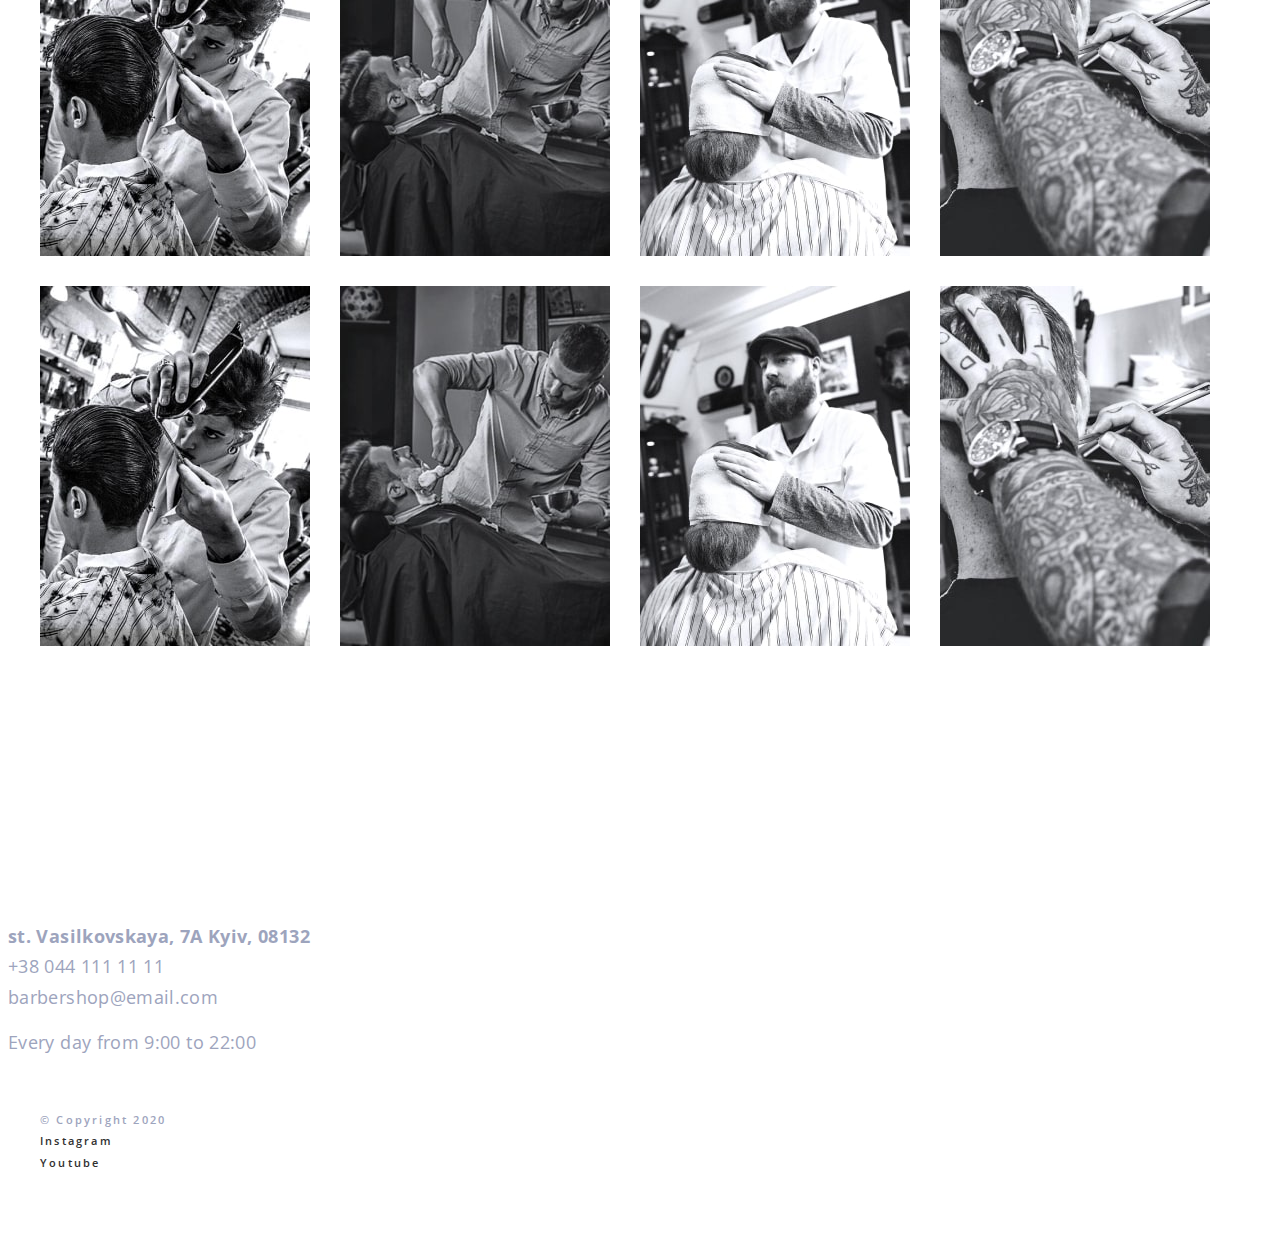
==== commit a5d5e8e5: "яна кммит" ====
--- a/index2.html
+++ b/index2.html
@@ -34,11 +34,13 @@
                     <li><a href="" class="header-link link">Contacts</a></li>
                 </ul>
             </nav>
+
             <div class="header-contact">
              <a href="tel:+380441111111" class="header-tel link">+38 044 111 11 11</a>
              <button type="button" class="header-btn btn">Online-booking</button> 
              </div>  
       </div>   
+
     </header>
 
 
--- a/css/style.css
+++ b/css/style.css
@@ -123,7 +123,8 @@
   align-items: center;
 }
 
-.header-list {
+.header-list,
+.header-contact {
   display: flex;
 }
 
@@ -489,6 +490,7 @@
   margin-left: 30px;
   margin-bottom: 30px;
 }
+
 /* -------------------FORM-------- */
 .form-title {
   color: var(--secondary-header-color);
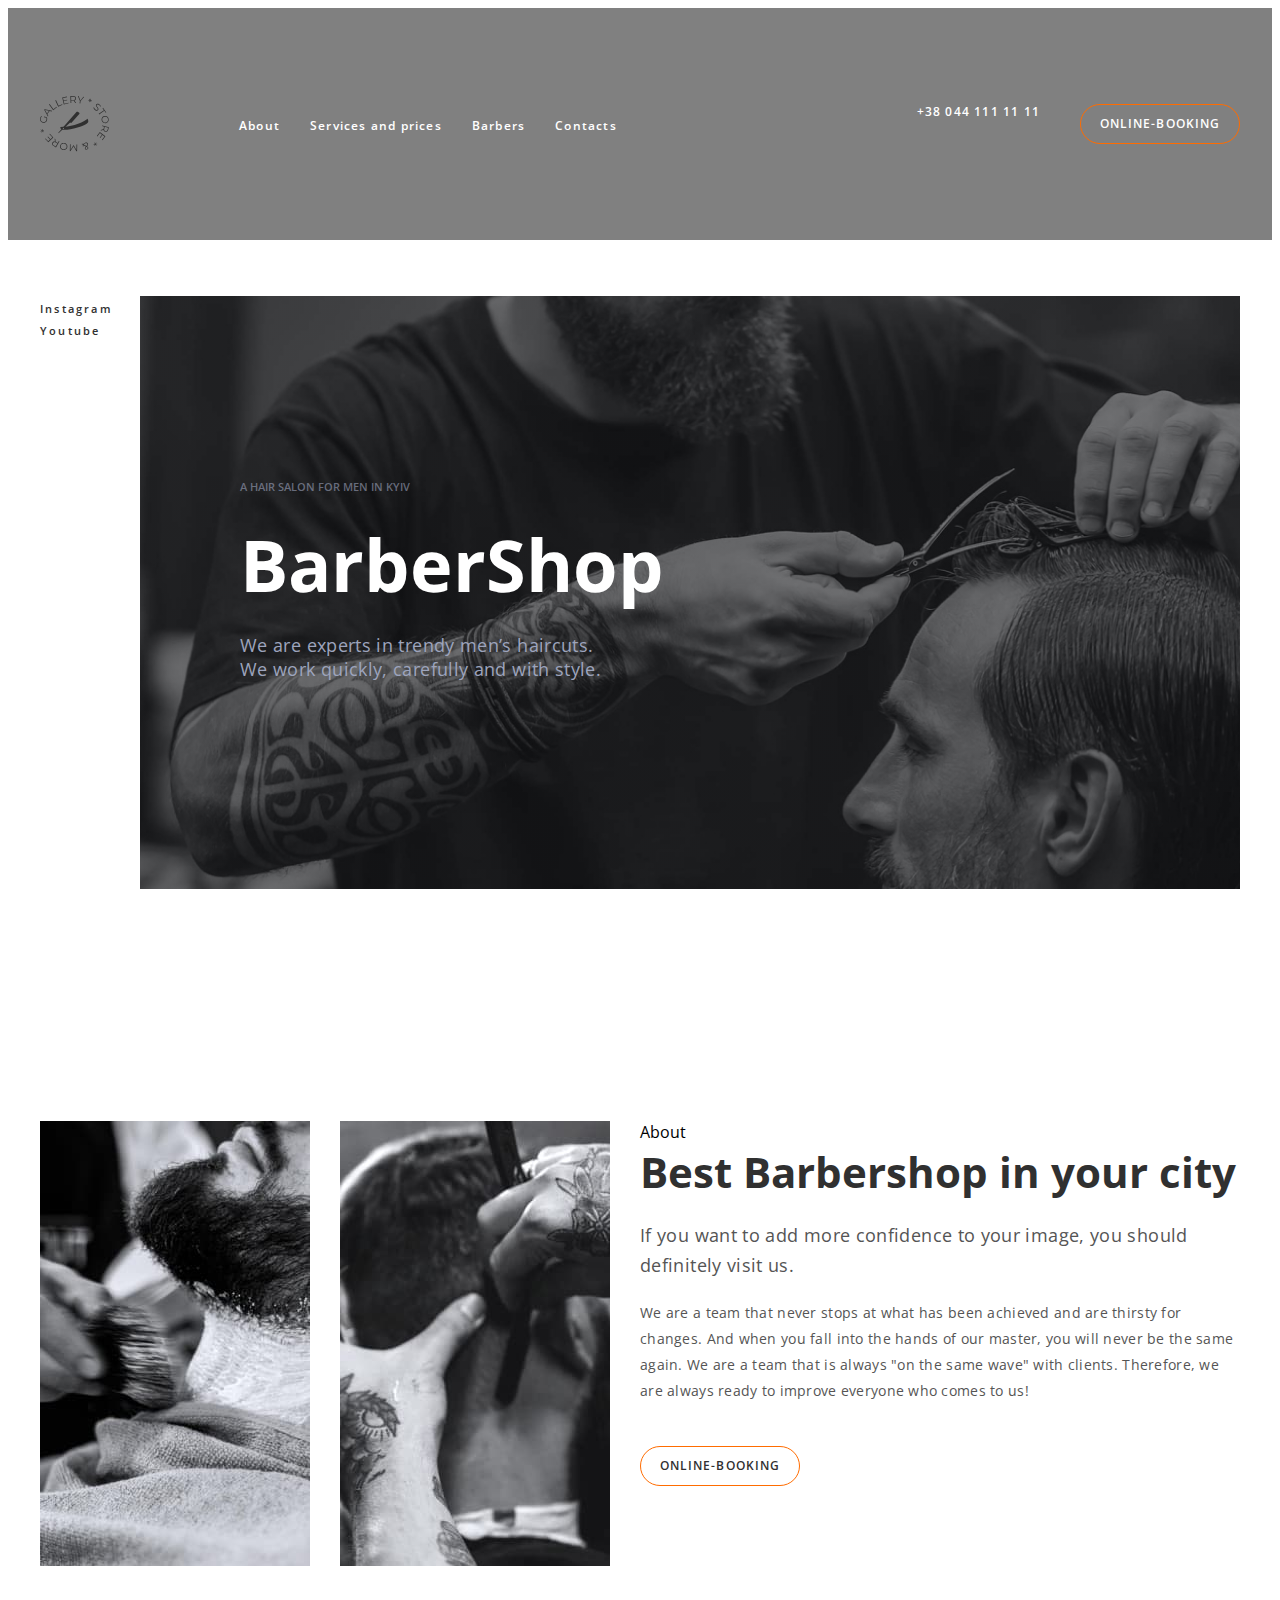
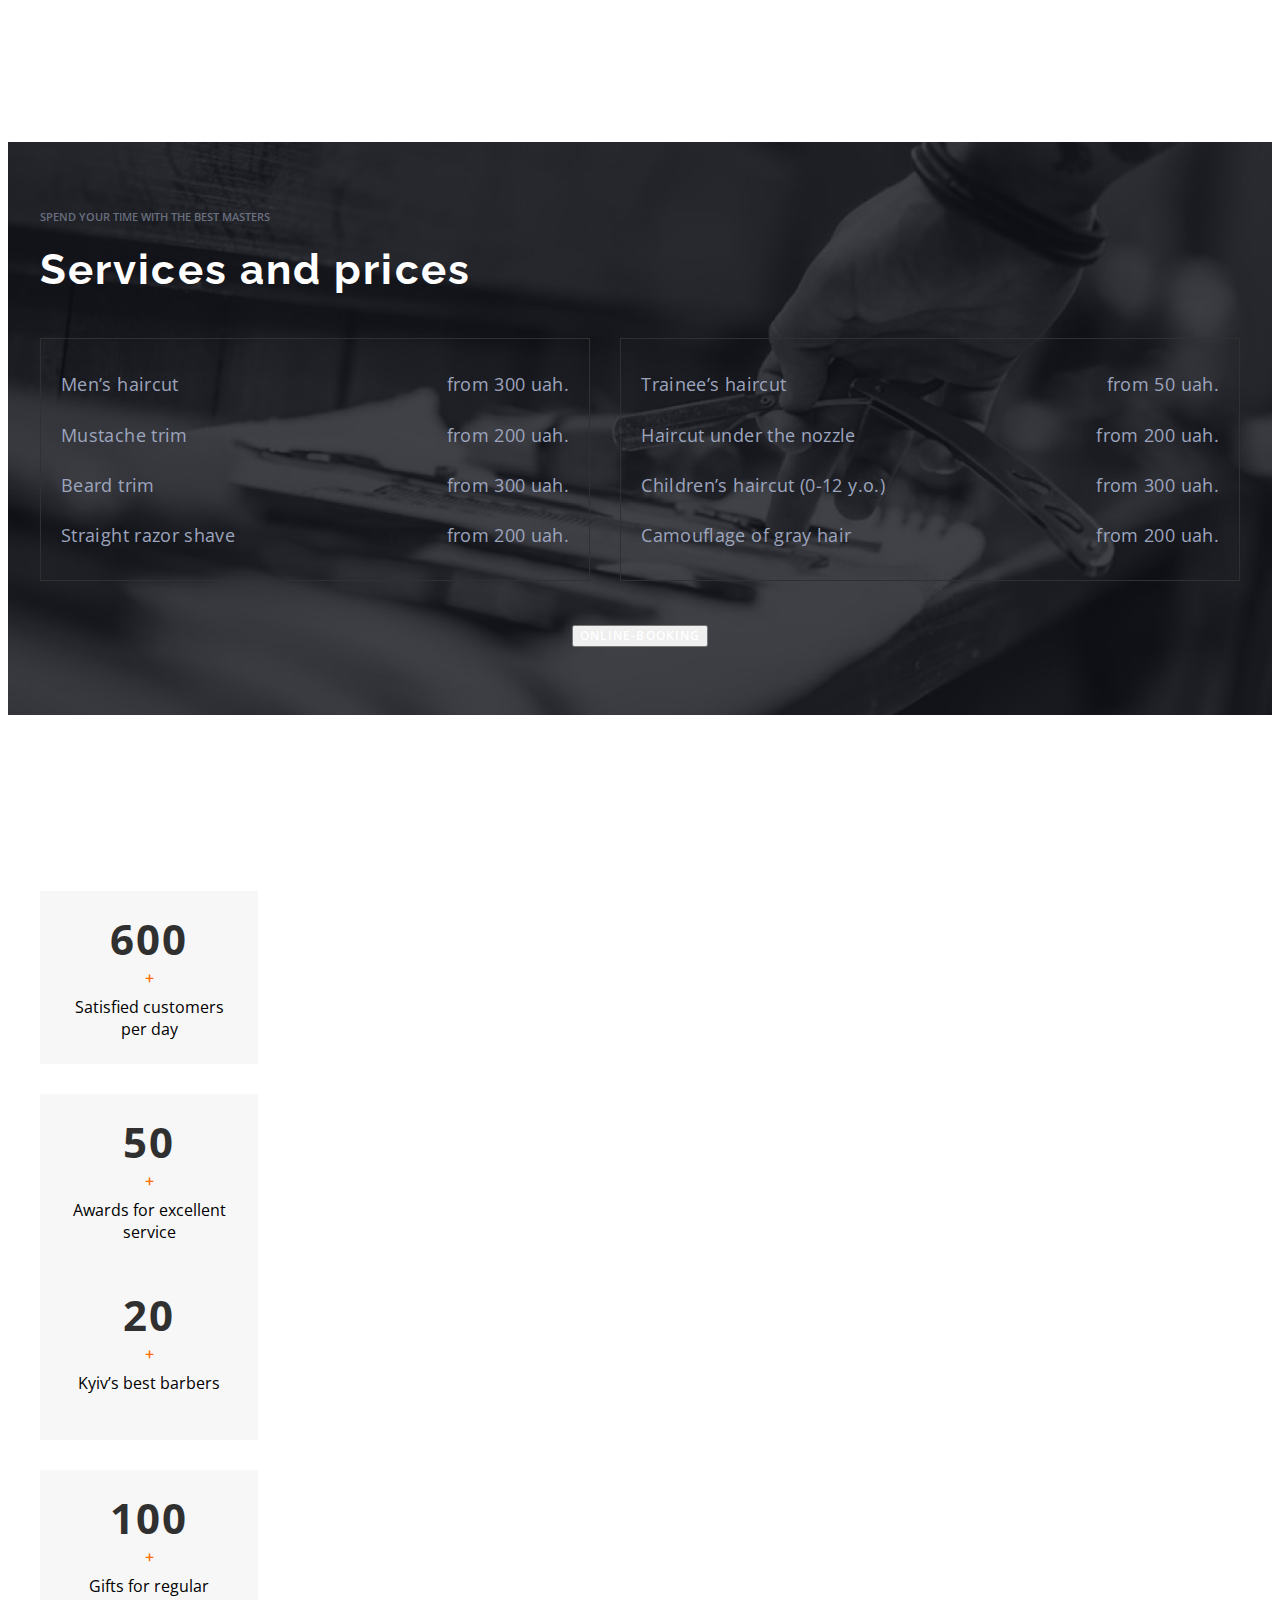
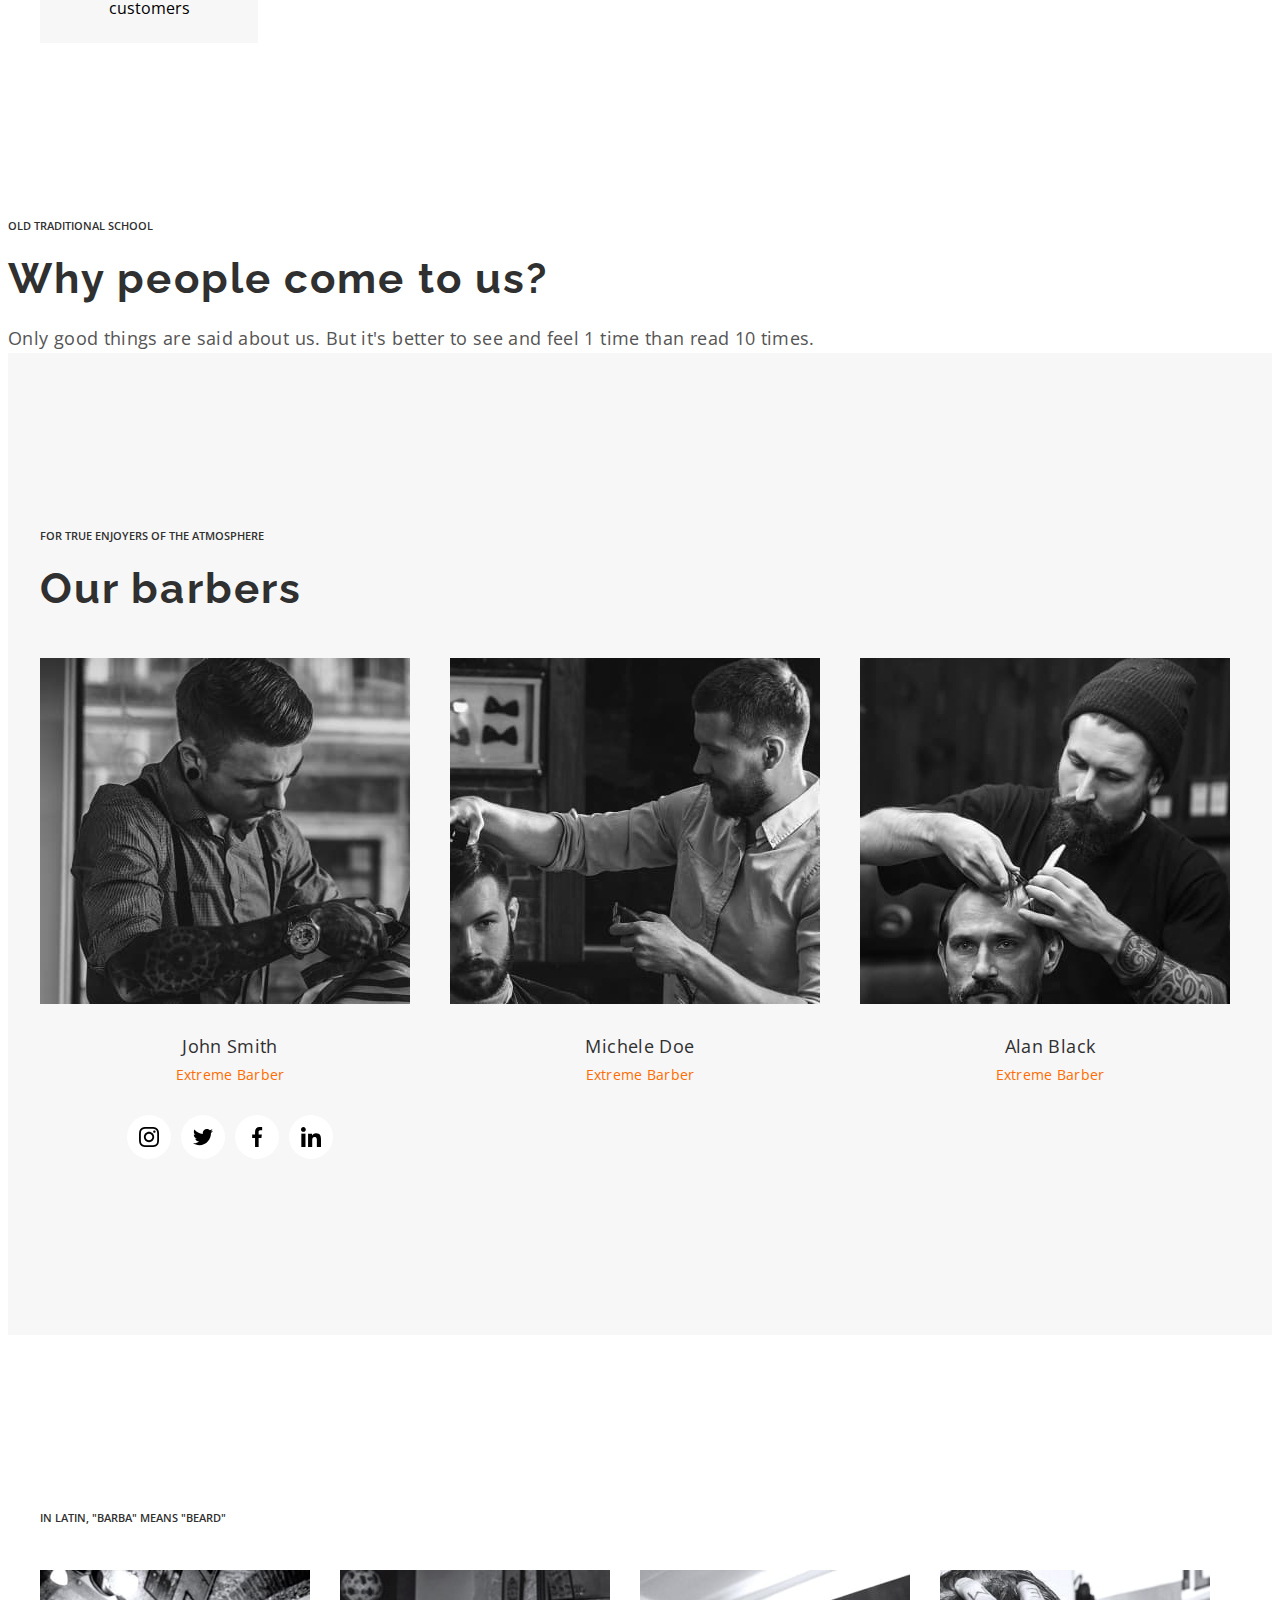
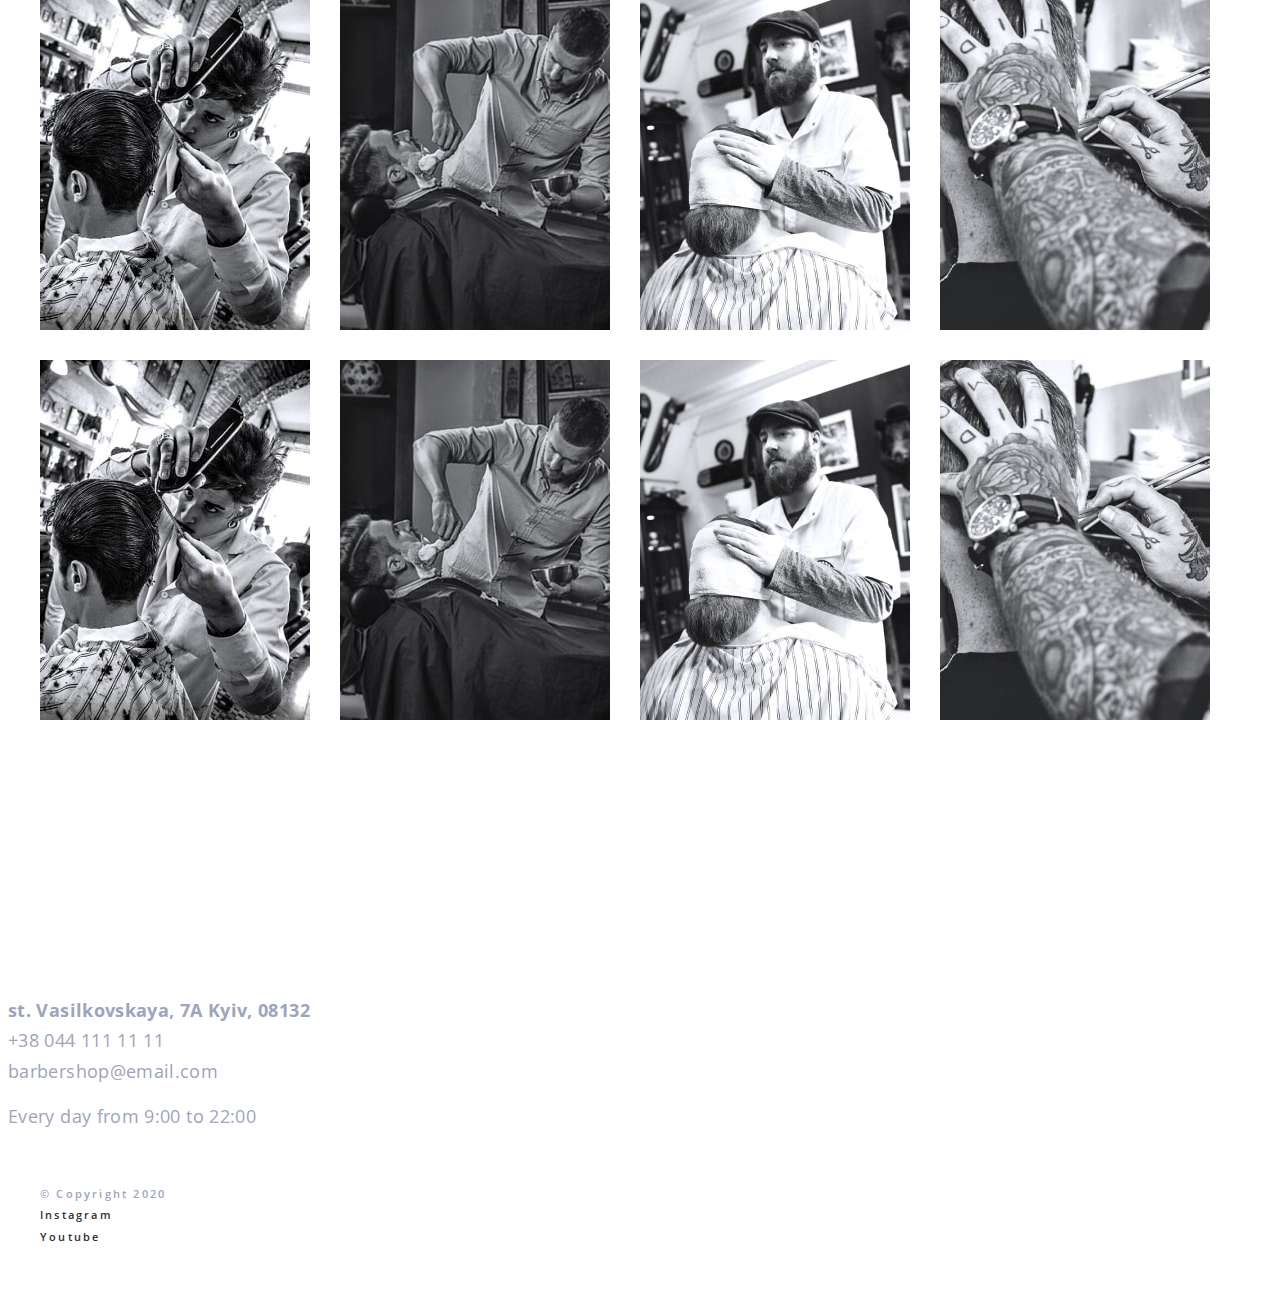
==== commit 975848f2: "Яна 4 занятие" ====
--- a/index2.html
+++ b/index2.html
@@ -166,14 +166,45 @@
 
         <section class="barbers">
             <div class="container">
-            <p class="barbers-pre-title pre-title">For true enjoyers of the atmosphere</p>
+           <p class="barbers-pre-title pre-title">For true enjoyers of the atmosphere</p>
             <h2 class="barbers-title title">Our barbers</h2>
             <ul class="barbers-list list">
                 <li class="barbers-items">
                     <img src="./imeges/img3.jpg" alt="our barbers" width="370" height="346">
                     <h3 class="barbers-name">John Smith</h3>
                     <p class="barbers-info">Extreme Barber</p>
-                </li>
+
+<ul class="barbers-soc-list list">
+
+  <li class="barbers-soc-items"><a href="#" class="barbers-soc-link link">
+          <svg width="20" height="20"
+        class="barbers-soc-icons">
+            <use href=".//imeges/icons.svg.svg#icon-instagram"></use>
+        </svg>
+    </a></li>
+
+    <li class="barbers-soc-items"><a href="#" class="barbers-soc-link link">
+          <svg width="20" height="20"
+        class="barbers-soc-icons">
+            <use href=".//imeges/icons.svg.svg#icon-twitter"></use>
+        </svg>
+    </a></li>
+
+     <li class="barbers-soc-items"><a href="#" class="barbers-soc-link link">
+          <svg width="20" height="20"
+        class="barbers-soc-icons">
+            <use href=".//imeges/icons.svg.svg#icon-facebook"></use>
+        </svg>
+    </a></li>
+
+     <li class="barbers-soc-items"><a href="#" class="barbers-soc-link link">
+          <svg width="20" height="20"
+        class="barbers-soc-icons">
+            <use href=".//imeges/icons.svg.svg#icon-linkedin"></use>
+        </svg>
+    </a></li>
+    
+</ul>                </li>
                 <li class="barbers-items">
                     <img src="./imeges/img4.jpg" alt="our barbers" width="370" height="346">
                     <h3 class="barbers-name">Michele Doe</h3>
--- a/css/style.css
+++ b/css/style.css
@@ -195,9 +195,6 @@
 /* виносимо общий марджин между едеменами в змінну, а також задаємо марджин боттон всем елементам в єтом контейнере - херо при тайтл, херо тайтл   */
 
 /* херо текст задаем макс видс - чтобі разбить на 2 строчки */
-.hero {
-  background-color: #737373;
-}
 
 /* 3 мод 2 зад задаем флекс херо */
 .hero .container {
@@ -208,6 +205,16 @@
 .hero-right {
   padding: 184px 526px 208px 100px;
   flex-grow: 1;
+  background-image: linear-gradient(
+      rgba(25, 28, 38, 0.2),
+      rgba(25, 28, 38, 0.2)
+    ),
+    url(../imeges/barber-bcg.jpg);
+
+  background-size: cover;
+  background-position: center;
+  background-repeat: no-repeat;
+  background-color: #303030;
 }
 
 /* 3 мод 2 зан мы задаем фиксир ширину которая всегда должна быть  */
@@ -310,6 +317,13 @@
 
 .prices {
   padding: 12px 0;
+  background-image: url(../imeges/img_trans.png);
+  background-color: #111319;
+  background-repeat: no-repeat;
+  background-size: cover;
+  background-position: center;
+  max-width: 1600px;
+  margin: 0 auto;
 }
 
 /* делаем промежут геп между списками в флекс контейнере */
@@ -426,7 +440,47 @@
 
 .barbers {
   padding: 120px 0px;
-}
+  background-color: #f7f7f7;
+}
+
+.barbers-soc-list {
+  display: flex;
+  justify-content: center;
+  align-items: center;
+}
+
+.barbers-soc-items {
+  width: 44px;
+  height: 44px;
+}
+
+.barbers-soc-items:not(:last-child) {
+  margin-right: 10px;
+}
+
+.barbers-soc-link {
+  width: 100%;
+  height: 100%;
+  background-color: #fff;
+  display: flex;
+  border-radius: 50%;
+  justify-content: center;
+  align-items: center;
+  color: #000;
+}
+
+.barbers-soc-link:hover {
+  background-color: #000;
+  color: var(--accent-color);
+}
+
+.barbers-soc-icons {
+  fill: currentColor;
+}
+
+/* .barbers-soc-link:hover .barbers-soc-icons {
+  fill: #ff6c00;
+} */
 
 .barbers-pre-title {
   color: #303030;
@@ -467,6 +521,7 @@
   text-align: center;
   letter-spacing: 0.02em;
   color: var(--accent-color);
+  margin-bottom: 30px;
 }
 /* -------------------GALLERY-------- */
 .gallery {
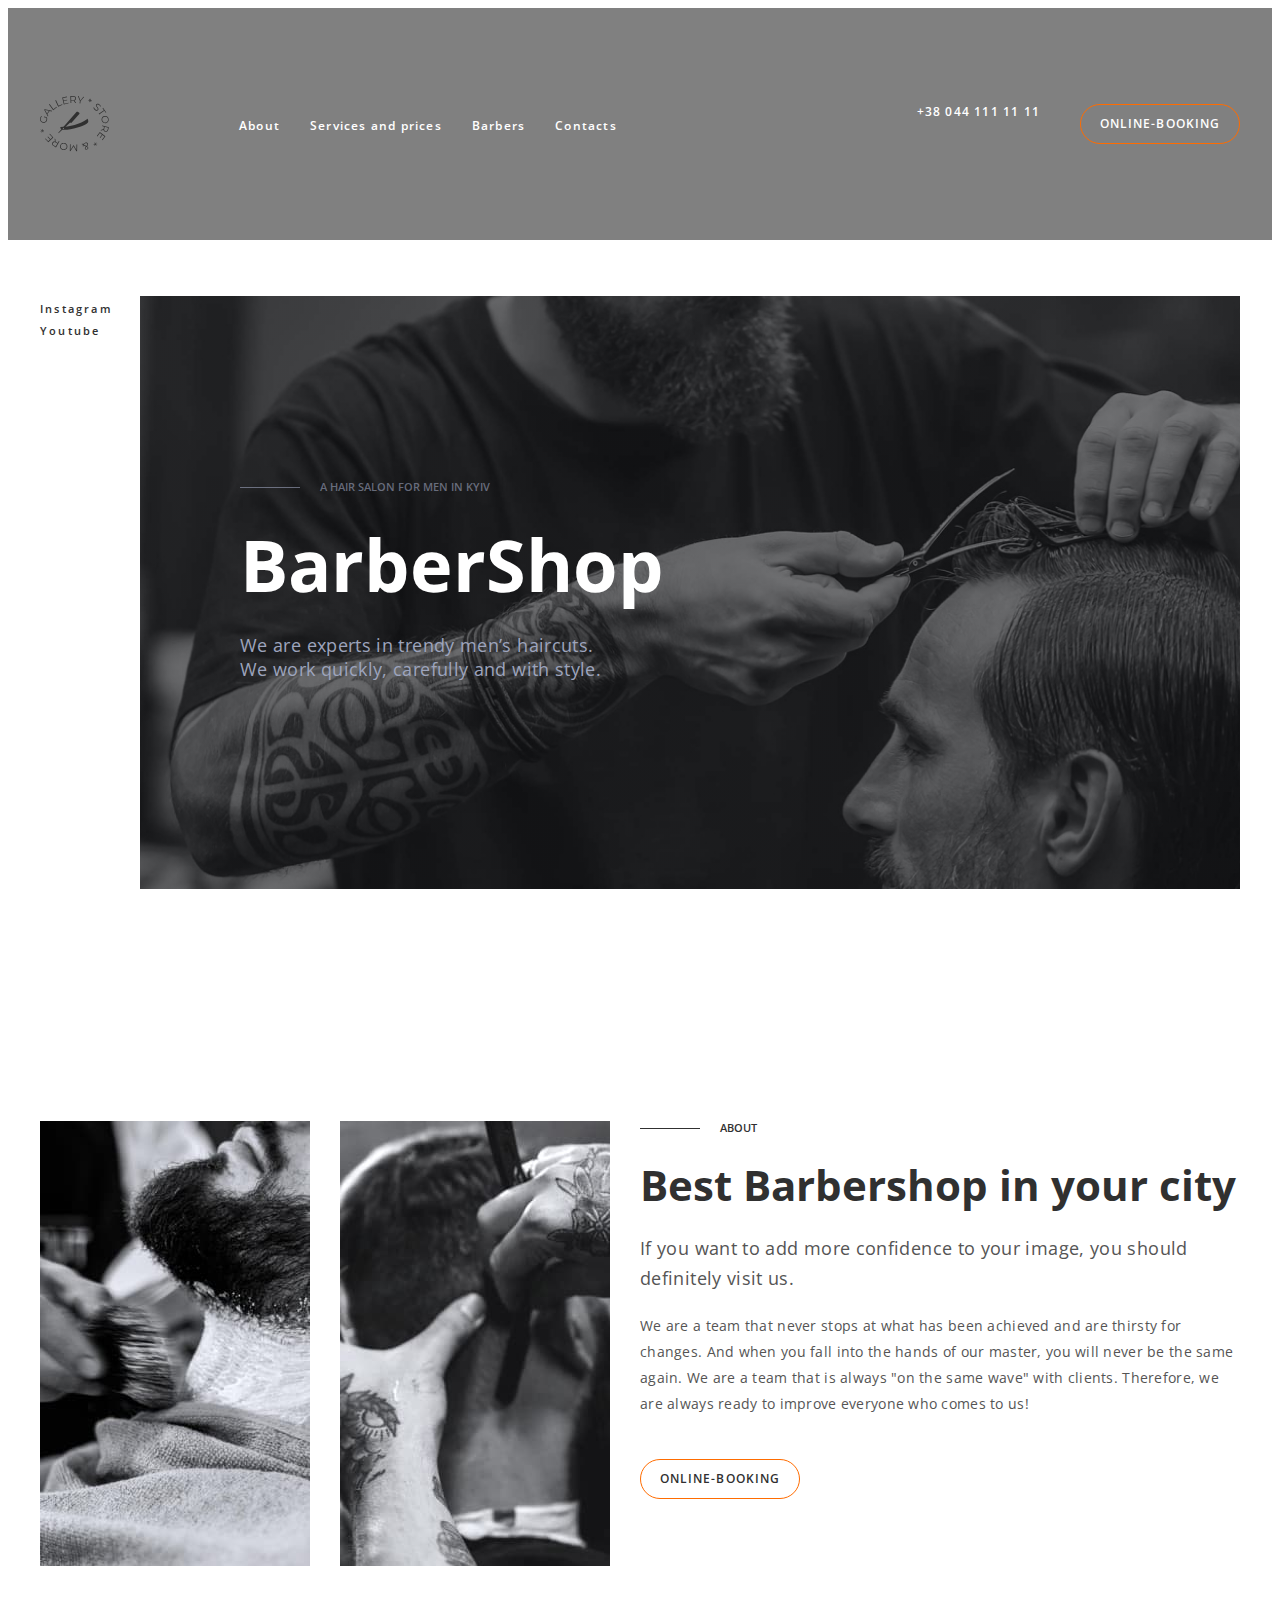
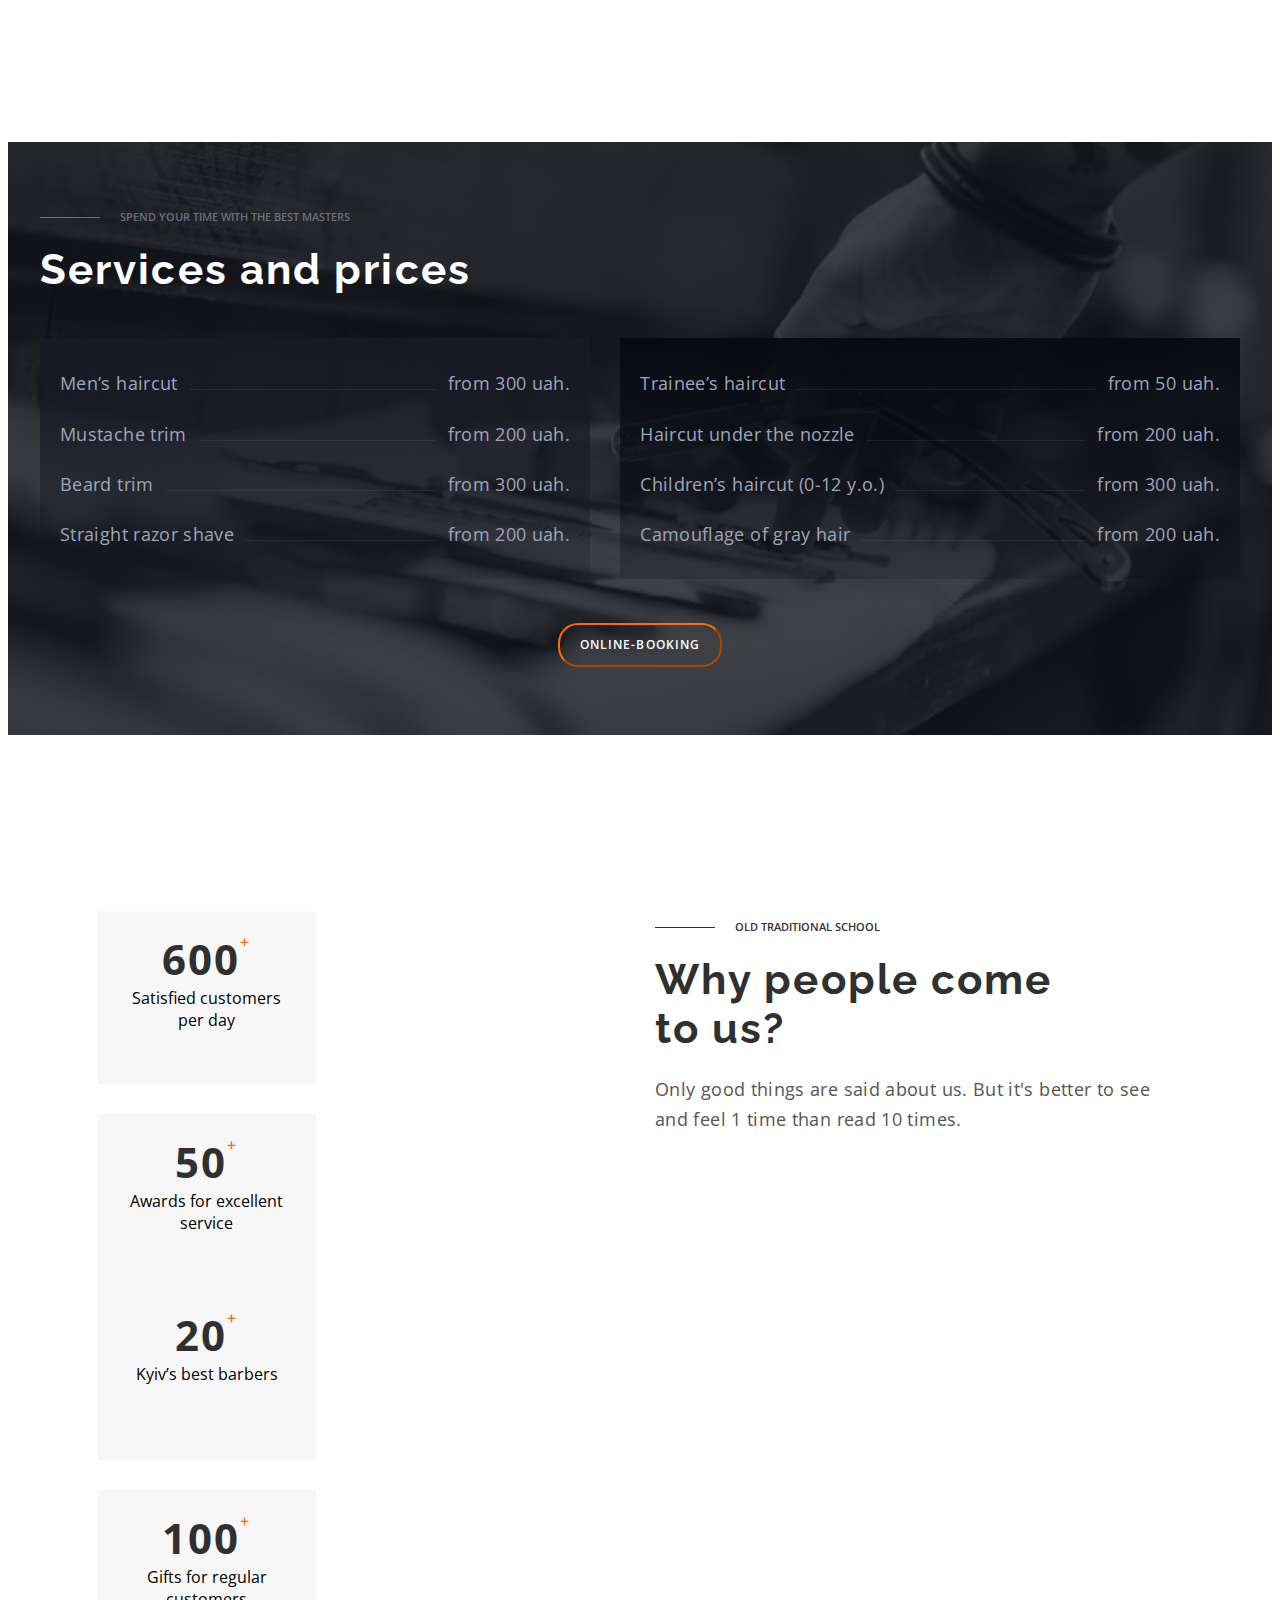
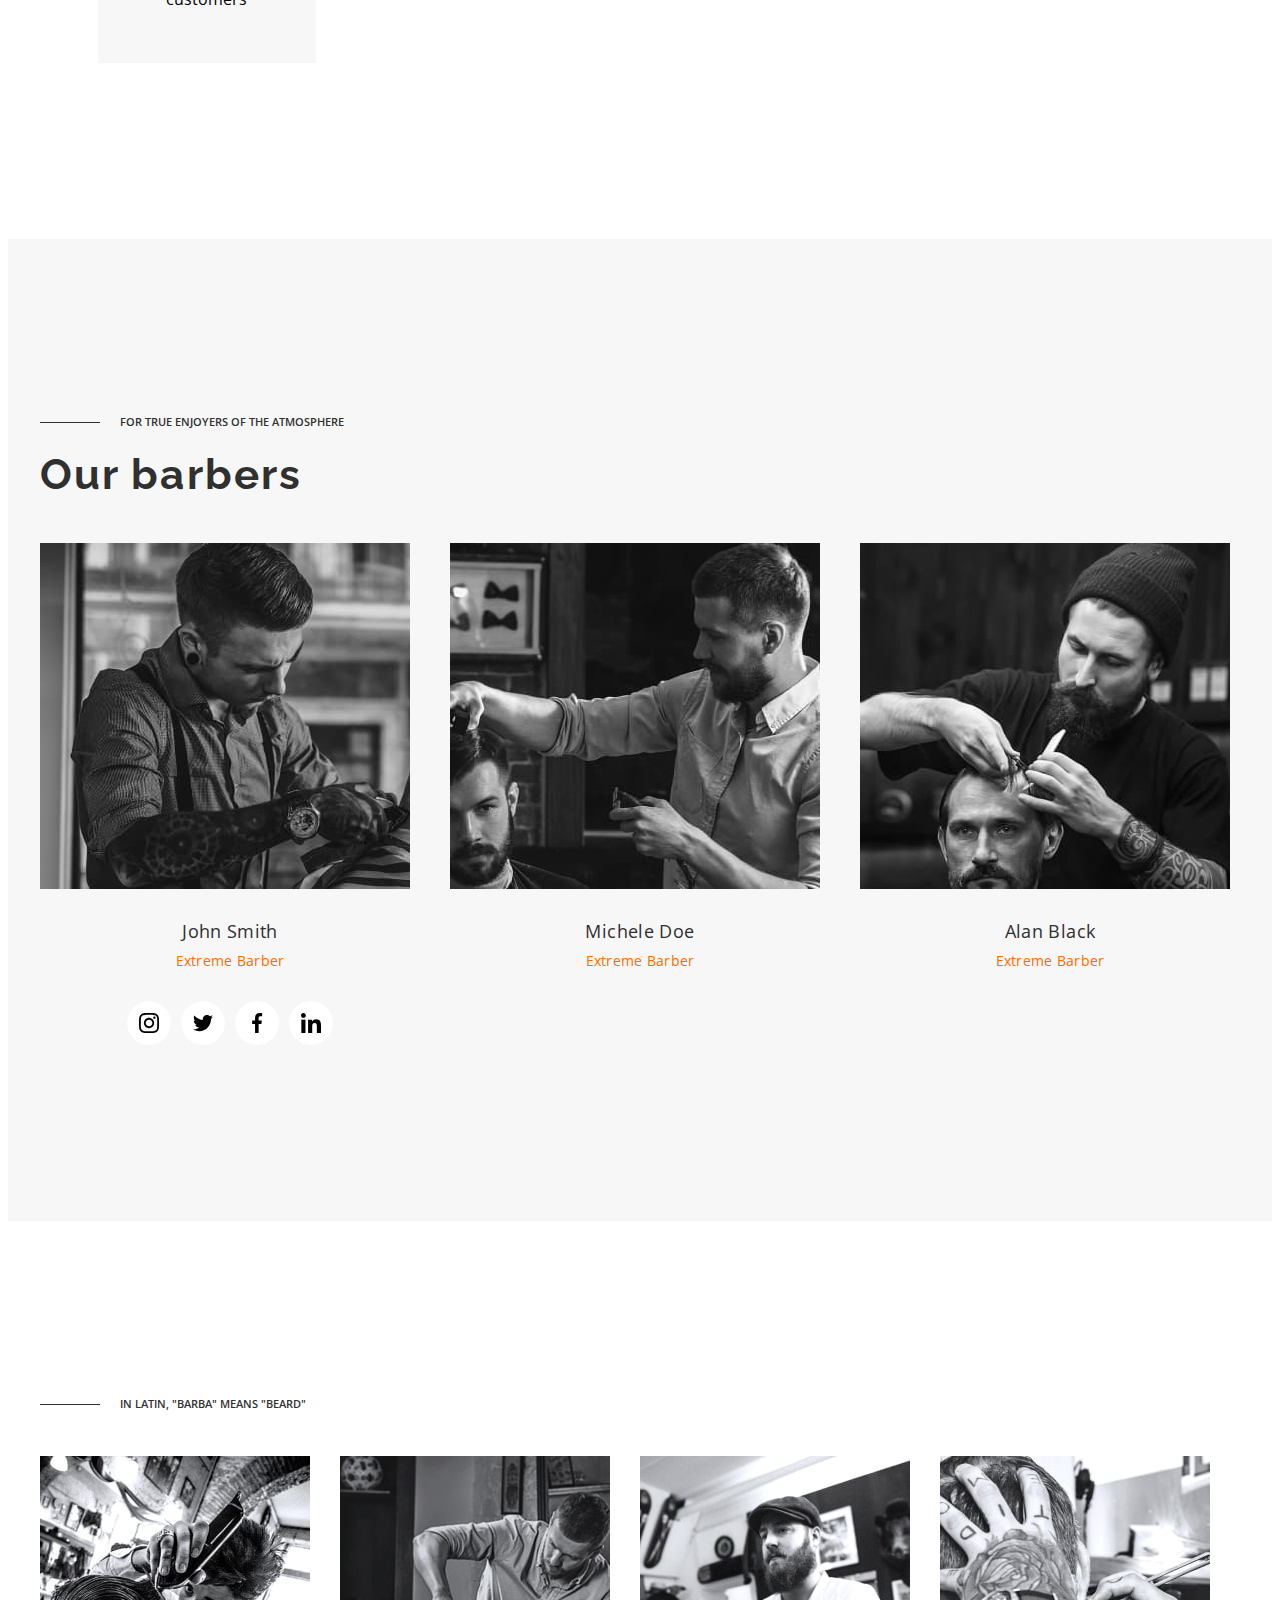
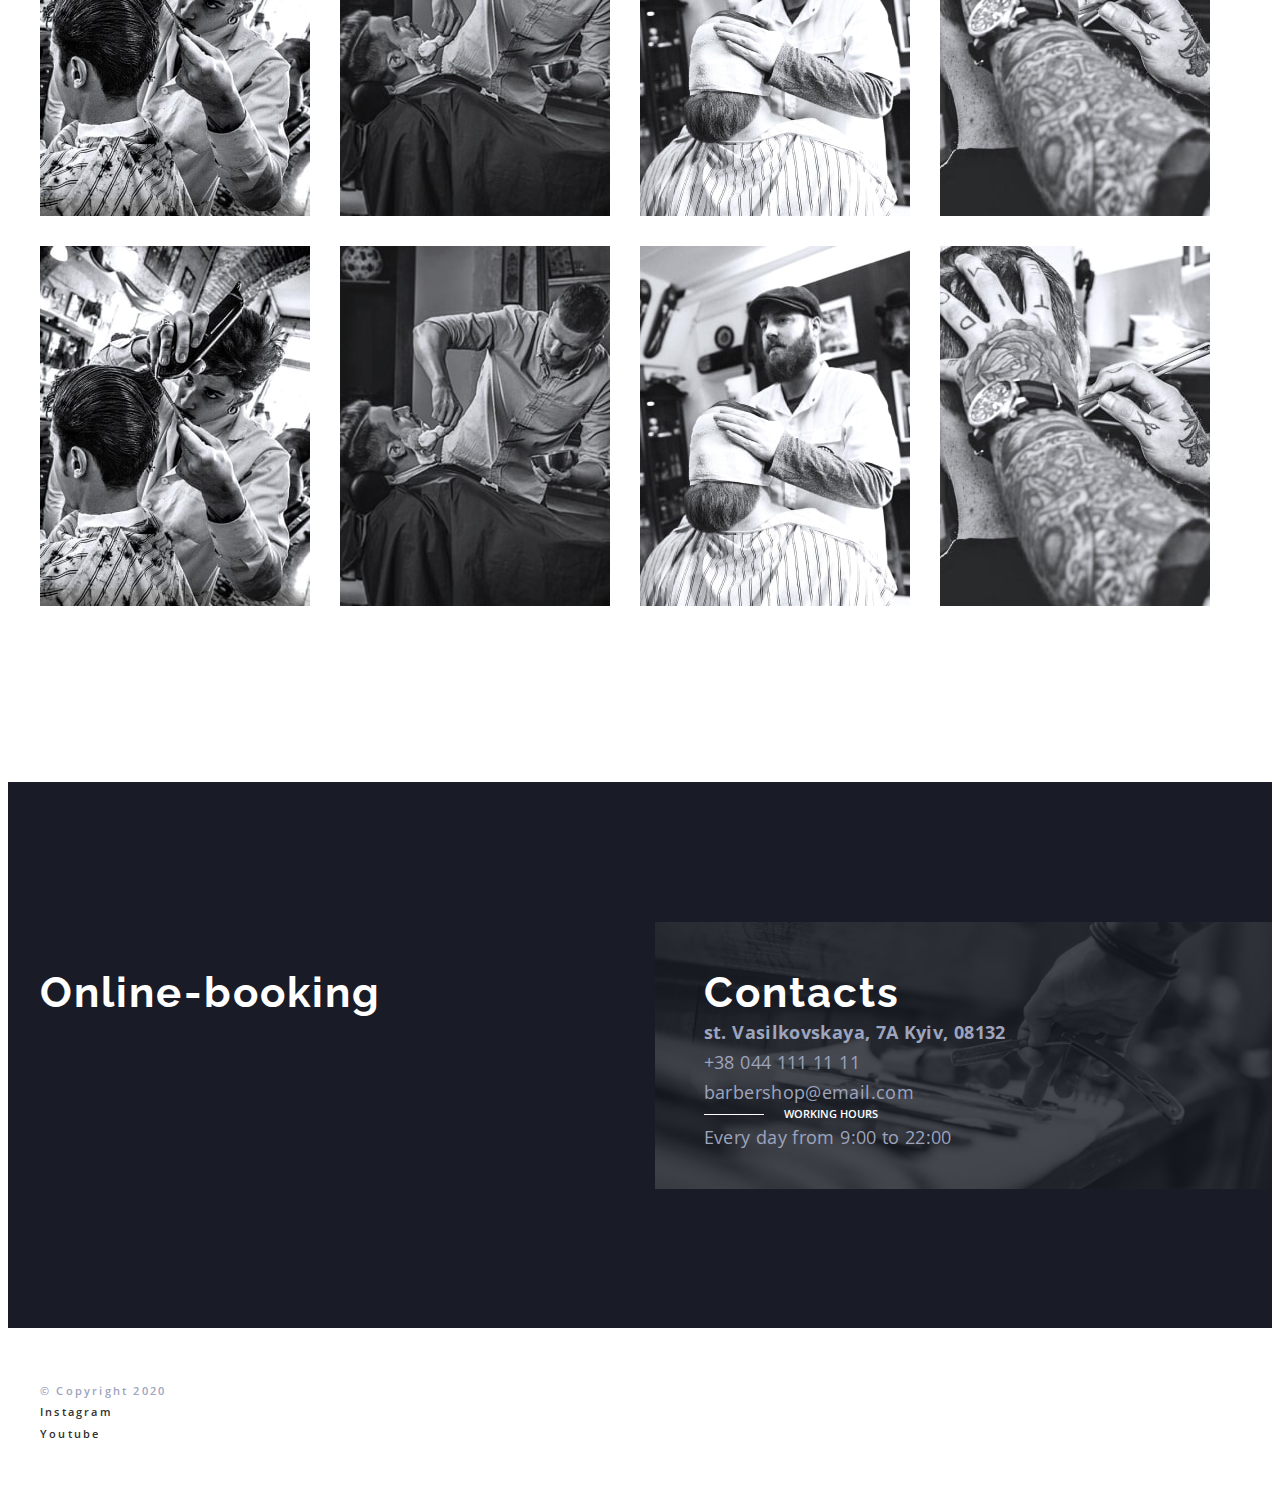
==== commit e5d3b3e8: "окончание 4 модуля" ====
--- a/index2.html
+++ b/index2.html
@@ -70,7 +70,7 @@
             </ul>
 
             <div class="about-wrap">
-            <p class="about-pretitle .pre-title">About</p>
+            <p class="about-pre-title pre-title">About</p>
             <h2 class="about-title .title">Best Barbershop in your city</h2>
             <p class="about-after-title after-title">If you want to add more confidence to your image, you should definitely visit us.</p>
             <p class="about-text">We are a team that never stops at what has been achieved and are thirsty for changes. And when you fall
@@ -137,32 +137,39 @@
 
         <section class="benefits"> 
             <div class="container">
-            <ul class="benefits-list list">
-                <li class="benefits-items">
-                    <span>600</span><sup>+</sup>
-                    <p>Satisfied customers per day</p>
-                </li>
-                <li class="benefits-items">
-                    <span>50</span><sup>+</sup>
-                    <p>Awards for excellent service</p>
-                </li>
-                <li class="benefits-items">
-                    <span>20</span><sup>+</sup>
-                    <p>Kyiv’s best
-                        barbers</p>
-                </li>
-                <li class="benefits-items">
-                    <span>100</span><sup>+</sup>
-                    <p>Gifts for regular customers</p>
-                </li>
-            </ul>
-            </div>
-        </section>
-
-        <p class="benefits-pre-title pre-title">Old traditional school</p>
-        <h2 class="benefits-title title">Why people come to us?</h2>
-        <p class="benefits-after-title after-title">Only good things are said about us. But it's better to see and feel 1 time than read 10 times.</p>
-        </section>
+            <div class="benefits-list-wrap">
+                <ul class="benefits-list list">
+                    <li class="benefits-items">
+                        <span>600</span>
+                        <p>Satisfied customers per day</p>
+                    </li>
+                    <li class="benefits-items">
+                        <span>50</span>
+                        <p>Awards for excellent service</p>
+                    </li>
+                    <li class="benefits-items">
+                        <span>20</span>
+                        <p>Kyiv’s best
+                            barbers</p>
+                    </li>
+                    <li class="benefits-items">
+                        <span>100</span>
+                        <p>Gifts for regular customers</p>
+                    </li>
+                </ul>
+            </div>
+            
+
+        <div class="benefits-wrap">
+            
+                <p class="benefits-pre-title pre-title">Old traditional school</p>
+                <h2 class="benefits-title title">Why people come to us?</h2>
+                <p class="benefits-after-title after-title">Only good things are said about us. But it's better to see and feel 1 time than read 10 times.</p>
+                
+        </div>
+        </div>
+        </section>
+        
 
         <section class="barbers">
             <div class="container">
@@ -236,22 +243,28 @@
             </div>
         </section>
 
-        <section class="form">
-            <h2 class="form-title title">Online-booking</h2>
-        </section>
-        <section class="contacts">
-            <h2 class="contacts-title title">Contacts</h2>
-            <adress>
-                <ul class="contacts-list list">
-                    <li class="contacts-items"><a href="https://goo.gl/maps/PukaiEtLr1YshUZC6" target="_blank"
-                            rel="noopener noreferrer nofollow" class="contacts-links link contact-adress">st. Vasilkovskaya, 7A Kyiv, 08132</a></li>
-                    <li class="contacts-items"><a href="tel:+380441111111" class="contacts-links link">+38 044 111 11 11</a></li>
-                    <li class="contacts-items"><a href="mailto:barbershop@email.com" class="contacts-links link">barbershop@email.com</a></li>
-                </ul>
-            </adress>
-            <p class="contacts-pre-title pre-title">Working hours</p>
-            <p class="contacts-text">Every day from 9:00 to 22:00</p>
-        </section>
+        
+        <div class="contact-wrap">
+
+           <div class="container">
+                <section class="form">
+                    <h2 class="form-title title">Online-booking</h2>
+                </section>
+                <section class="contacts">
+                    <h2 class="contacts-title title">Contacts</h2>
+                    <adress>
+                        <ul class="contacts-list list">
+                            <li class="contacts-items"><a href="https://goo.gl/maps/PukaiEtLr1YshUZC6" target="_blank"
+                                    rel="noopener noreferrer nofollow" class="contacts-links link contact-adress">st. Vasilkovskaya, 7A Kyiv, 08132</a></li>
+                            <li class="contacts-items"><a href="tel:+380441111111" class="contacts-links link">+38 044 111 11 11</a></li>
+                            <li class="contacts-items"><a href="mailto:barbershop@email.com" class="contacts-links link">barbershop@email.com</a></li>
+                        </ul>
+                    </adress>
+                    <p class="contacts-pre-title pre-title">Working hours</p>
+                    <p class="contacts-text">Every day from 9:00 to 22:00</p>
+                </section>
+           </div>
+        </div>
     </main>
     <footer class="footer">
         <div class="container">
--- a/css/style.css
+++ b/css/style.css
@@ -108,6 +108,23 @@
   overflow: hidden;
 }
 
+/* 4 занятие учимся добавлять бифоре в наш макет хероо-при- тайтл
+ 2.для того чтобі они стали в ряд, нужно отцовсому елементу хироу-при-тайтл тоже добавить дисплей флекс 
+ 3. перенесли все в уталитарний класс, потому что сразу на несколько секций хотим задать єти условия*/
+
+.pre-title {
+  display: flex;
+  align-items: center;
+}
+.pre-title::before {
+  content: "";
+  width: 60px;
+  height: 1px;
+  display: block;
+  background-color: currentColor;
+  margin-right: 20px;
+}
+
 /* ------HEADER---------- */
 
 .header {
@@ -227,11 +244,13 @@
   color: rgba(157, 164, 189, 0.6);
   margin-bottom: var(--main-margin);
 }
+
 .hero-title {
   color: var(--secondary-header-color);
   margin-bottom: var(--main-margin);
   font-size: 72px;
 }
+
 .hero-text {
   font-size: 18px;
   line-height: 1.67x;
@@ -343,9 +362,24 @@
 
 /* 3 урок 2 занятие задаем возможность елементам рости , потому что флекс их уменьшил */
 .prices-list {
-  border: 1px solid #303030;
   padding: 30px 20px;
   flex-grow: 1;
+}
+
+.prices-list:first-child {
+  background-image: linear-gradient(
+    180deg,
+    #171a24 0%,
+    rgba(23, 26, 36, 0.2) 100%
+  );
+}
+
+.prices-list:last-child {
+  background-image: linear-gradient(
+    180deg,
+    #090b13 0%,
+    rgba(9, 11, 19, 0.2) 100%
+  );
 }
 
 /* 3 зан 2 урок задаю ли флекс и джастифай контентспейс битвин использ, чтобі рассунуть цену и наименование к краям 
@@ -354,6 +388,18 @@
   margin-bottom: var(--main-margin);
   display: flex;
   justify-content: space-between;
+  align-items: baseline;
+}
+
+.prices-items::after {
+  content: "";
+  height: 1px;
+  background-color: rgba(157, 164, 189, 0.12);
+  flex-grow: 1;
+  margin: 0 12px;
+}
+.prices-elem:last-child {
+  order: 1;
 }
 
 .prices-items:last-child {
@@ -371,6 +417,10 @@
   margin: 0 auto;
   display: block;
   margin-top: 44px;
+  background-color: transparent;
+  padding: 12px 20px;
+  border-radius: 20px;
+  border-color: var(--accent-color);
 }
 
 /* ------------BEEFITS----------- */
@@ -381,6 +431,28 @@
 
 .benefits {
   padding: 120px 0px;
+}
+
+.benefits .container {
+  display: flex;
+}
+
+.benefits-list-wrap {
+  width: calc(50% + 15px);
+  display: flex;
+  justify-content: center;
+}
+
+.benefits-wrap {
+  padding-top: 9px;
+}
+
+/* 3 мод 2 занят задать юл флекс а также ширину  */
+.benefits-list {
+  display: flex;
+  flex-wrap: wrap;
+  width: 370px;
+  margin-right: 130px;
 }
 
 .benefits-items {
@@ -391,13 +463,6 @@
   text-align: center;
 }
 
-/* 3 мод 2 занят задать юл флекс а также ширину  */
-.benefits-list {
-  display: flex;
-  flex-wrap: wrap;
-  width: 370px;
-}
-
 .benefits-items:nth-child(2n + 1) {
   margin-right: 30px;
 }
@@ -412,15 +477,24 @@
   line-height: 1.35;
   letter-spacing: 0.05em;
   color: #303030;
-  display: block;
-}
-.benefits-items > sup {
+  display: inline-block;
+  text-align: center;
+}
+
+.benefits-items > span {
+  display: flex;
+  justify-content: center;
+}
+
+.benefits-items > span::after {
+  content: "+";
   font-weight: 600;
   font-size: 16px;
   line-height: 1.38;
   text-align: center;
   color: var(--accent-color);
 }
+
 .benefits-pre-title {
   color: #303030;
   margin-bottom: var(--main-margin);
@@ -429,10 +503,12 @@
 .benefits-title {
   color: var(--primary-header-color);
   margin-bottom: var(--main-margin);
+  max-width: 430px;
 }
 
 .benefits-after-title {
   color: #555555;
+  max-width: 500px;
 }
 
 /* ------------BEARBERS----------- */
@@ -466,7 +542,7 @@
   border-radius: 50%;
   justify-content: center;
   align-items: center;
-  color: #000;
+  color: black;
 }
 
 .barbers-soc-link:hover {
@@ -552,6 +628,31 @@
 }
 
 /* -------------------CONTACTS------- */
+
+/* поставили картинку справа засчет клка */
+.contact-wrap {
+  background: #191c26;
+  background-image: url(../imeges/barber-png.png);
+  background-repeat: no-repeat;
+  background-size: calc(50% - 15px);
+  background-position: center right;
+}
+
+.contact-wrap > .container {
+  display: flex;
+}
+
+.form {
+  width: calc(50% + 15px);
+  padding-top: 130px;
+}
+
+.contacts {
+  width: calc(50% - 15px);
+  padding-top: 130px;
+  padding-bottom: 120px;
+  padding-left: 100px;
+}
 .contacts-title {
   color: var(--secondary-header-color);
 }
